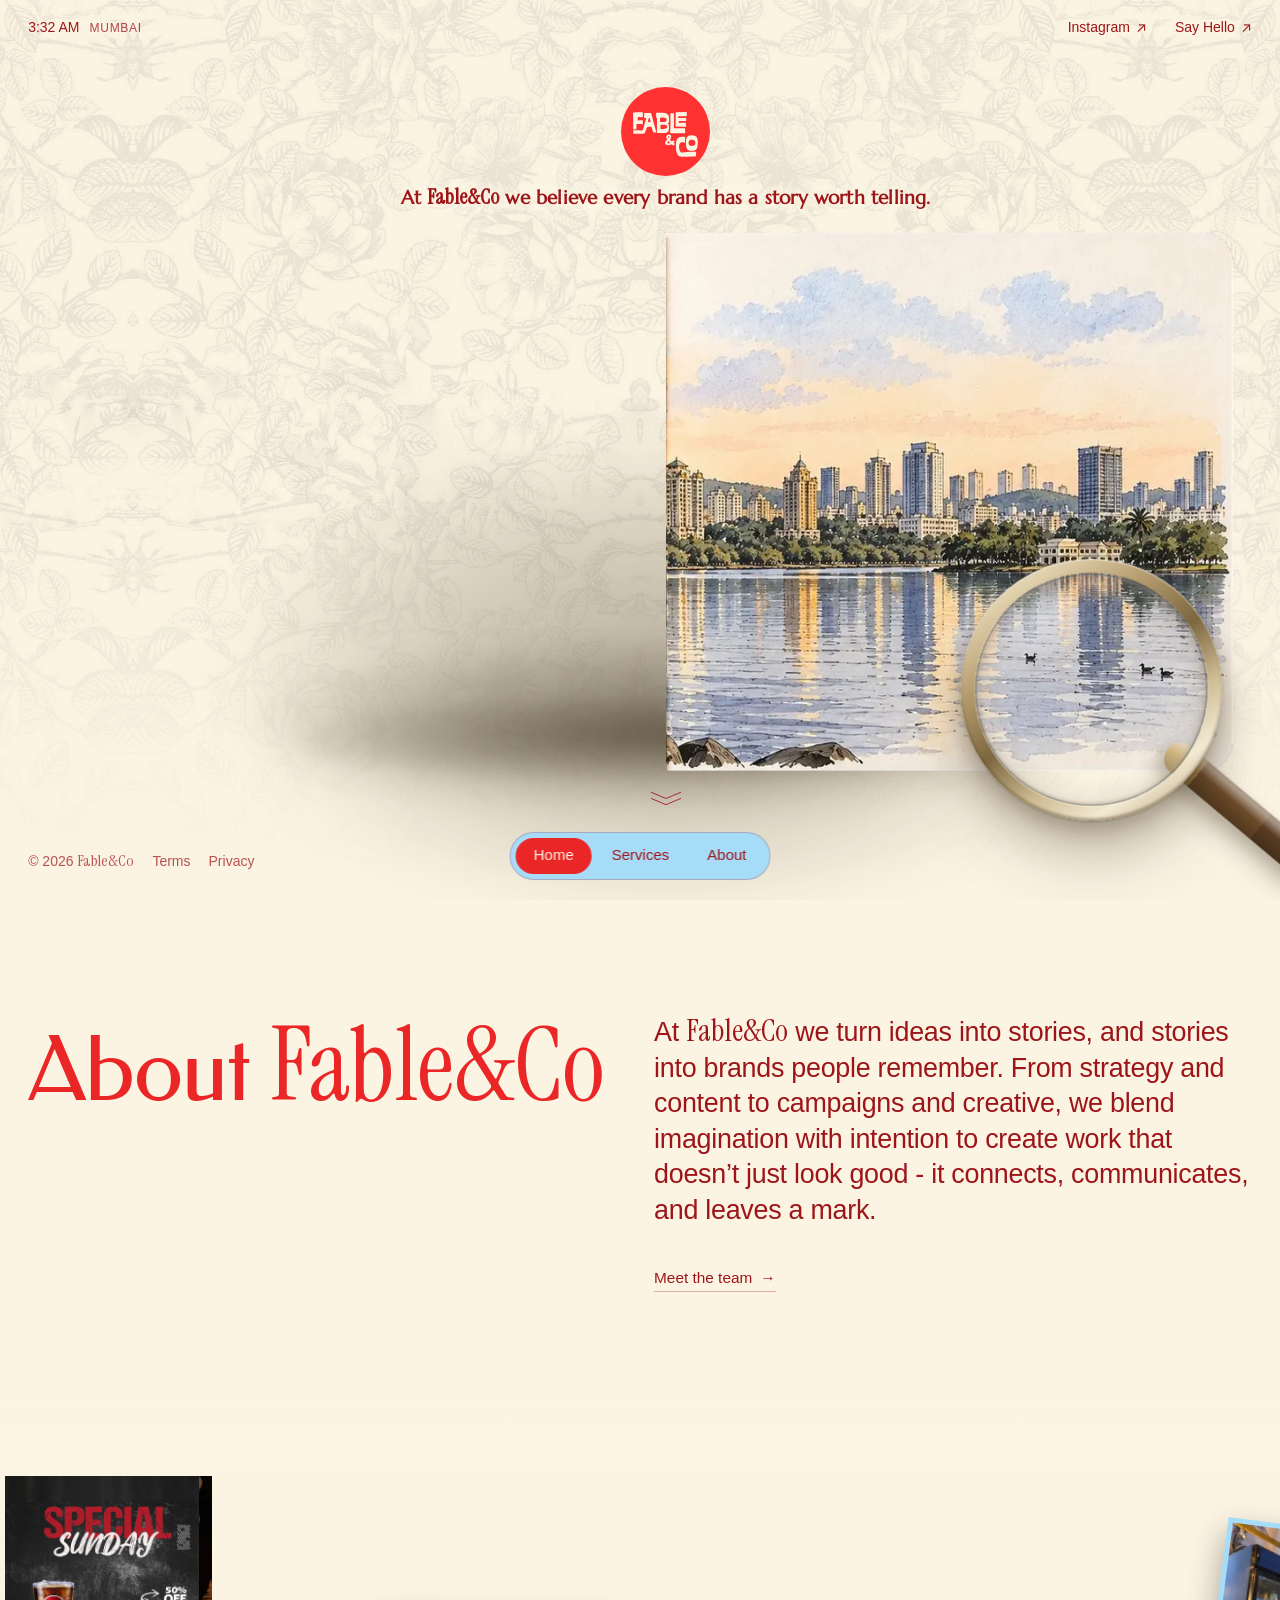
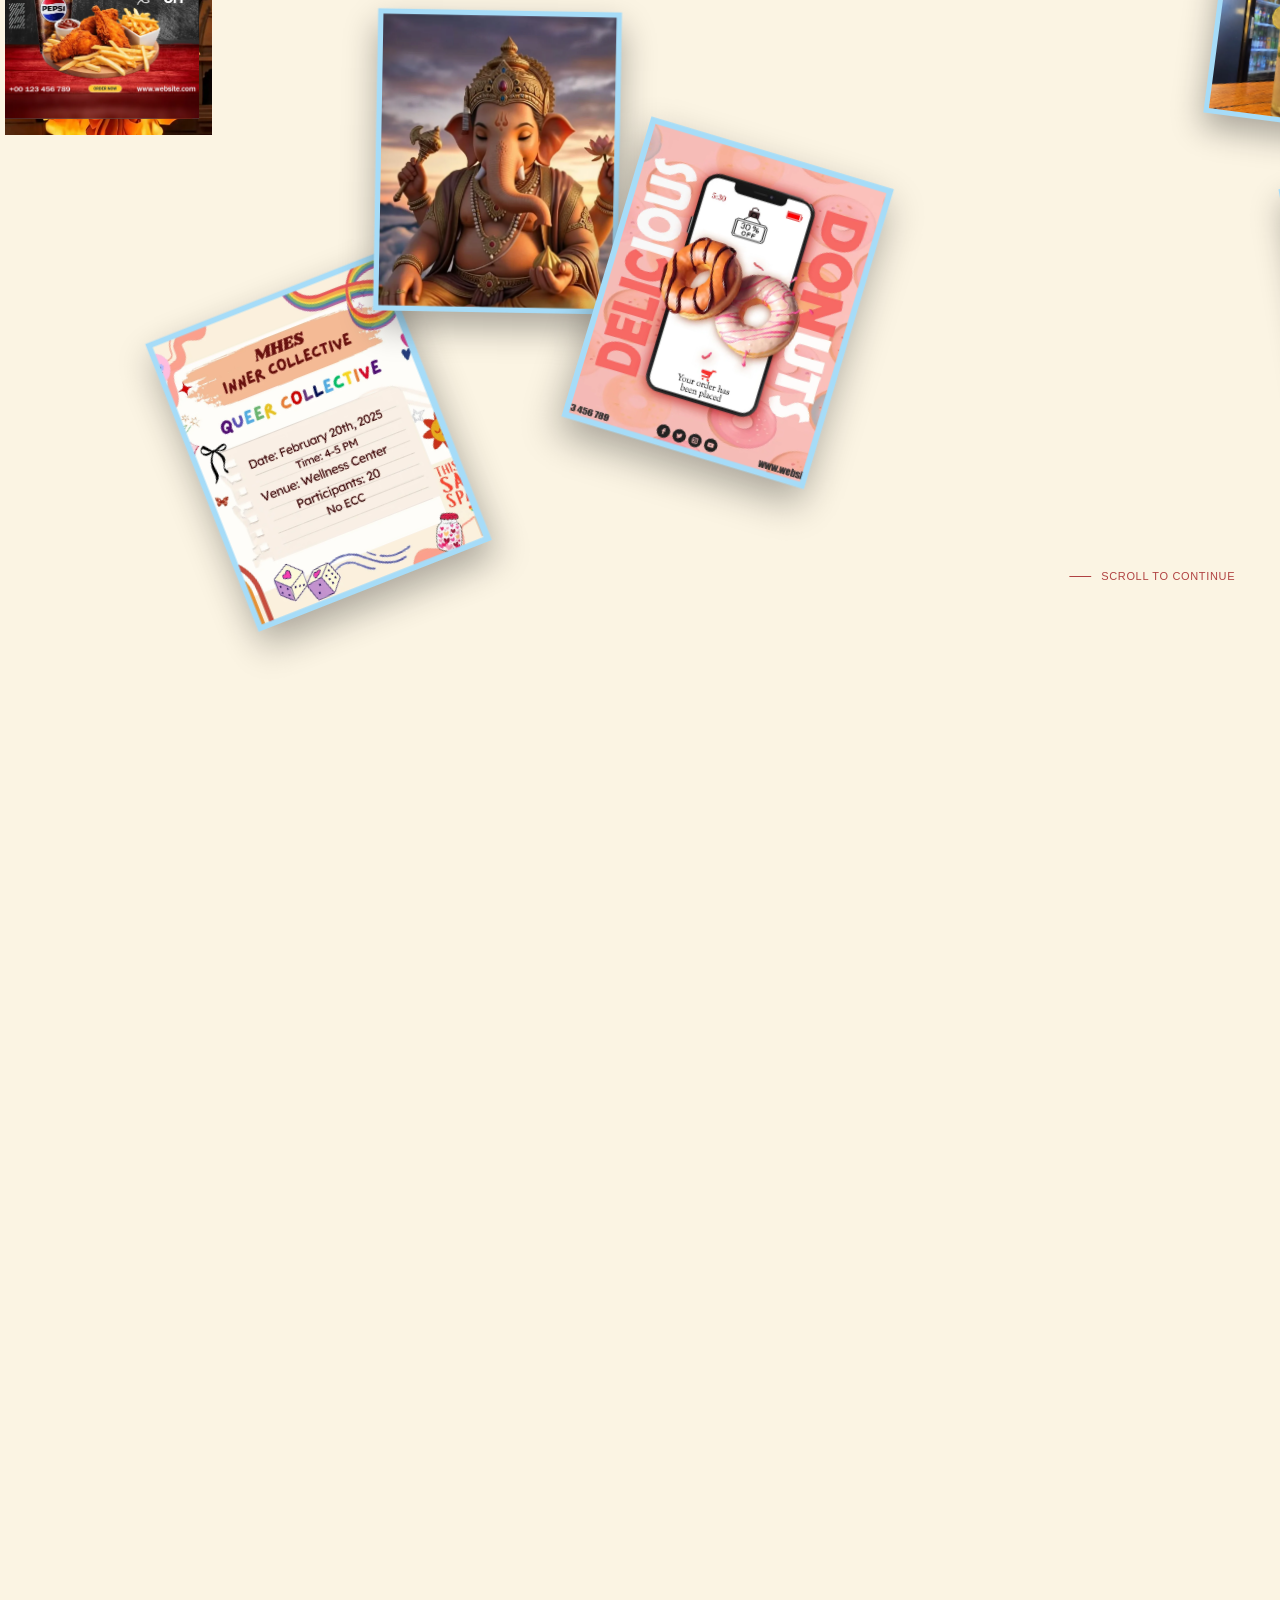
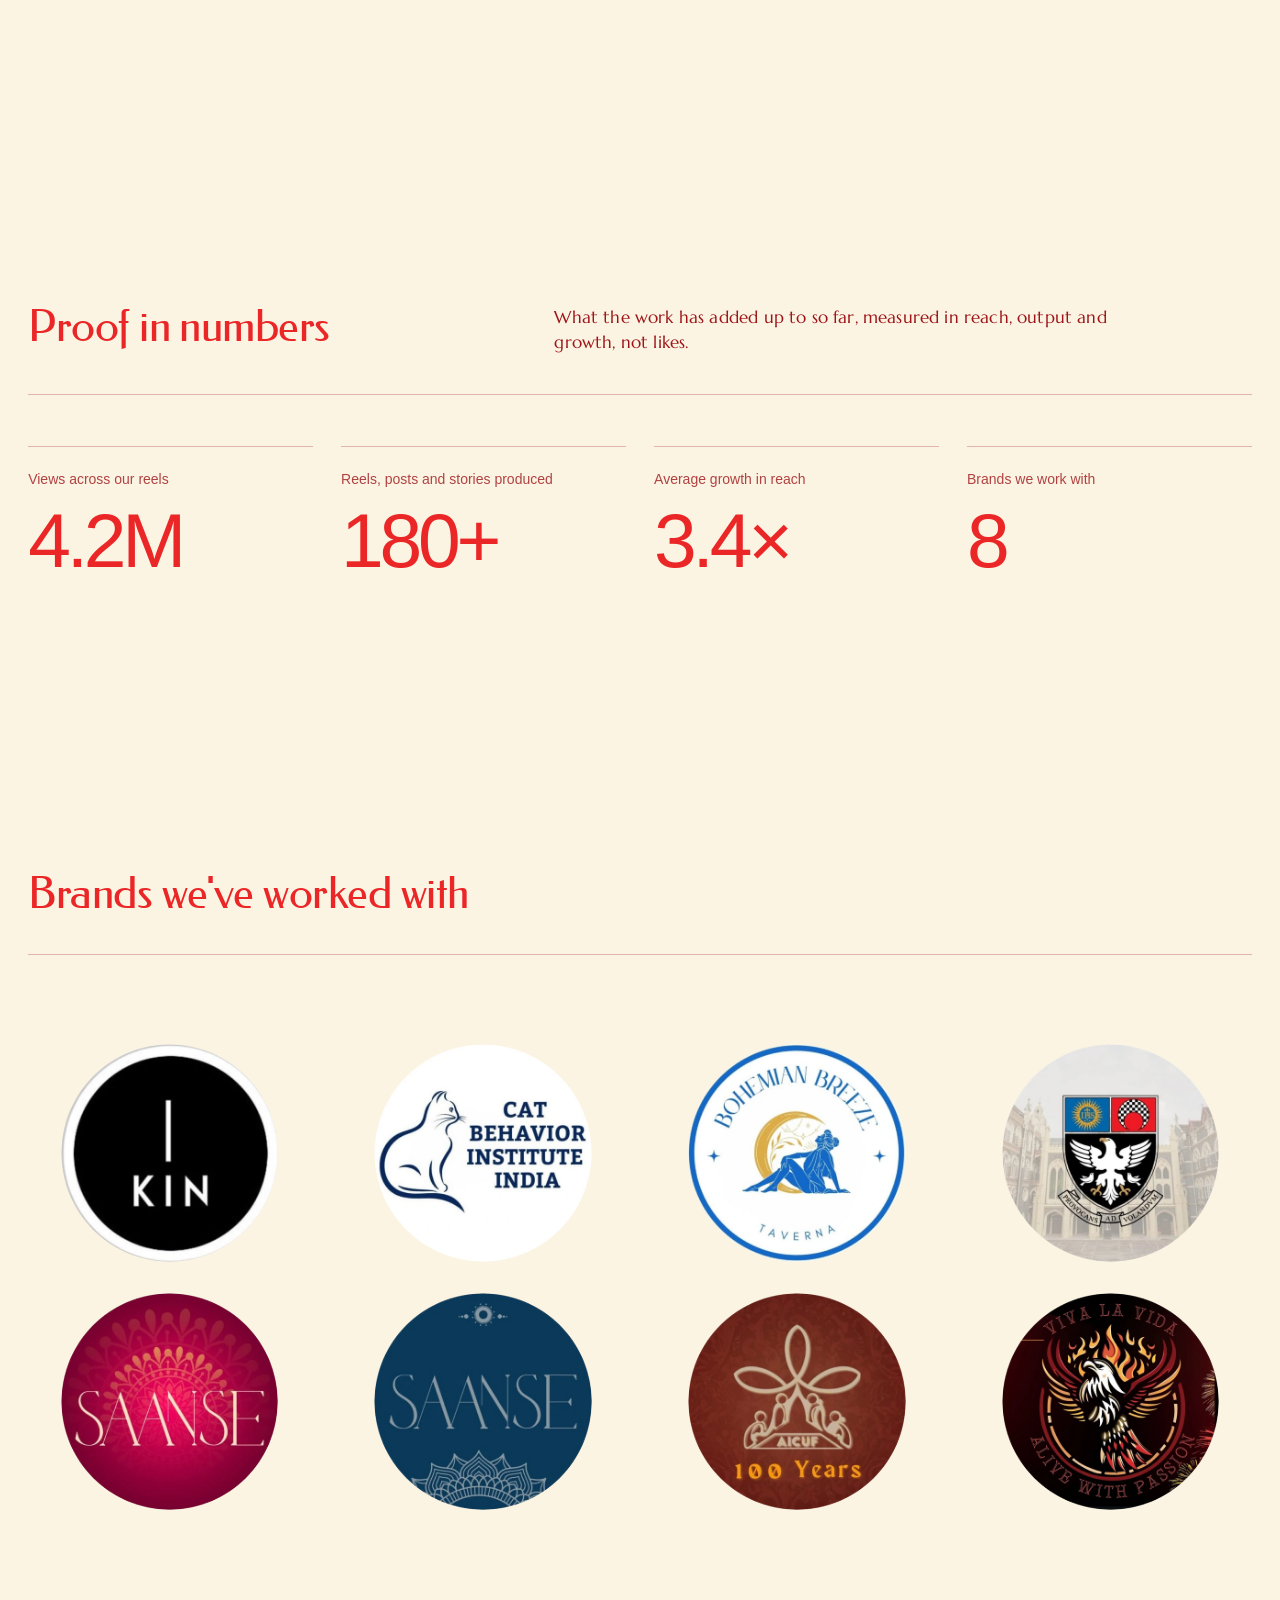
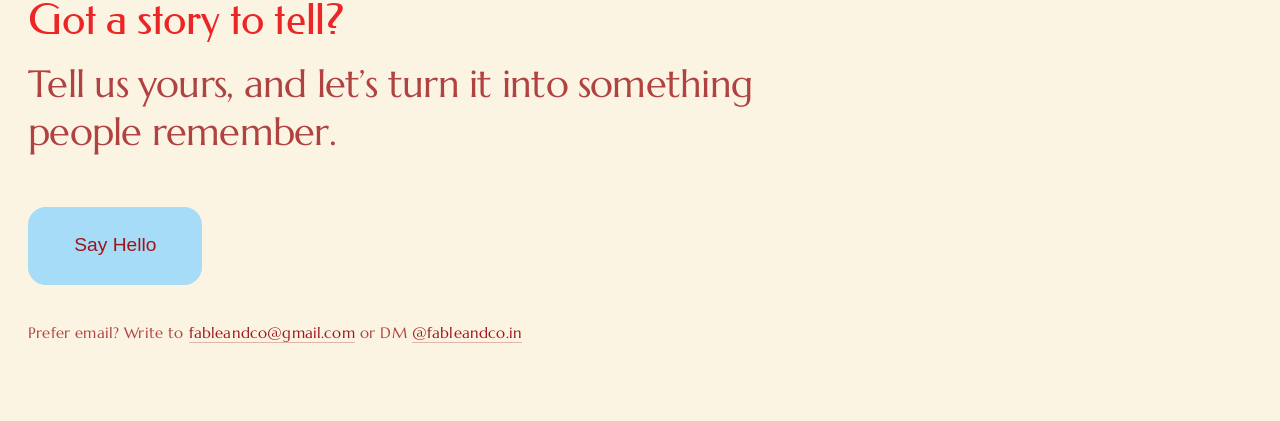
==== index.html @ b68af551 "Palette rebalanced again: 60% cream background, 30% red text, 10% light blue for CTAs, icons and nav" ====
<!DOCTYPE html>
<html lang="en">
<head>
<meta charset="UTF-8">
<meta name="viewport" content="width=device-width, initial-scale=1.0, viewport-fit=cover">
<title>Fable&amp;Co | Social media, run like a sales channel</title>
<link rel="icon" href="/favicon.svg" type="image/svg+xml">
<link rel="icon" href="/favicon-48.png" sizes="48x48" type="image/png">
<link rel="apple-touch-icon" href="apple-touch-icon.png">
<meta name="format-detection" content="telephone=no,date=no,address=no,email=no">
<link rel="canonical" href="https://fableandco.in/">
<script type="application/ld+json">
{
  "@context": "https://schema.org",
  "@type": "MarketingAgency",
  "name": "Fable&Co",
  "url": "https://fableandco.in/",
  "logo": "https://fableandco.in/apple-touch-icon.png",
  "image": "https://fableandco.in/images/og.jpg",
  "description": "Fable&Co plans, films, produces, and manages short-form content: reels, posts, and stories, measured against reach, sales, and footfall, not likes.",
  "founder": {
    "@type": "Person",
    "name": "Joshua"
  },
  "sameAs": ["https://www.instagram.com/fableandco.in/"],
  "email": "fableandco@gmail.com",
  "priceRange": "$$",
  "areaServed": "Worldwide",
  "knowsAbout": ["Social media management", "Short-form video production", "Content strategy", "Reels", "Instagram marketing"]
}
</script>
<meta name="description" content="Fable&amp;Co plans, films, produces, and manages short-form content: reels, posts, and stories, measured against reach, sales, and footfall, not likes.">
<meta name="theme-color" content="#FBF4E3">
<meta property="og:type" content="website">
<meta property="og:site_name" content="Fable&amp;Co">
<meta property="og:title" content="Fable&amp;Co | Social media, run like a sales channel">
<meta property="og:description" content="We plan, film, produce, and manage reels, posts, and stories for brands that expect their marketing to pay for itself.">
<meta property="og:url" content="https://fableandco.in/">
<meta property="og:image" content="https://fableandco.in/images/og.jpg">
<meta property="og:image:width" content="1200">
<meta property="og:image:height" content="630">
<meta name="twitter:card" content="summary_large_image">
<meta name="twitter:title" content="Fable&amp;Co | Social media, run like a sales channel">
<meta name="twitter:description" content="We plan, film, produce, and manage reels, posts, and stories for brands that expect their marketing to pay for itself.">
<meta name="twitter:image" content="https://fableandco.in/images/og.jpg">
<link rel="preconnect" href="https://fonts.googleapis.com">
<link rel="preconnect" href="https://fonts.gstatic.com" crossorigin>
<link rel="preload" as="style" href="https://fonts.googleapis.com/css2?family=Inter:wght@400;500;600&family=Newsreader:ital,opsz,wght@1,6..72,500&family=Marcellus&family=Federo&display=swap" onload="this.onload=null;this.rel='stylesheet'">
<noscript><link rel="stylesheet" href="https://fonts.googleapis.com/css2?family=Inter:wght@400;500;600&family=Newsreader:ital,opsz,wght@1,6..72,500&family=Marcellus&family=Federo&display=swap"></noscript>
<script>document.documentElement.classList.add("sk-loading")</script>
<link rel="preload" as="image" href="images/sketchbook/spread-01.webp?v=9" type="image/webp" fetchpriority="high">
<link rel="preload" as="font" type="font/woff2" href="fonts/instrument-serif.woff2" crossorigin>
<link rel="stylesheet" href="styles.css?v=76">
<link rel="stylesheet" href="sketchbook.css?v=68">
</head>
<body class="home">

<div class="sk-loader" id="skLoader" role="status" aria-live="polite">
  <img class="sk-loader-logo" src="images/logo.svg" alt="" width="128" height="128">
  <p class="sk-loader-text">Building your story</p>
  <span class="sk-loader-bar" aria-hidden="true"><i id="skLoaderFill"></i></span>
</div>

<a class="skip" href="#main">Skip to content</a>

<header class="topbar">
  <div class="wrap topbar-inner">
    <p class="clock"><time data-clock></time><span class="clock-city">Mumbai</span></p>
    <nav class="topbar-links" aria-label="Quick links">
      <a class="hide-sm" href="https://www.instagram.com/fableandco.in?stkn=MTFhMmJxeDd2bzNhcg==" target="_blank" rel="noopener">Instagram <span aria-hidden="true">↗</span></a>
      <a href="mailto:fableandco@gmail.com">Say Hello <span aria-hidden="true">↗</span></a>
    </nav>
  </div>
</header>

<main id="main">

<section class="sk-hero" id="sketchbook" aria-label="Fable&amp;Co">

  <a class="sk-name" href="index.html" aria-label="Fable&amp;Co home"><img src="images/logo.svg" alt="Fable&amp;Co" width="256" height="256"></a>
  <h1 class="visually-hidden">Fable&amp;Co | Social media, run like a sales channel</h1>
  <p class="sk-kicker">At <span class="fc">Fable&amp;Co</span> we believe every brand has a story worth telling.</p>

  <div class="sb-wrap" id="sbWrap">
    <svg width="0" height="0" style="position:absolute" aria-hidden="true">
      <filter id="sb-mblur-1"><feGaussianBlur stdDeviation="5 0"/></filter>
      <filter id="sb-mblur-2"><feGaussianBlur stdDeviation="14 0"/></filter>
    </svg>
    <div class="sb-stage" id="sbStage" role="img" aria-label="An open sketchbook of watercolour illustrations, its pages flipping past">
      <div class="sb-3d" id="sb3d">
        <div class="sb-tilt" id="sbTilt">
          <div class="sb-cast ambient" aria-hidden="true"></div>
          <div class="sb-cast contact" aria-hidden="true"></div>
          <div class="sb-cast hair" aria-hidden="true"></div>
          <div class="sb-book" id="sbBook"><div class="sb-full"><img src="images/sketchbook/spread-01.webp?v=9" alt="" width="1500" height="1057" fetchpriority="high" decoding="async" draggable="false"></div></div>
        </div>
        <div class="zoomwrap" id="zoomWrap" aria-hidden="true"><div class="zoominner" id="zoomInner"></div></div>
        <div class="loupe" id="loupe" aria-hidden="true"><span class="grip"></span><span class="ring"><span class="lens"></span></span></div>
      </div>
    </div>
  </div>

  <a class="sk-down" href="#about-us" aria-label="Scroll to learn about us">
    <svg viewBox="0 0 44 22" width="34" height="17" fill="none" aria-hidden="true">
      <polyline points="3,3 22,11 41,3" stroke="currentColor" stroke-width="1.1" stroke-linecap="round" stroke-linejoin="round"/>
      <polyline points="3,11 22,19 41,11" stroke="currentColor" stroke-width="1.1" stroke-linecap="round" stroke-linejoin="round"/>
    </svg>
  </a>
</section>

<section class="home-about sk-paper" id="about-us" aria-labelledby="about-title">
  <div class="wrap">
  <article class="row">
    <div>
      <h2 id="about-title" class="row-title">About <span class="fc">Fable&amp;Co</span></h2>
    </div>
    <div>
      <p class="row-lead">At <span class="fc">Fable&amp;Co</span> we turn ideas into stories, and stories into brands people remember. From strategy and content to campaigns and creative, we blend imagination with intention to create work that doesn&rsquo;t just look good - it connects, communicates, and leaves a mark.</p>
      <a class="arrow-link home-about-link" href="about.html">Meet the team <span aria-hidden="true">&rarr;</span></a>
    </div>
  </article>
  </div>
</section>

<!-- OUR WORK: one pinned stage. Scrolling slides a few photos away and a ring of our work in from the right, which settles and holds
     (see work.js). The photos have set places there, in the order below (3 for the intro, 6 for the ring, 4 that arrive after).
     Without JavaScript or with reduced motion it is a plain page: heading, caption, photos. -->
<section class="work-scroll" id="work-stack" aria-labelledby="work-title">
  <div class="work-pin">
    <h2 id="work-title" class="w-words"><span class="w-our">Our</span> <span class="w-work">work</span></h2>
    <p class="w-cap">We turn ideas into stories, and stories into brands people remember.</p>
    <ul class="w-photos" aria-label="Our work">
      <li><img src="images/work/work-01.webp" alt="MHES Inner Collective poster: Queer Collective, a wellness centre event" width="800" height="1000" decoding="async"></li>
      <li><img src="images/work/work-02.webp" alt="Illustration of Lord Ganesha seated on a mountain at sunset" width="800" height="1000" decoding="async"></li>
      <li><img src="images/work/work-03.webp" alt="Delicious Donuts social post: two donuts on a phone screen" width="800" height="1000" decoding="async"></li>
      <li><img src="images/work/work-04.webp" alt="A red cocktail in a martini glass on a lit bar counter" width="800" height="1000" decoding="async"></li>
      <li><img src="images/work/work-05.webp" alt="AICUF poster: Open Mic and Trailer Release by The Tortured Poets Society" width="800" height="1000" decoding="async"></li>
      <li><img src="images/work/work-06.webp" alt="A mojito with lime and mint on a wooden bar counter" width="800" height="1000" decoding="async"></li>
      <li><img src="images/work/work-07.webp" alt="AICUF poster: Onam Fiesta" width="800" height="1000" decoding="async"></li>
      <li><img src="images/work/work-08.webp" alt="Illustration of Hanuman in prayer with a glowing spirit figure behind him" width="800" height="1000" decoding="async"></li>
      <li><img src="images/work/work-09.webp" alt="Cat Behaviour India post: 5 Ways to Deepen Your Bond With Your Cat" width="800" height="1000" decoding="async"></li>
      <li><img src="images/work/work-10.webp" alt="Illustration of a woman in an orange saree standing in flames" width="800" height="1000" decoding="async"></li>
      <li><img src="images/work/work-11.webp" alt="Cat Behaviour India post: How to Redirect Destructive Behaviour" width="800" height="1000" decoding="async"></li>
      <li><img src="images/work/work-12.webp" alt="Coffee shop social post: Better beans, better coffee" width="800" height="1000" decoding="async"></li>
      <li><img src="images/work/work-13.webp" alt="Food social post: Special Sunday, 50% off fried chicken and fries" width="800" height="1000" decoding="async"></li>
    </ul>
    <p class="w-more"><i></i>Scroll to continue</p>
  </div>
</section>

<!-- PLACEHOLDER FIGURES: the numbers below are made up to show the layout. Replace each data-count / label with real results before relying on this section. -->
<section class="home-stats wrap" id="numbers" aria-labelledby="stats-title">
  <div class="section-head">
    <h2 id="stats-title">Proof in numbers</h2>
    <p>What the work has added up to so far, measured in reach, output and growth, not likes.</p>
  </div>
  <dl class="stats">
    <div class="stat"><dd class="stat-num" data-count="4.2" data-decimals="1" data-suffix="M">4.2M</dd><dt class="stat-label">Views across our reels</dt></div>
    <div class="stat"><dd class="stat-num" data-count="180" data-suffix="+">180+</dd><dt class="stat-label">Reels, posts and stories produced</dt></div>
    <div class="stat"><dd class="stat-num" data-count="3.4" data-decimals="1" data-suffix="&times;">3.4&times;</dd><dt class="stat-label">Average growth in reach</dt></div>
    <div class="stat"><dd class="stat-num" data-count="8">8</dd><dt class="stat-label">Brands we work with</dt></div>
  </dl>
</section>

<!-- BRANDS: logos only, each linking to the brand's Instagram. To add one, drop a square circular logo into images/logos/ and add another <li class="brand-logo"> with an <a class="brand-link" href="..."><img></a>. -->
<section class="home-brands wrap" id="brands" aria-labelledby="brands-title">
  <div class="section-head">
    <h2 id="brands-title">Brands we've worked with</h2>
  </div>
  <ul class="brand-grid">
    <li class="brand-logo"><a class="brand-link" href="https://www.instagram.com/kincosmetics/" target="_blank" rel="noopener" aria-label="KIN Cosmetics on Instagram"><img src="images/logos/kin.webp" alt="KIN Cosmetics" width="474" height="474" loading="lazy" decoding="async"></a></li>
    <li class="brand-logo"><a class="brand-link" href="https://www.instagram.com/catbehaviorindia/" target="_blank" rel="noopener" aria-label="Cat Behavior Institute India on Instagram"><img src="images/logos/cat-behavior-institute-india.webp" alt="Cat Behavior Institute India" width="474" height="474" loading="lazy" decoding="async"></a></li>
    <li class="brand-logo"><a class="brand-link" href="https://www.instagram.com/bohemianbreezetaverna/" target="_blank" rel="noopener" aria-label="Bohemian Breeze Taverna on Instagram"><img src="images/logos/bohemian-breeze-taverna.webp" alt="Bohemian Breeze Taverna" width="474" height="474" loading="lazy" decoding="async"></a></li>
    <li class="brand-logo"><a class="brand-link" href="https://www.instagram.com/sxcbom/" target="_blank" rel="noopener" aria-label="St. Xavier's College, Mumbai on Instagram"><img src="images/logos/crest.webp" alt="St. Xavier&#39;s College, Mumbai" width="474" height="474" loading="lazy" decoding="async"></a></li>
    <li class="brand-logo"><a class="brand-link" href="https://www.instagram.com/saanse_shraddhakanayadwaar/" target="_blank" rel="noopener" aria-label="Saanse Shraddha Kanya Dwaar on Instagram"><img src="images/logos/saanse-magenta.webp" alt="Saanse" width="474" height="474" loading="lazy" decoding="async"></a></li>
    <li class="brand-logo"><a class="brand-link" href="https://www.instagram.com/ancientindia_bysaanse/" target="_blank" rel="noopener" aria-label="Ancient India by Saanse on Instagram"><img src="images/logos/saanse-blue.webp" alt="Saanse" width="474" height="474" loading="lazy" decoding="async"></a></li>
    <li class="brand-logo"><a class="brand-link" href="https://www.instagram.com/aicuf.maharashtra.sxc?stkn=MXRtYjA2N3ZkM2x1bg==" target="_blank" rel="noopener" aria-label="AICUF Maharashtra, SXC on Instagram"><img src="images/logos/aicuf-maharashtra.webp" alt="AICUF Maharashtra, SXC" width="474" height="474" loading="lazy" decoding="async"></a></li>
    <li class="brand-logo"><a class="brand-link" href="https://www.instagram.com/malharfest?stkn=MW8yNXhjM3NtdGV3bA==" target="_blank" rel="noopener" aria-label="Malhar Fest on Instagram"><img src="images/logos/malhar-fest.webp" alt="Malhar Fest" width="474" height="474" loading="lazy" decoding="async"></a></li>
  </ul>
</section>

<section class="cta cta-big home-cta wrap" aria-labelledby="cta-title">
  <p class="label" id="cta-title">Got a story to tell?</p>
  <p>Tell us yours, and let&rsquo;s turn it into something people remember.</p>
  <a class="btn btn-primary" href="mailto:fableandco@gmail.com">Say Hello</a>
  <p class="fine muted">Prefer email? Write to <a href="mailto:fableandco@gmail.com">fableandco@gmail.com</a> or DM <a href="https://www.instagram.com/fableandco.in?stkn=MTFhMmJxeDd2bzNhcg==" target="_blank" rel="noopener">@fableandco.in</a></p>
</section>
</main>

<div class="home-foot">
  <nav aria-label="Legal">
    <span>&copy; 2026 <span class="fc">Fable&amp;Co</span></span>
    <a href="terms.html">Terms</a>
    <a href="privacy.html">Privacy</a>
  </nav>
</div>

<nav class="dock" aria-label="Main">
  <a href="index.html" aria-current="page">Home</a>
  <a href="services.html">Services</a>
  <a href="about.html">About</a>
</nav>

<script src="site.js?v=66"></script>
<script src="work.js?v=20" defer></script>
<script src="sketchbook.js?v=48"></script>
</body>
</html>
---- styles.css ----
/* ==========================================================
   Fable & Co. design tokens
   Primitive -> semantic -> component
   ========================================================== */
:root{
  --r-btn:14px;            /* rounded call-to-action boxes */
  --r-btn-lg:18px;
  /* the brand palette: 60% cream background, 30% red text, 10% light blue for calls to action and icons */
  --red:#EB2627;           /* 30%: text (headings, key lines) */
  --sky:#A6DCF8;           /* 10%: buttons, icons, the nav bar */
  --cream:#FBF4E3;         /* 60%: background */
  --ink:#9E1519;           /* a deep shade of the brand red, for small text: plain red is a little faint at small sizes */
  --navy:var(--ink);       /* legacy names kept so older rules still resolve */
  --indigo:var(--red);
  --sky-70:rgb(158 21 25 / .8);
  --sky-20:rgb(158 21 25 / .28);

  /* semantic */
  --bg:var(--cream);
  --surface:#F4EAD0;
  --surface-raised:#EFE2C2;
  --head:var(--red);
  --text:var(--ink);
  --text-muted:rgb(158 21 25 / .8);
  --line:rgb(158 21 25 / .28);
  --accent:var(--sky);
  --accent-hover:var(--red);

  --font-sans:"Neue Haas Grotesk Display Pro","Neue Haas Grotesk Text Pro","Neue Haas Grotesk","Neue Haas Unica","Helvetica Neue",Helvetica,"Inter",Arial,system-ui,sans-serif;
  --font-mark:"Newsreader",Georgia,serif;
  /* headings: Federo, a free look-alike for Auriol Regular; sub-headings: Marcellus, a free look-alike for Albertus Nova.
     Both originals are licensed, so these free faces are used instead. */
  --font-head:"Federo","Instrument Serif",Georgia,"Times New Roman",serif;   /* free (OFL) Art Nouveau face, the closest match to Auriol */
  --font-sub:"Marcellus","Optima",Candara,"Gill Sans",sans-serif;   /* free (OFL) flared face, the closest match to Albertus Nova */

  --fs-display:clamp(3.25rem,6vw,5.5rem);
  --fs-title:clamp(2rem,3.4vw,3rem);
  --fs-lead:clamp(1.375rem,2.1vw,1.875rem);
  --fs-body:1.0625rem;
  --fs-small:.875rem;
  --fs-label:.75rem;
  --track-display:-.055em;
  --track-title:-.045em;
  --track-lead:-.02em;

  --gutter:clamp(16px,2.2vw,32px);
  --topbar-h:56px;
  --dock-clearance:112px;

  /* component */
  --topbar-bg:var(--cream);
  --topbar-text:var(--ink);
  --topbar-muted:rgb(158 21 25 / .78);
  --dock-bg:var(--sky);
  --dock-border:rgb(158 21 25 / .25);
  --dock-text:var(--ink);
  --dock-hover-bg:rgb(251 244 227 / .5);
  --dock-active-bg:var(--red);
  --dock-active-text:var(--cream);
  --btn-primary-bg:var(--sky);
  --btn-primary-bg-hover:var(--red);
  --btn-primary-text:var(--ink);
  --mark-bg:var(--sky);
  --mark-text:var(--ink);
  --card-shadow:0 24px 48px rgb(158 21 25 / .25);
}

/* ---------- base ---------- */
*,*::before,*::after{box-sizing:border-box;margin:0;padding:0}
html{-webkit-text-size-adjust:100%;text-size-adjust:100%;background:var(--bg);color-scheme:light}
body{
  background:var(--bg);color:var(--text);
  font-family:var(--font-sans);font-size:var(--fs-body);font-weight:400;line-height:1.5;
  -webkit-font-smoothing:antialiased;-moz-osx-font-smoothing:grayscale;
  padding-bottom:var(--dock-clearance);
}
img{display:block;max-width:100%;height:auto}
a{color:inherit;text-decoration:none}
a,button{touch-action:manipulation}
ul,ol{list-style:none}
:focus-visible{outline:2px solid var(--text);outline-offset:3px;border-radius:2px}
::selection{background:var(--sky);color:var(--ink)}

.wrap{max-width:1600px;margin-inline:auto;padding-left:max(var(--gutter),env(safe-area-inset-left));padding-right:max(var(--gutter),env(safe-area-inset-right))}
.skip{position:absolute;left:16px;top:-60px;z-index:100;background:var(--text);color:var(--bg);padding:10px 16px;border-radius:2px;font-size:var(--fs-small);font-weight:500;transition:top .2s ease}
.skip:focus{top:12px}
.visually-hidden{position:absolute;width:1px;height:1px;padding:0;margin:-1px;overflow:hidden;clip:rect(0 0 0 0);white-space:nowrap;border:0}

.label{font-size:var(--fs-label);color:var(--text-muted);letter-spacing:.02em}
.muted{color:var(--text-muted)}
.arrow-link{display:inline-flex;align-items:center;gap:8px;padding-bottom:2px;border-bottom:1px solid var(--line);transition:border-color .2s ease}
.arrow-link:hover{border-color:var(--text)}

/* ---------- logo mark ---------- */
.mark{
  width:32px;height:32px;flex-shrink:0;border-radius:50%;
  background:var(--mark-bg);color:var(--mark-text);
  display:grid;place-items:center;
  font-family:var(--font-mark);font-style:italic;font-weight:500;font-size:1.05rem;line-height:1;
  transition:transform .35s ease;
}
@media (hover:hover){a:hover > .mark{transform:rotate(14deg)}}
.mark--lg{width:64px;height:64px;font-size:2rem}

/* ---------- top bar ---------- */
.topbar{position:sticky;top:0;z-index:40;background:var(--topbar-bg);color:var(--topbar-text);height:var(--topbar-h);border-bottom:1px solid var(--topbar-line,transparent);transition:color .25s ease,background-color .25s ease}
/* over the home hero the bar is clear, so the sketch shows through it and moves with the page */
.topbar.is-clear{background:transparent;border-bottom-color:transparent}
.topbar :focus-visible{outline-color:var(--topbar-text)}
.dock :focus-visible{outline-color:var(--ink)}
.topbar-inner{height:100%;display:grid;grid-template-columns:1fr auto;align-items:center;gap:16px}
.clock{display:flex;align-items:baseline;gap:10px;font-size:var(--fs-small);font-variant-numeric:tabular-nums}
.clock-city{font-size:var(--fs-label);text-transform:uppercase;letter-spacing:.06em;color:var(--topbar-muted);transition:color .25s ease}
.topbar-links{display:flex;justify-content:flex-end;gap:28px;font-size:var(--fs-small)}
.topbar-links a{display:inline-flex;align-items:center;gap:6px;transition:opacity .2s ease}
.topbar-links a:hover{opacity:.7}

/* ---------- floating dock ---------- */
.dock{
  position:fixed;left:50%;bottom:max(20px,env(safe-area-inset-bottom));z-index:50;
  transform:translateX(-50%);
  display:flex;gap:2px;padding:5px;border-radius:999px;
  background:var(--dock-bg);color:var(--dock-text);border:1px solid var(--dock-border);
  -webkit-backdrop-filter:blur(14px);backdrop-filter:blur(14px);
  max-width:calc(100vw - 16px);
}
.dock a{position:relative;padding:8px 18px 10px;border-radius:999px;font-size:.9375rem;line-height:1.2;white-space:nowrap;transition:background .2s ease,color .2s ease}
@media (hover:hover){.dock a:hover{background:var(--dock-hover-bg)}}
.dock a[aria-current="page"]{background:var(--dock-active-bg);color:var(--dock-active-text)}
.dock a[aria-current="page"]::after{content:"";position:absolute;left:50%;bottom:4px;width:8px;height:2px;margin-left:-4px;background:currentColor;border-radius:1px}
/* glide: a single pill slides under the three links (site.js). Tap a link and it glides there, or press and drag it across like an iPhone tab bar */
.dock{touch-action:pan-y}
.dock-pill{position:absolute;left:0;top:0;z-index:0;width:0;height:0;border-radius:999px;background:var(--dock-active-bg);pointer-events:none;
  transition:transform .5s cubic-bezier(.3,1.3,.4,1),width .5s cubic-bezier(.3,1.3,.4,1),height .3s ease,opacity .2s ease;will-change:transform}
.dock-pill.no-anim{transition:none}
.dock-pill.dragging{transition:none;box-shadow:0 6px 18px rgb(158 21 25 / .3)}
.dock.glide a{z-index:1;-webkit-user-drag:none;-webkit-user-select:none;user-select:none;-webkit-touch-callout:none;-webkit-tap-highlight-color:transparent}
.dock.glide a[aria-current="page"]{background:none;color:var(--dock-text)}
.dock.glide a[aria-current="page"]::after{display:none}
.dock.glide a.is-under{background:none;color:var(--dock-active-text)}
.dock.glide a.is-under::after{content:"";position:absolute;left:50%;bottom:4px;width:8px;height:2px;margin-left:-4px;background:currentColor;border-radius:1px}
@media (hover:hover){.dock.glide a.is-under:hover{background:none}}
@media (prefers-reduced-motion:reduce){.dock-pill{transition:none}}

/* ---------- buttons (square, per brand rule) ---------- */
.btn{display:inline-flex;align-items:center;gap:10px;padding:14px 26px;border-radius:var(--r-btn);font-size:.9375rem;font-weight:500;transition:background .2s ease}
.btn-primary{background:var(--btn-primary-bg);color:var(--btn-primary-text)}
.btn-primary:hover{background:var(--btn-primary-bg-hover);color:var(--cream)}
.btn-line{border:1px solid var(--line);color:var(--text)}
.btn-line:hover{border-color:var(--text)}

/* ==========================================================
   Home
   ========================================================== */
.home{padding-bottom:0}

/* about us, between the hero and the work stage */
.home-about .row:first-child{padding-top:clamp(72px,9vw,150px);padding-bottom:clamp(24px,3vw,48px);grid-template-columns:6fr 6fr;align-items:start}
.home-about .row-title{font-size:clamp(3rem,7vw,7.5rem);line-height:.92;letter-spacing:-.045em}
.home-about .row-lead{font-size:clamp(1.25rem,2.1vw,2rem);line-height:1.32;letter-spacing:-.01em;max-width:26em;margin-bottom:28px}
.home-about-link{margin-top:10px;font-size:clamp(.9375rem,1.2vw,1.125rem)}
@media (max-width:900px){.home-about .row:first-child{grid-template-columns:1fr;gap:22px}.home-about .row-title{font-size:clamp(3rem,13vw,5.5rem)}.home-about .row-lead{font-size:clamp(1.25rem,4.6vw,1.75rem)}}
.home-about .about-statement{font-size:var(--fs-lead);letter-spacing:var(--track-lead);line-height:1.2;max-width:24em;text-wrap:balance;margin-bottom:26px}
/* ==========================================================
   Our work: a pinned stage with three sections on one track (see work.js)
   Without JavaScript or with reduced motion this is the plain version
   (heading, photos, contact panel); is-live turns on the scroll-driven stage.
   ========================================================== */
.work-scroll{position:relative}
.work-pin{position:relative;padding:clamp(48px,8vw,110px) var(--gutter) calc(var(--dock-clearance) + 24px)}
.w-words{font-family:var(--font-head);font-weight:400;font-size:clamp(4.5rem,15vw,13rem);line-height:.95;letter-spacing:-.02em;text-align:center;color:var(--text);transition:color .3s ease}
.w-case{display:inline-block;margin-top:10px;color:var(--text);border-bottom:1px solid currentColor;text-transform:none;font-weight:500;letter-spacing:0}
.w-case:hover{opacity:.8}
.w-cap{margin:clamp(20px,3vw,40px) auto;max-width:30em;text-align:center;font-weight:600;text-transform:uppercase;letter-spacing:.01em;line-height:1.3;font-size:clamp(.8125rem,1.2vw,1rem);color:var(--text);transition:color .3s ease}
.w-photos{list-style:none;display:flex;flex-wrap:wrap;justify-content:center;gap:clamp(10px,2vw,22px);margin:clamp(24px,4vw,48px) auto;max-width:1200px}
.w-photos li{width:clamp(96px,12vw,170px);padding:5px;background:var(--sky);box-shadow:0 10px 22px rgb(158 21 25 / .3);transform:rotate(-3deg)}
.w-photos li:nth-child(even){transform:rotate(2.5deg)}
.w-photos li:nth-child(3n){transform:rotate(5deg)}
.w-photos img{display:block;width:100%;aspect-ratio:4/5;object-fit:cover}
.w-intro,.w-para,.w-more{display:none}
/* live: pinned, and driven by the scroll position. Every piece is placed from work.js. */
.work-scroll{--wmin:560px}
@media (max-height:520px) and (orientation:landscape){
  .work-scroll{--wmin:300px}
}
.work-scroll.is-live{height:calc(max(var(--wmin),100svh - var(--topbar-h)) + 300svh)}
.work-scroll.is-live .work-pin{position:sticky;top:var(--topbar-h);height:max(var(--wmin),calc(100svh - var(--topbar-h)));padding:0;overflow:hidden}
.work-scroll.is-live .w-words{position:static;font-size:inherit;line-height:inherit;letter-spacing:inherit;text-align:inherit}
.work-scroll.is-live :where(.w-intro,.w-our,.w-work,.w-para,.w-cap,.w-photos li,.w-more){position:absolute;left:0;top:0;margin:0;will-change:transform,opacity;white-space:nowrap}
.work-scroll.is-live .w-photos{position:absolute;inset:0;margin:0;max-width:none;display:block;pointer-events:none;z-index:3}
.work-scroll.is-live .w-photos li{padding:clamp(3px,.42vw,6px);box-sizing:border-box;box-shadow:0 14px 30px rgb(0 0 0 / .32);transform:none}
.work-scroll.is-live .w-our,.work-scroll.is-live .w-work{visibility:hidden;z-index:1;font-family:var(--font-head);font-size:var(--wf,200px);line-height:1;letter-spacing:-.02em;color:var(--text);pointer-events:none;transition:color .3s ease}
.work-scroll.is-live .w-intro{z-index:4;display:grid;gap:3px;font-size:var(--fs-small);color:var(--text-muted);transition:color .3s ease}
.work-scroll.is-live .w-tag{font-weight:400;font-size:clamp(1rem,1.6vw,1.5rem);letter-spacing:-.01em;color:var(--text);transition:color .3s ease}
.work-scroll.is-live .w-rule{display:block;width:4.2rem;height:1px;margin-top:10px;background:var(--text-muted)}
.work-scroll.is-live .w-para{z-index:4;display:block;white-space:normal;width:min(26em,38vw);font-size:clamp(.6875rem,.95vw,.875rem);line-height:1.5;color:var(--text-muted);transition:color .3s ease}
.work-scroll.is-live .w-case{display:table;margin-top:12px;font-size:.85em}
.work-scroll.is-live .w-cap{z-index:4;white-space:normal;width:min(19em,44vw);margin:0;text-align:left;font-size:clamp(.8125rem,1.45vw,1.3rem)}
.work-scroll.is-live .w-more{z-index:4;display:flex;align-items:center;gap:10px;font-size:.6875rem;letter-spacing:.06em;text-transform:uppercase;color:var(--text-muted);transition:color .3s ease}
.work-scroll.is-live .w-more i{display:block;width:22px;height:1px;background:currentColor}
@media (max-width:900px) and (orientation:portrait),(max-aspect-ratio:1/1){
  .work-scroll.is-live{height:calc(max(var(--wmin),100svh - var(--topbar-h)) + 440svh)}
  .work-scroll.is-live .w-para{width:min(26em,86vw);font-size:clamp(.8125rem,3.6vw,1rem);line-height:1.45;color:var(--text)}
  .work-scroll.is-live .w-tag{font-size:clamp(1.125rem,5vw,1.5rem)}
  .work-scroll.is-live .w-intro{font-size:clamp(.8125rem,3.4vw,1rem)}
  .work-scroll.is-live .w-cap{width:min(19em,84vw)}
  .work-scroll.is-live .w-more{display:none}
}

/* proof in numbers: sits after the work stage */
.home-stats{position:relative;padding-bottom:clamp(40px,6vw,96px)}
.stats{display:grid;grid-template-columns:repeat(4,minmax(0,1fr));gap:var(--gutter);padding-top:clamp(32px,4vw,64px)}
.stat{display:flex;flex-direction:column-reverse;justify-content:flex-end;gap:14px;padding-top:22px;border-top:1px solid var(--line)}
.stat-num{font-size:clamp(3rem,6vw,5.75rem);font-weight:400;letter-spacing:var(--track-display);line-height:.95;font-variant-numeric:tabular-nums}
.stat-label{font-size:var(--fs-small);color:var(--text-muted);max-width:16em}
@media (max-width:900px){.stats{grid-template-columns:repeat(2,minmax(0,1fr));row-gap:40px}}

/* brands we've worked with: lots of room, ready for logos */
.home-brands{padding-top:clamp(72px,10vw,160px);padding-bottom:clamp(8px,1.5vw,24px)}
.brand-grid{display:grid;grid-template-columns:repeat(8,minmax(0,1fr));gap:clamp(18px,2.4vw,40px);padding-top:clamp(48px,7vw,112px);align-items:center;justify-items:center}
.brand-logo{grid-column:span 2;width:100%;max-width:clamp(150px,17vw,250px)}
/* four logos to a line */
.brand-link{position:relative;display:block;border-radius:50%}
/* a soft icy light that blooms behind the logo on hover or keyboard focus */
.brand-link::before{content:"";position:absolute;inset:-22%;z-index:0;border-radius:50%;pointer-events:none;
  background:radial-gradient(closest-side,rgb(166 220 248 / .85),rgb(166 220 248 / .4) 55%,rgb(166 220 248 / 0) 100%);
  opacity:0;transform:scale(.78);transition:opacity .4s ease,transform .5s cubic-bezier(.2,.7,.2,1)}
.brand-logo img{position:relative;z-index:1;width:100%;height:auto;aspect-ratio:1;border-radius:50%;box-shadow:0 0 0 rgb(166 220 248 / 0);transition:transform .45s cubic-bezier(.2,.7,.2,1),box-shadow .45s ease}
a.brand-link:focus-visible{outline:none}
a.brand-link:focus-visible img{outline:2px solid var(--text);outline-offset:6px}
@media (hover:hover){
  a.brand-link:hover::before{opacity:1;transform:scale(1)}
  a.brand-link:hover img{transform:translateY(-10px) scale(1.06);box-shadow:0 22px 44px rgb(0 0 0 / .38),0 0 0 6px rgb(235 38 39 / .18)}
}
a.brand-link:focus-visible::before{opacity:1;transform:scale(1)}
a.brand-link:focus-visible img{transform:translateY(-10px) scale(1.06)}
@media (prefers-reduced-motion:reduce){.brand-link::before,.brand-logo img{transition:none}a.brand-link:hover img,a.brand-link:focus-visible img{transform:none}}
@media (max-width:1100px){.brand-grid{grid-template-columns:repeat(3,minmax(0,1fr));row-gap:40px}.brand-logo,.brand-logo:nth-child(n){grid-column:auto;max-width:200px}}
@media (max-width:640px){.brand-grid{grid-template-columns:repeat(2,minmax(0,1fr));row-gap:32px}.brand-logo,.brand-logo:nth-child(n){max-width:170px}}
/* ---------- case studies ---------- */
.case{display:grid;grid-template-columns:5fr 7fr;column-gap:var(--gutter);row-gap:clamp(24px,3vw,40px);padding-block:clamp(48px,6vw,104px);border-bottom:1px solid var(--line);scroll-margin-top:calc(var(--topbar-h) + 12px)}
.case-head{display:flex;align-items:center;gap:clamp(16px,2vw,28px);align-self:start}
.case-logo{width:clamp(72px,9vw,128px);height:auto;aspect-ratio:1;border-radius:50%;flex:none}
.case-head .label{margin-bottom:8px}
.case-ig{margin-top:14px;font-size:var(--fs-small)}
.case-body .row-lead{margin-bottom:24px}
.case-shots{grid-column:1 / -1;list-style:none;display:flex;gap:clamp(10px,2vw,24px);flex-wrap:wrap}
.case-shots li{width:clamp(130px,17vw,240px);padding:clamp(3px,.4vw,6px);background:var(--sky);box-shadow:0 12px 26px rgb(158 21 25 / .3);transform:rotate(-2deg);transition:transform .35s ease}
.case-shots li:nth-child(even){transform:rotate(2deg)}
.case-shots li:nth-child(3n){transform:rotate(-1deg)}
@media (hover:hover){.case-shots li:hover{transform:rotate(0) translateY(-6px)}}
.case-shots img{display:block;width:100%;aspect-ratio:4/5;object-fit:cover}
@media (max-width:900px){.case{grid-template-columns:1fr}.case-shots li{width:calc(50% - 6px);max-width:240px}}
/* the case studies button under the brand logos */
.brand-more{display:flex;justify-content:center;padding-top:clamp(32px,4.5vw,64px)}
.brand-more .btn{padding:clamp(16px,1.6vw,22px) clamp(28px,3vw,44px);font-size:clamp(1rem,1.3vw,1.25rem)}
/* closing call to action */
.home-cta{padding-bottom:calc(var(--dock-clearance) + clamp(40px,5vw,72px))}

/* text that changes colour with the page background as you scroll into the dark part */
.stat-num,.stat-label,.home-stats .section-head h2,.home-stats .section-head p,.home-brands .section-head h2,.home-brands .section-head p,.home-cta h2,.home-cta p,.home-cta .label,.home-cta .fine a,.home-foot,.home-foot nav{transition:color .3s ease}
.home-foot{position:fixed;left:0;right:0;bottom:max(28px,env(safe-area-inset-bottom));z-index:30;display:flex;justify-content:space-between;align-items:center;padding-inline:var(--gutter);font-size:var(--fs-small);pointer-events:none}
.home-foot > *{pointer-events:auto}
.home-foot nav{display:flex;gap:18px;color:var(--text-muted)}
.home-foot nav a:hover,.home-foot .mail:hover{color:var(--text)}
/* the pinned footer sits over the cream sketchbook hero before the page scrolls */
.home-foot,.home-foot nav{transition:color .2s ease}
body.on-paper .home-foot{color:#9E1519}
body.on-paper .home-foot nav{color:rgb(158 21 25 / .72)}
body.on-paper .home-foot nav a:hover,body.on-paper .home-foot .mail:hover{color:#9E1519}

/* ==========================================================
   Inner pages
   ========================================================== */
.page-head{display:grid;grid-template-columns:1fr 1fr;gap:var(--gutter);align-items:end;padding-block:clamp(40px,6vw,88px) clamp(32px,4vw,56px);border-bottom:1px solid var(--line)}
.crumb{font-size:var(--fs-small);color:var(--text-muted);margin-bottom:14px}
.display{font-size:var(--fs-display);font-weight:400;letter-spacing:var(--track-display);line-height:.95}
.page-intro{font-size:1.125rem;max-width:30em;justify-self:end}
.page-intro .muted{display:block;margin-top:10px;font-size:var(--fs-small)}

.section-head{display:grid;grid-template-columns:5fr 7fr;gap:var(--gutter);padding-block:clamp(56px,7vw,112px) clamp(24px,3vw,40px);border-bottom:1px solid var(--line)}
.section-head h2{font-size:var(--fs-title);font-weight:400;letter-spacing:var(--track-title);line-height:1}
.section-head p{max-width:34em}

/* service / engagement rows */
.row{display:grid;grid-template-columns:5fr 7fr;gap:var(--gutter);padding-block:clamp(40px,5vw,72px);border-bottom:1px solid var(--line)}
.row .label{margin-bottom:12px}
.row-title{font-size:var(--fs-title);font-weight:400;letter-spacing:var(--track-title);line-height:1}
.row-lead{font-size:1.1875rem;line-height:1.45;max-width:32em;margin-bottom:28px}
.sublabel{font-size:var(--fs-small);color:var(--text-muted);margin-bottom:10px}
.outputs li{position:relative;padding-left:16px;margin-bottom:6px}
.outputs li::before{content:"";position:absolute;left:0;top:.68em;width:5px;height:5px;background:var(--text-muted)}
.row .fee{margin-top:18px;font-size:var(--fs-small);color:var(--text-muted)}
.fine-print{margin-top:22px;font-size:var(--fs-small);color:var(--text-muted);max-width:34em}
.note{padding-block:32px;color:var(--text-muted);max-width:44em;font-size:var(--fs-small)}

/* process stages */
.stage{display:grid;grid-template-columns:5fr 7fr;gap:var(--gutter);padding-block:28px;border-bottom:1px solid var(--line);align-items:baseline}
.stage-name{display:grid;grid-template-columns:4.5em 1fr;align-items:baseline}
.stage-no{font-size:var(--fs-small);color:var(--text-muted);font-variant-numeric:tabular-nums}
.stage h3{font-size:1.5rem;font-weight:400;letter-spacing:-.03em;line-height:1.15}
.stage p{max-width:34em;color:var(--text-muted)}

/* about */
.about-head{display:grid;grid-template-columns:7fr 5fr;gap:clamp(24px,4vw,64px);padding-block:clamp(40px,6vw,88px);border-bottom:1px solid var(--line)}
.about-head .display{margin-bottom:28px}
.about-head--solo{display:block;padding-block:clamp(40px,6vw,88px) 0;border-bottom:0}
.about-head--solo .display{margin-bottom:0}
.about-team{padding-top:0}
.about-team .team{margin-top:clamp(24px,3vw,40px)}
.about-links{display:flex;flex-wrap:wrap;gap:12px 28px;font-size:var(--fs-small)}
.quote{align-self:end}
.quote blockquote{font-size:var(--fs-lead);letter-spacing:var(--track-lead);line-height:1.25;margin-bottom:20px}
.quote cite{font-style:normal;font-size:var(--fs-small);color:var(--text-muted)}
.about-body{padding-block:clamp(40px,5vw,72px);border-bottom:1px solid var(--line)}
.about-body p{max-width:38em;font-size:1.125rem;margin-bottom:20px}
.about-body p:last-child{margin-bottom:0}
.team{display:flex;gap:clamp(12px,1.6vw,24px);align-items:flex-start;margin-top:32px}
.member{flex:1 1 0;min-width:0}
.member img{width:100%;height:auto;aspect-ratio:640/1138;object-fit:cover;border-radius:4px;display:block}
.member figcaption{margin-top:12px;font-size:1.125rem;display:flex;flex-direction:column;gap:2px}
.m-role{font-size:var(--fs-small);color:var(--text-muted)}
.m-des{font-size:var(--fs-small);color:var(--text-muted);opacity:.85}
.team-follow{margin-top:28px;font-size:var(--fs-small)}

/* call to action */
.cta{padding-block:clamp(64px,8vw,128px) clamp(40px,5vw,72px)}
.cta .label{margin-bottom:18px}
.cta h2{font-size:var(--fs-title);font-weight:400;letter-spacing:var(--track-title);line-height:1.02;max-width:15em;margin-bottom:22px}
.cta p{max-width:36em;color:var(--text-muted);margin-bottom:32px}
.cta h2 + .btn{margin-top:14px}
.cta .fine{margin:24px 0 0;font-size:var(--fs-small)}
.cta .fine a{color:var(--text);border-bottom:1px solid var(--line)}
.cta .fine a:hover{border-color:var(--text)}
/* the "Let's be friends!" closing section is a big, confident finale (home and About) */
.cta-big{padding-block:clamp(88px,12vw,200px) clamp(48px,6vw,96px)}
.home-cta.cta-big{padding-top:clamp(40px,5vw,84px)}
.cta-big .label{font-size:clamp(.9375rem,1.3vw,1.25rem);margin-bottom:clamp(18px,2.4vw,32px)}
/* home: "Got a story to tell?" and the line under it are the same size */
.home-cta.cta-big .label,.home-cta.cta-big p:not(.label):not(.fine){font-size:clamp(1.5rem,3vw,2.75rem);line-height:1.25;letter-spacing:-.02em;max-width:22em;margin-bottom:0}
.home-cta.cta-big .label{color:var(--text);margin-bottom:.3em}
.home-cta.cta-big p:not(.label):not(.fine){margin-bottom:clamp(32px,4vw,56px)}
.cta-big h2{font-size:clamp(3.5rem,11vw,11rem);line-height:.92;letter-spacing:-.05em;max-width:none;margin-bottom:clamp(28px,3.4vw,52px)}
.cta-big p{font-size:clamp(1.1875rem,2.1vw,2rem);line-height:1.35;max-width:26em;margin-bottom:clamp(32px,4vw,60px)}
.cta-big .btn{padding:clamp(18px,1.9vw,26px) clamp(34px,3.6vw,56px);font-size:clamp(1.0625rem,1.5vw,1.5rem);border-radius:var(--r-btn-lg)}
.cta-big .fine{margin-top:clamp(28px,3vw,44px);font-size:clamp(.9375rem,1.2vw,1.25rem);max-width:none}

/* footer */
.site-footer{border-top:1px solid var(--line);padding-block:28px}
.site-footer .wrap{display:flex;flex-wrap:wrap;justify-content:space-between;gap:12px 24px;font-size:var(--fs-small);color:var(--text-muted)}
.site-footer nav{display:flex;flex-wrap:wrap;gap:8px 22px}
.site-footer a:hover{color:var(--text)}

/* legal */
.legal{max-width:760px;padding-block:clamp(40px,5vw,72px)}
.legal h2{font-size:1.5rem;font-weight:400;letter-spacing:-.03em;margin:44px 0 12px}
.legal h2:first-child{margin-top:0}
.legal p,.legal li{color:var(--text-muted);margin-bottom:14px}
.legal strong{color:var(--text);font-weight:500}
.legal ul{margin:0 0 14px 18px;list-style:disc}
.legal a{color:var(--text);border-bottom:1px solid var(--line)}
.legal .disclaimer{margin-top:48px;padding:20px 22px;border:1px solid var(--line);border-radius:2px;font-size:var(--fs-small);color:var(--text-muted)}

/* 404 */
.lost{min-height:calc(100svh - var(--topbar-h) - var(--dock-clearance));display:grid;place-content:center;text-align:center;gap:20px;padding-block:48px}
.lost p{color:var(--text-muted);max-width:30em;margin-inline:auto}

/* ==========================================================
   Responsive
   ========================================================== */
@media (max-width:900px){
  .page-head,.section-head,.row,.about-head{grid-template-columns:1fr}
  .page-intro{justify-self:start}
  .stage{grid-template-columns:1fr;gap:8px}
  .stage p{padding-left:4.5em}
  .home{padding-bottom:var(--dock-clearance)}
  .home-foot{position:static;flex-direction:column;align-items:flex-start;gap:0;padding-block:8px 24px;border-top:1px solid var(--line);pointer-events:auto}
}
@media (max-width:640px){
  .topbar-links .hide-sm{display:none}
  .team{gap:8px}
  .member figcaption{font-size:var(--fs-small)}
  .dock a{padding:8px 14px 10px}
  .label,.clock-city{font-size:.8125rem}
}
@media (max-width:350px){
  .dock a{padding-inline:11px}
}
@media (pointer:coarse),(max-width:640px){
  .dock a{display:inline-flex;align-items:center;min-height:44px;padding-block:0}
  .dock a[aria-current="page"]::after,.dock.glide a.is-under::after{bottom:7px}
  .topbar-links a{min-height:44px}
  .arrow-link{position:relative}
  .arrow-link::after{content:"";position:absolute;inset:-10px -6px}
  .about-links{gap:18px 28px}
  .site-footer .wrap{row-gap:0}
  .site-footer nav{gap:0 22px}
  .site-footer nav a,.home-foot nav a,.home-foot .mail{display:inline-flex;align-items:center;min-height:44px;min-width:44px}
  .home-foot nav{align-items:center}
}

/* short landscape screens (phones on their side) */
@media (max-height:520px) and (orientation:landscape){
  .dock{bottom:max(8px,env(safe-area-inset-bottom))}
}

@media (prefers-reduced-motion:reduce){
  *,*::before,*::after{transition:none !important}
}

/* ---------- type roles ----------
   Heading text (page titles, section titles, the big closing line): Federo (free, similar to Auriol).
   Sub-heading text (labels, service names, the lines under a heading, legal clause titles): Marcellus (free, similar to Albertus Nova).
   Body copy keeps the sans. */
@font-face{font-family:'Instrument Serif';font-style:normal;font-weight:400;font-display:swap;src:url(fonts/instrument-serif.woff2) format('woff2')}
body .display,body .home-about .row-title,body .section-head h2,body .cta h2,body .home-cta.cta-big .label,body .w-words{
  font-family:var(--font-head);font-weight:400;letter-spacing:-.012em}
body .display{line-height:1}
body .cta-big h2,body .home-about .row-title{line-height:.98}
body .row-title,body .label,body .sublabel,body .crumb,body .legal h2,body .stage h3,
body .cta p,body .home-cta p,body .section-head p{
  font-family:var(--font-sub);font-weight:400;letter-spacing:.01em}
body .home-about .row-title{letter-spacing:-.012em}
body .home-cta.cta-big .label{letter-spacing:-.005em}
body .row-title{letter-spacing:0}
body .home-about .row-title{letter-spacing:-.012em}
body .home-cta.cta-big .label{font-size:calc(clamp(1.5rem,3vw,2.75rem) * 1.12)}   /* the heading serif reads smaller than the sub-heading face at the same size */

/* the Fable&Co wordmark face (the same serif as the logo on the home hero) wherever the name is written in the copy */
.fc{font-family:'Instrument Serif',Georgia,'Times New Roman',serif;font-weight:inherit;font-size:1.14em;line-height:1;letter-spacing:0;white-space:nowrap}

/* headings take the 30% light blue on red (red on the light-blue start of the home page) */
h1,h2,h3,.display,.row-title,.w-words,.w-our,.w-work,.stat-num,.home-cta.cta-big .label{color:var(--head)}
.sk-paper .row-title{color:var(--red)}
---- sketchbook.css ----
/* ==========================================================
   Sketchbook hero: the opening of the book.
   Adapted from the "Sketchbook" landing page (ThreeUI). The turning leaf is
   a chain of nested 3D strips, so the page bends the way paper bends. Rules
   are scoped to .sk-hero so nothing leaks into the rest of the site.
   ========================================================== */
@font-face{font-family:'Instrument Serif';font-style:normal;font-weight:400;font-display:block;
  src:url(fonts/instrument-serif.woff2) format('woff2')}
@font-face{font-family:'Newsreader Upright';font-style:normal;font-weight:200 600;font-display:swap;
  src:url(fonts/newsreader.woff2) format('woff2')}

.sk-hero{
  --paper:#FBF4E3;
  --ink:#9E1519;
  --ink-soft:rgba(158,21,25,.58);
  --display:'Instrument Serif',"New York",Georgia,'Times New Roman',serif;
  --font:var(--font-sans);
  --track-caps:.24em;
  /* room the book may use: the hero's height minus its padding and kicker */
  --sk-h:max(520px,calc(100svh - var(--topbar-h)));
  --sk-logo:clamp(64px,7vw,96px);    /* the Fable&Co logo */
  --sk-pt:24px;
  --sk-pb:76px;                       /* kept clear at the bottom for the pinned nav */
  --sk-arrow:50px;                    /* the scroll arrow, sitting just under the book */
  --sk-extra:calc(var(--sk-logo) + 10px + 56px + var(--sk-arrow)); /* wordmark + tagline above, arrow below */
  /* The book is drawn in a 1760x1240 frame with empty paper-coloured margin: the
     pages fill 85% of its width and 39.7% of its width in height. So the frame
     is sized from the space the pages themselves may use, and its empty top and
     bottom margin (15.4% of its width each) is pulled back with negative margin. */
  --sk-w:min(1450px,104vw,calc((var(--sk-h) - var(--sk-pt) - var(--sk-pb) - var(--sk-extra)) / .397));
  position:relative;display:grid;justify-items:center;align-content:center;
  /* the hero starts at the very top of the page, behind the (clear) top bar, so the sketch runs right up to the edge */
  margin-top:calc(-1 * var(--topbar-h));
  height:100svh;min-height:calc(520px + var(--topbar-h));overflow:hidden;
  padding:calc(var(--sk-pt) + var(--topbar-h)) 0 var(--sk-pb);
  color:var(--ink);
  font-family:var(--font);font-weight:400;-webkit-font-smoothing:antialiased;
  overflow-anchor:none;
}
.sk-hero,.sk-hero *{-webkit-user-select:none;-moz-user-select:none;user-select:none}
.sk-hero img{-webkit-user-drag:none;user-drag:none}
.sk-hero a{color:inherit;text-decoration:none}

/* the logo */
.sk-name{position:relative;z-index:3;display:block;margin-bottom:10px;line-height:0}
.sk-name img{display:block;width:var(--sk-logo);height:var(--sk-logo);margin-inline:auto}

.sk-kicker{
  font-family:var(--font-sub);font-size:clamp(16px,1.45vw,20px);font-weight:700;letter-spacing:.01em;line-height:1.3;text-align:center;
  color:var(--ink);margin:0 0 clamp(18px,3vh,30px);padding-inline:20px;max-width:min(34em,92vw);text-wrap:balance;
  position:relative;z-index:2;
  text-shadow:0 0 5px var(--paper),0 0 10px var(--paper),0 0 14px var(--paper);   /* a halo so the grid lines never run through the words */
}

.sk-down{
  position:relative;margin-top:14px;
  display:inline-flex;padding:10px 14px;color:var(--ink);cursor:pointer;
  -webkit-tap-highlight-color:transparent;
  animation:sk-breathe 2.6s ease-in-out infinite;z-index:3;
}
.sk-down:hover{animation:none;opacity:1}
@keyframes sk-breathe{0%,100%{opacity:.15}50%{opacity:.7}}
@media (prefers-reduced-motion:reduce){.sk-down{animation:none;opacity:.5}}

/* ---------------- the book ---------------- */
/* the floral sketch behind the hero. Landscape screens use a widened copy made by mirroring the picture side to side
   (so there is no visible join and no stretching); phones use the original tall picture. */
.sk-hero{
  background-color:#FBF4E3;   /* exactly the cream of the page and top bar */
}
/* the sketch is white with grey lines, so it is multiplied over the blue: the white turns into the blue and the lines stay */
.sk-hero::before{
  content:"";position:absolute;inset:0;z-index:0;pointer-events:none;
  background:url(images/sketchbook/hero-bg-wide.jpg) center / cover no-repeat;
  mix-blend-mode:multiply;
}
@media (max-aspect-ratio:1/1){.sk-hero::before{background-image:url(images/sketchbook/hero-bg.jpg)}}
/* the wallpaper fades out toward the bottom, into exactly the colour of the About section below, so there is no edge */
.sk-hero::after{
  content:"";position:absolute;left:0;right:0;bottom:0;height:44%;z-index:0;pointer-events:none;
  background:linear-gradient(to bottom,rgb(251 244 227 / 0) 0%,rgb(251 244 227 / .38) 35%,rgb(251 244 227 / .78) 70%,#FBF4E3 100%);
}
.sk-hero .sb-wrap{display:grid;justify-items:center;gap:20px;width:100%;position:relative;z-index:2}
.sk-hero .sb-stage{
  display:flex;align-items:center;justify-content:center;width:100%;
  position:relative;
  touch-action:pan-y;
}

/* The box is the book's own untransformed frame; only .sb-tilt leans. */
.sk-hero .sb-3d{
  position:relative;flex:none;width:var(--sk-w);
  margin-block:calc(var(--sk-w) * -0.1536);
  perspective:1750px;perspective-origin:50% 46%;
}
.sk-hero .sb-tilt{
  position:relative;
  transform-style:preserve-3d;
  transform:rotateX(var(--rx,0deg)) rotateY(var(--ry,0deg));
  will-change:transform;
}
.sk-hero .sb-book{position:relative;width:100%;aspect-ratio:1760/1240;transform-style:preserve-3d;z-index:1}

/* The book sits on a surface, so its shadow is a soft pool underneath;
   both blobs ease off while a leaf is in the air. */
.sk-hero .sb-cast{position:absolute;pointer-events:none;z-index:0}
.sk-hero .sb-cast.ambient{
  left:5%;right:5%;top:27%;bottom:2%;
  background:radial-gradient(50% 50% at 50% 58%,
    rgba(58,44,26,.34) 0%,rgba(58,44,26,.19) 40%,rgba(58,44,26,0) 74%);
  filter:blur(26px);
  opacity:calc(1 - var(--shade,0) * .42);
}
.sk-hero .sb-cast.contact{
  left:9%;right:9%;top:62%;bottom:10%;
  background:radial-gradient(50% 44% at 50% 42%,
    rgba(44,32,14,.40) 0%,rgba(44,32,14,.17) 48%,rgba(44,32,14,0) 78%);
  filter:blur(11px);
  opacity:calc(1 - var(--shade,0) * .5);
}
.sk-hero .sb-cast.hair{
  left:12%;right:12%;top:70%;bottom:17%;
  background:radial-gradient(50% 52% at 50% 40%,
    rgba(40,28,10,.34) 0%,rgba(40,28,10,0) 76%);
  filter:blur(4px);
  opacity:calc(1 - var(--shade,0) * .62);
}
.sk-hero .sb-full{position:absolute;inset:0}
.sk-hero .sb-full img{width:100%;height:auto;display:block}
.sk-hero .sb-half{position:absolute;top:0;bottom:0;width:50%;overflow-x:clip;overflow-y:visible}
.sk-hero .sb-half.left{left:0}
.sk-hero .sb-half.right{left:50%}
.sk-hero .sb-half-img{width:200%;max-width:none;height:auto;display:block}
.sk-hero .sb-half-img.right{margin-left:-100%}
/* the shadow the lifting leaf throws onto the page beneath it */
.sk-hero .gutter-shade{
  position:absolute;top:var(--pg,21.8%);bottom:var(--pg,21.8%);width:46%;
  pointer-events:none;opacity:calc(var(--shade,0) * .62);
  -webkit-mask-image:linear-gradient(180deg,transparent 0,#000 5.2%,#000 94.8%,transparent 100%);
  mask-image:linear-gradient(180deg,transparent 0,#000 5.2%,#000 94.8%,transparent 100%);
}
.sk-hero .gutter-shade.left{right:0;background:linear-gradient(270deg,rgba(52,38,20,.30),rgba(52,38,20,0) 82%)}
.sk-hero .gutter-shade.right{left:0;background:linear-gradient(90deg,rgba(52,38,20,.24),rgba(52,38,20,0) 82%)}

/* ---- the turning leaf: nested strips forming a curved surface ---- */
.sk-hero .curl{
  position:absolute;top:0;height:100%;
  width:calc(var(--bw,0px) * var(--span));
  transform-style:preserve-3d;z-index:6;
}
.sk-hero .curl.next{left:50%;transform-origin:left center;transform:rotateY(calc(-1 * var(--tt,0deg)))}
.sk-hero .curl.prev{right:50%;transform-origin:right center;transform:rotateY(var(--tt,0deg))}
.sk-hero .strip{
  position:absolute;top:0;height:100%;
  width:calc(var(--bw,0px) * var(--span) / var(--n));
  transform-style:preserve-3d;
}
.sk-hero .curl.next .strip{transform-origin:left center}
.sk-hero .curl.prev .strip{transform-origin:right center}
.sk-hero .curl.next>.strip{left:0}
.sk-hero .curl.prev>.strip{right:0;left:auto}
.sk-hero .curl.next .strip .strip{left:100%;transform:rotateY(var(--td,0deg))}
.sk-hero .curl.prev .strip .strip{right:100%;transform:rotateY(calc(-1 * var(--td,0deg)))}
.sk-hero .face{
  position:absolute;top:0;bottom:0;left:0;right:-1.1px;
  backface-visibility:hidden;-webkit-backface-visibility:hidden;
  background-repeat:no-repeat;background-size:var(--bw,0px) auto;
}
.sk-hero .face.back{transform:rotateY(180deg)}
.sk-hero .face .sh,.sk-hero .face .gl{
  -webkit-mask-image:linear-gradient(180deg,transparent 0,#000 5.2%,#000 94.8%,transparent 100%);
  mask-image:linear-gradient(180deg,transparent 0,#000 5.2%,#000 94.8%,transparent 100%);
}
.sk-hero .strip.edge .face .sh,.sk-hero .strip.edge .face .gl{
  -webkit-mask-image:linear-gradient(180deg,transparent 0,#000 9%,#000 91%,transparent 100%),var(--hf);
  mask-image:linear-gradient(180deg,transparent 0,#000 9%,#000 91%,transparent 100%),var(--hf);
  -webkit-mask-composite:source-in;mask-composite:intersect;
}
.sk-hero .curl.next .strip.edge .face.front,.sk-hero .curl.prev .strip.edge .face.back{
  --hf:linear-gradient(90deg,#000 0 22%,transparent 96%);
}
.sk-hero .curl.next .strip.edge .face.back,.sk-hero .curl.prev .strip.edge .face.front{
  --hf:linear-gradient(270deg,#000 0 22%,transparent 96%);
}
.sk-hero .face .sh{position:absolute;left:0;right:0;top:var(--pg,21.8%);bottom:var(--pg,21.8%);pointer-events:none}
.sk-hero .curl.next .face.front .sh,.sk-hero .curl.prev .face.back .sh{
  background:linear-gradient(90deg,rgba(58,43,20,var(--a1,0)),rgba(58,43,20,var(--a2,0)));
}
.sk-hero .curl.next .face.back .sh,.sk-hero .curl.prev .face.front .sh{
  background:linear-gradient(90deg,rgba(58,43,20,var(--a2,0)),rgba(58,43,20,var(--a1,0)));
}
.sk-hero .face .gl{
  position:absolute;left:0;right:0;top:var(--pg,21.8%);bottom:var(--pg,21.8%);
  pointer-events:none;background:#fffaf0;
  opacity:calc(var(--shade,0) * var(--lit,1) * var(--lit,1) * .20);
}

/* ---- the riffle: pages blur sideways as they fly past ---- */
.sk-hero .sb-wrap.intro .sb-full img,.sk-hero .sb-wrap.intro .sb-half-img{filter:url(#sb-mblur-1)}
.sk-hero .sb-wrap.intro.b2 .sb-full img,.sk-hero .sb-wrap.intro.b2 .sb-half-img{filter:url(#sb-mblur-2)}

@media (max-width:640px){
  .sk-hero{--sk-logo:60px;--sk-h:max(460px,calc(100svh - var(--topbar-h)));min-height:calc(460px + var(--topbar-h))}
  /* one line on a phone: the size follows the screen width so the whole sentence always fits */
  .sk-kicker{font-size:clamp(9.5px,3vw,15px);white-space:nowrap;max-width:none;padding-inline:0;letter-spacing:0}
  .sk-hero .sb-wrap{width:100vw;margin-inline:calc(50% - 50vw)}
}
@media (pointer:coarse),(max-width:640px){
  .sk-down{min-width:44px;min-height:44px;align-items:center;justify-content:center}
}
/* short landscape screens (phones on their side) */
@media (max-height:520px) and (orientation:landscape){
  .sk-hero{--sk-h:calc(100svh - var(--topbar-h));--sk-logo:30px;--sk-pt:8px;--sk-pb:72px;--sk-arrow:0px;--sk-extra:calc(var(--sk-logo) + 10px);min-height:0}
  .sk-kicker{display:none}
  .sk-down{display:none}
}

/* ---- About us: the same paper, wash and botanicals as the hero's bottom edge ---- */
.sk-paper{
  --ink:#9E1519;--paper:#FBF4E3;
  position:relative;overflow:hidden;background:var(--paper);color:var(--ink);
}
.sk-paper>.wrap{position:relative;z-index:2}
.sk-paper .label{color:rgba(158,21,25,.58)}
.sk-paper .row{border-bottom-color:rgba(158,21,25,.14)}
.sk-paper .arrow-link{border-bottom-color:rgba(158,21,25,.3)}
.sk-paper .arrow-link:hover{border-bottom-color:var(--ink)}
.sk-paper :focus-visible{outline-color:var(--ink)}

/* ---- loading screen: covers the page while the book's pages get ready ---- */
.sk-loader{
  position:fixed;inset:0;z-index:1000;display:none;flex-direction:column;align-items:center;justify-content:center;gap:22px;
  background:#FBF4E3;color:#9E1519;
  opacity:1;transition:opacity .45s ease;
}
.sk-loading .sk-loader{display:flex}
.sk-loader.is-done{opacity:0;pointer-events:none}
.sk-loading{overflow:hidden}
.sk-loader-text{
  position:relative;font-family:'Instrument Serif',Georgia,'Times New Roman',serif;font-size:clamp(28px,4.4vw,44px);
  letter-spacing:.005em;line-height:1;text-align:center;padding-inline:20px;
  animation:sk-loader-in .7s ease both;
}
.sk-loader-bar{position:relative;display:block;width:clamp(120px,18vw,180px);height:1px;background:rgba(158,21,25,.16);overflow:hidden}
.sk-loader-bar i{display:block;height:100%;width:100%;background:#EB2627;transform:scaleX(.04);transform-origin:left;transition:transform .35s ease}

.sk-loader-logo{display:block;width:clamp(88px,12vw,128px);height:auto;animation:sk-loader-in .7s ease both}
@keyframes sk-loader-in{from{opacity:0;transform:translateY(6px)}}
@media (prefers-reduced-motion:reduce){.sk-loader,.sk-loader-bar i{transition:none}.sk-loader-text,.sk-loader-logo{animation:none}}

/* ---- About us: its textured wash melts into the page colour below, which starts icy blue and darkens with the scroll ---- */
.home-about{--sk-fade:clamp(90px,11vw,170px);padding-bottom:var(--sk-fade)}
.home-about::after{
  content:"";position:absolute;left:0;right:0;bottom:0;height:var(--sk-fade);z-index:1;pointer-events:none;
  background:linear-gradient(to bottom,rgb(251 244 227 / 0) 0%,var(--bg) 100%);   /* var(--bg) follows the scroll effect, so the join never shows */
}
.home-about .row{border-bottom:0}

/* ---- the loupe: a real magnifier lying on the page, fixed in place at the lower right ---- */
.sk-hero .loupe{
  position:absolute;left:0;top:0;
  width:var(--lr,270px);height:var(--lr,270px);
  pointer-events:none;z-index:80;opacity:0;
  transition:opacity .25s ease;
  will-change:transform;
}
.sk-hero .loupe.on{opacity:1}
.sk-hero .loupe .ring{
  position:absolute;inset:0;border-radius:50%;
  pointer-events:none;
  padding:calc(var(--lr,270px) * .058);
  box-shadow:
    0 1px 2px rgba(58,44,26,.30),
    0 10px 18px rgba(58,44,26,.24),
    0 26px 40px rgba(58,44,26,.20),
    0 48px 66px rgba(58,44,26,.13);
}
/* the bezel is an annulus, so the glass really is see-through */
.sk-hero .loupe .ring:before{
  content:"";position:absolute;inset:0;border-radius:50%;pointer-events:none;
  background:linear-gradient(146deg,
    #fdf7e9 0%,#e6d7b4 14%,#b69d70 32%,#7d6740 50%,
    #cdbb92 66%,#f4ead3 80%,#9b8459 100%);
  box-shadow:
    inset 0 1px 1px rgba(255,255,255,.8),
    inset 0 -2px 3px rgba(70,52,26,.5);
  -webkit-mask-image:radial-gradient(circle closest-side at 50% 50%,transparent 0 88.2%,#000 89.8% 100%);
  mask-image:radial-gradient(circle closest-side at 50% 50%,transparent 0 88.2%,#000 89.8% 100%);
}
/* the handle, drawn before the bezel so the ring covers its inner end */
.sk-hero .loupe .grip{
  position:absolute;left:50%;top:50%;
  width:calc(var(--lr,270px) * .74);height:calc(var(--lr,270px) * .125);
  transform-origin:0 50%;
  transform:rotate(40deg) translate(calc(var(--lr,270px) * .33),-50%);
  border-radius:calc(var(--lr,270px) * .06);
  pointer-events:none;
  background:
    linear-gradient(180deg,rgba(255,255,255,.46) 0 13%,rgba(255,255,255,0) 44%,
                    rgba(0,0,0,.26) 100%),
    linear-gradient(90deg,#d9bd82 0 14%,#a9884e 14% 20%,#6d4c2b 20% 62%,
                    #5a3d22 62% 92%,#7a563180 92% 100%);
  box-shadow:0 8px 15px rgba(58,44,26,.26),0 18px 26px rgba(58,44,26,.14);
}
.sk-hero .lens{
  position:relative;display:block;width:100%;height:100%;border-radius:50%;
  background-repeat:no-repeat;overflow:hidden;
  box-shadow:
    inset 0 0 0 1px rgba(52,40,22,.55),
    inset 0 4px 12px rgba(40,30,14,.28),
    inset 0 -7px 16px rgba(255,250,240,.14);
}
/* A second copy of the book, sitting beside the glass outside the tilt, and
   scaled about whichever page point the glass is currently over. */
.sk-hero .zoomwrap{
  position:absolute;inset:0;overflow:hidden;pointer-events:none;z-index:2;
  opacity:0;
}
.sk-hero .zoominner{position:absolute;inset:0;transform-origin:0 0}
.sk-hero .lens:before,.sk-hero .lens:after{content:"";position:absolute;inset:0;border-radius:50%;pointer-events:none}
.sk-hero .lens:before{z-index:1}
.sk-hero .lens:after{z-index:2}
/* the glass bends and darkens toward its rim, with a faint colour fringe */
.sk-hero .lens:before{
  background:radial-gradient(circle at 50% 50%,
    rgba(0,0,0,0) 54%,rgba(58,44,26,.10) 76%,rgba(46,34,16,.34) 100%);
  box-shadow:
    inset 0 0 0 2px rgba(130,162,196,.26),
    inset 0 0 0 4px rgba(206,158,112,.15);
}
/* the dome: one broad specular and a tight crescent opposite it */
.sk-hero .lens:after{
  background:
    radial-gradient(36% 26% at 29% 19%,rgba(255,255,255,.30),rgba(255,255,255,0) 76%),
    radial-gradient(24% 16% at 74% 86%,rgba(255,255,255,.12),rgba(255,255,255,0) 80%),
    linear-gradient(150deg,rgba(255,255,255,.06) 0 18%,rgba(255,255,255,0) 42%);
}

/* slow screens: no sideways blur on the flying pages */
.sk-hero .sb-wrap.lite.intro .sb-full img,.sk-hero .sb-wrap.lite.intro .sb-half-img{filter:none !important}
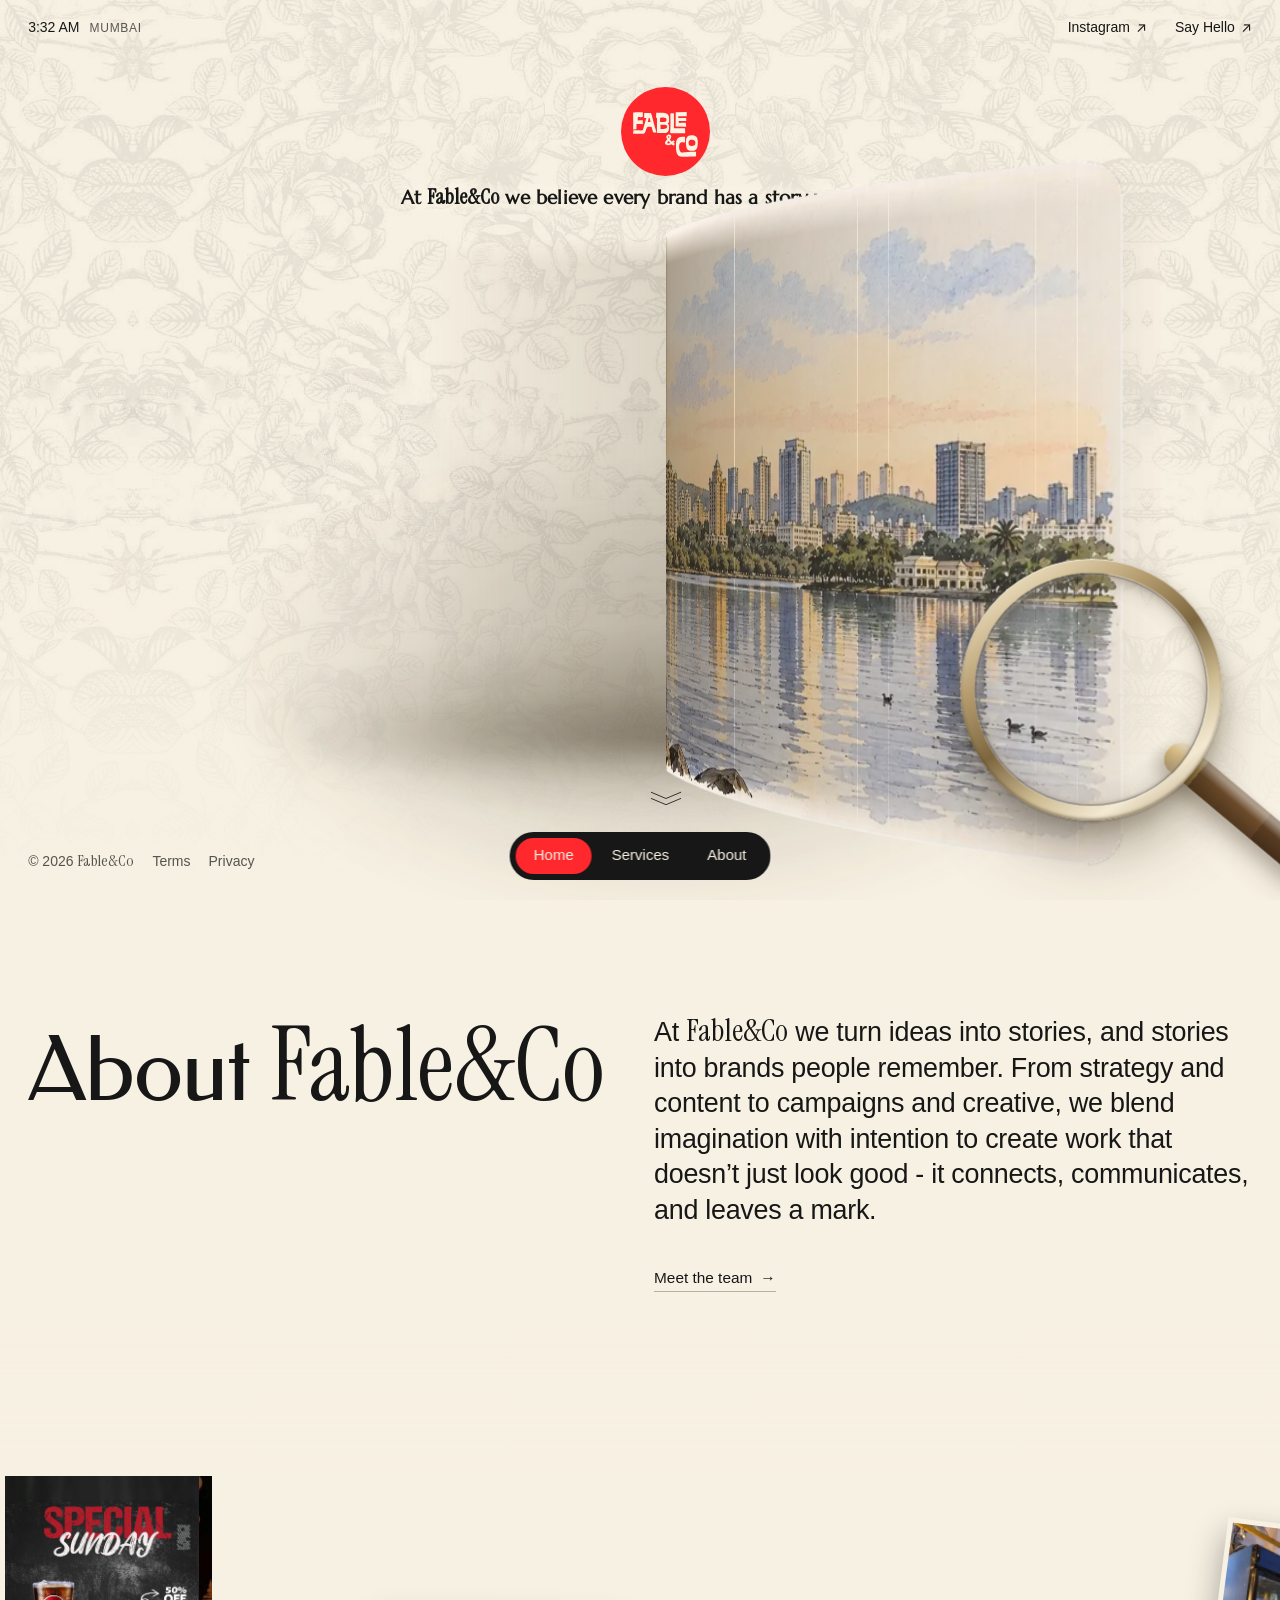
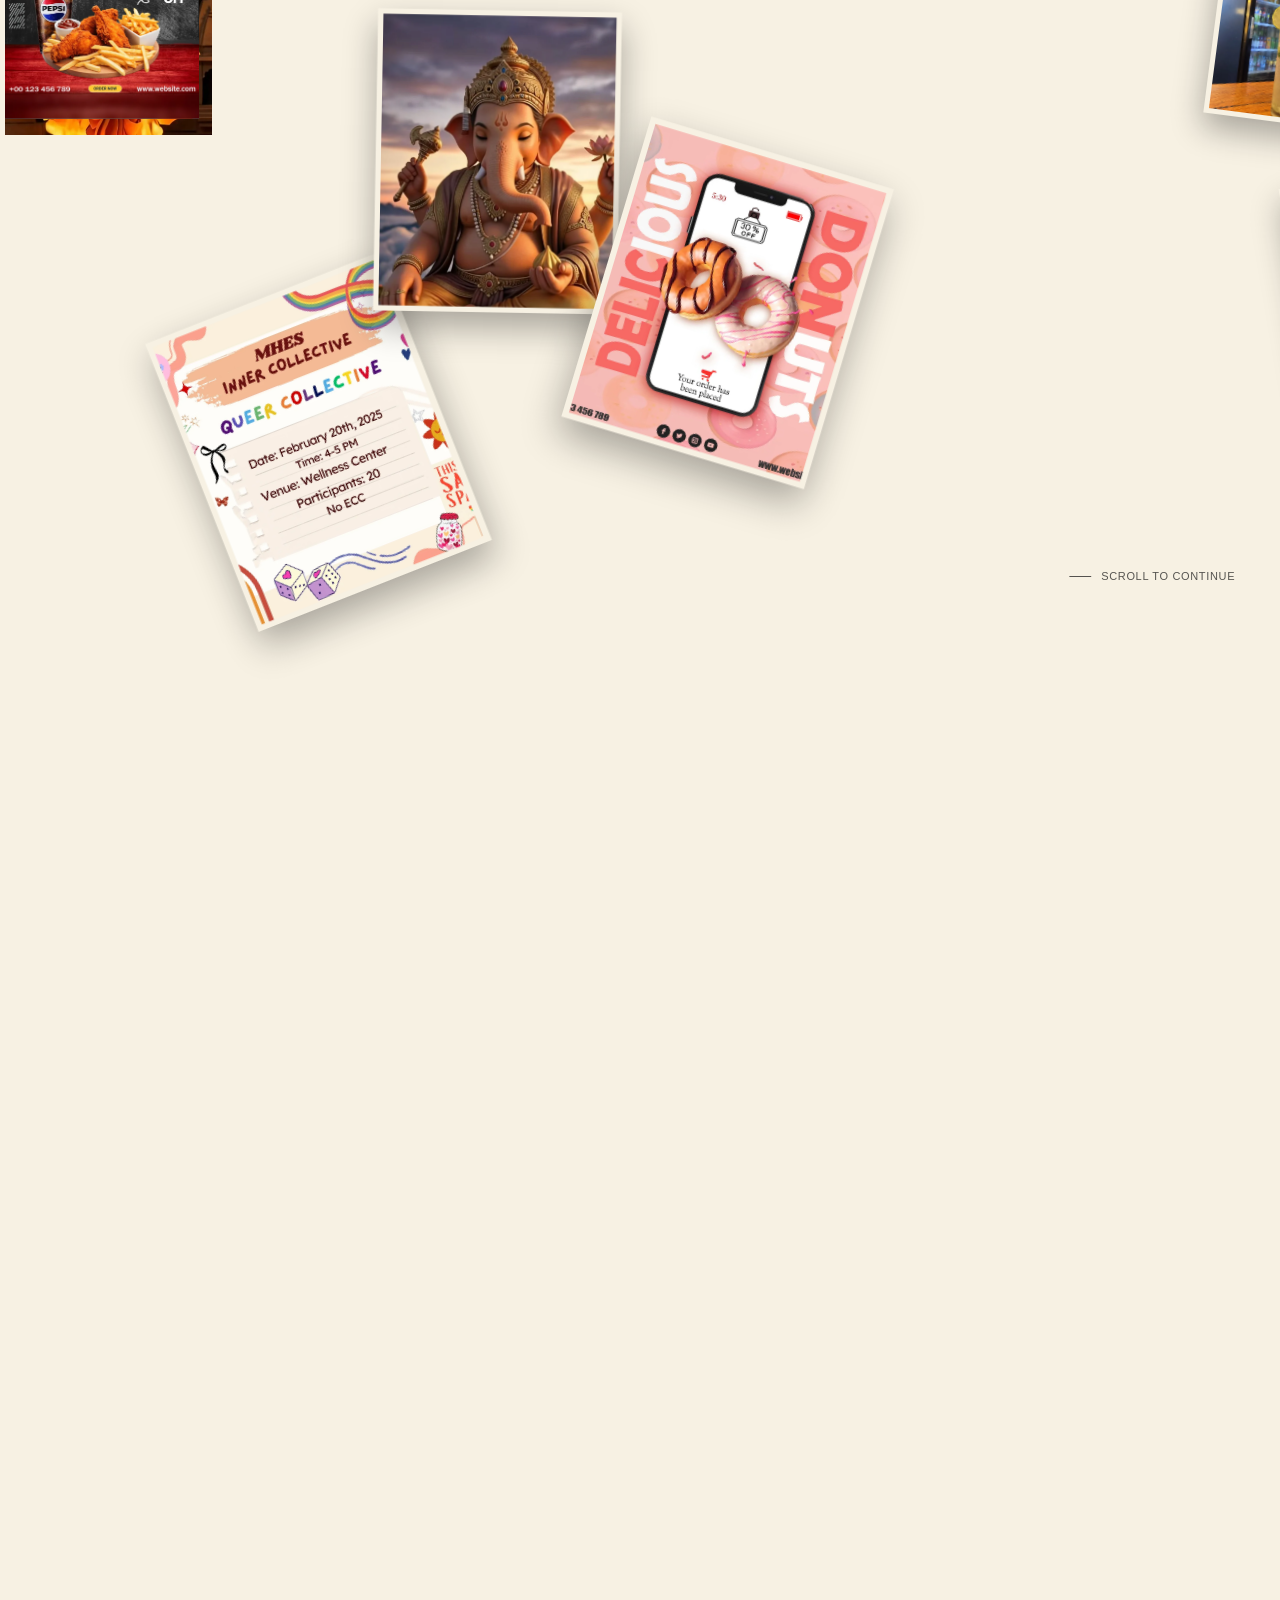
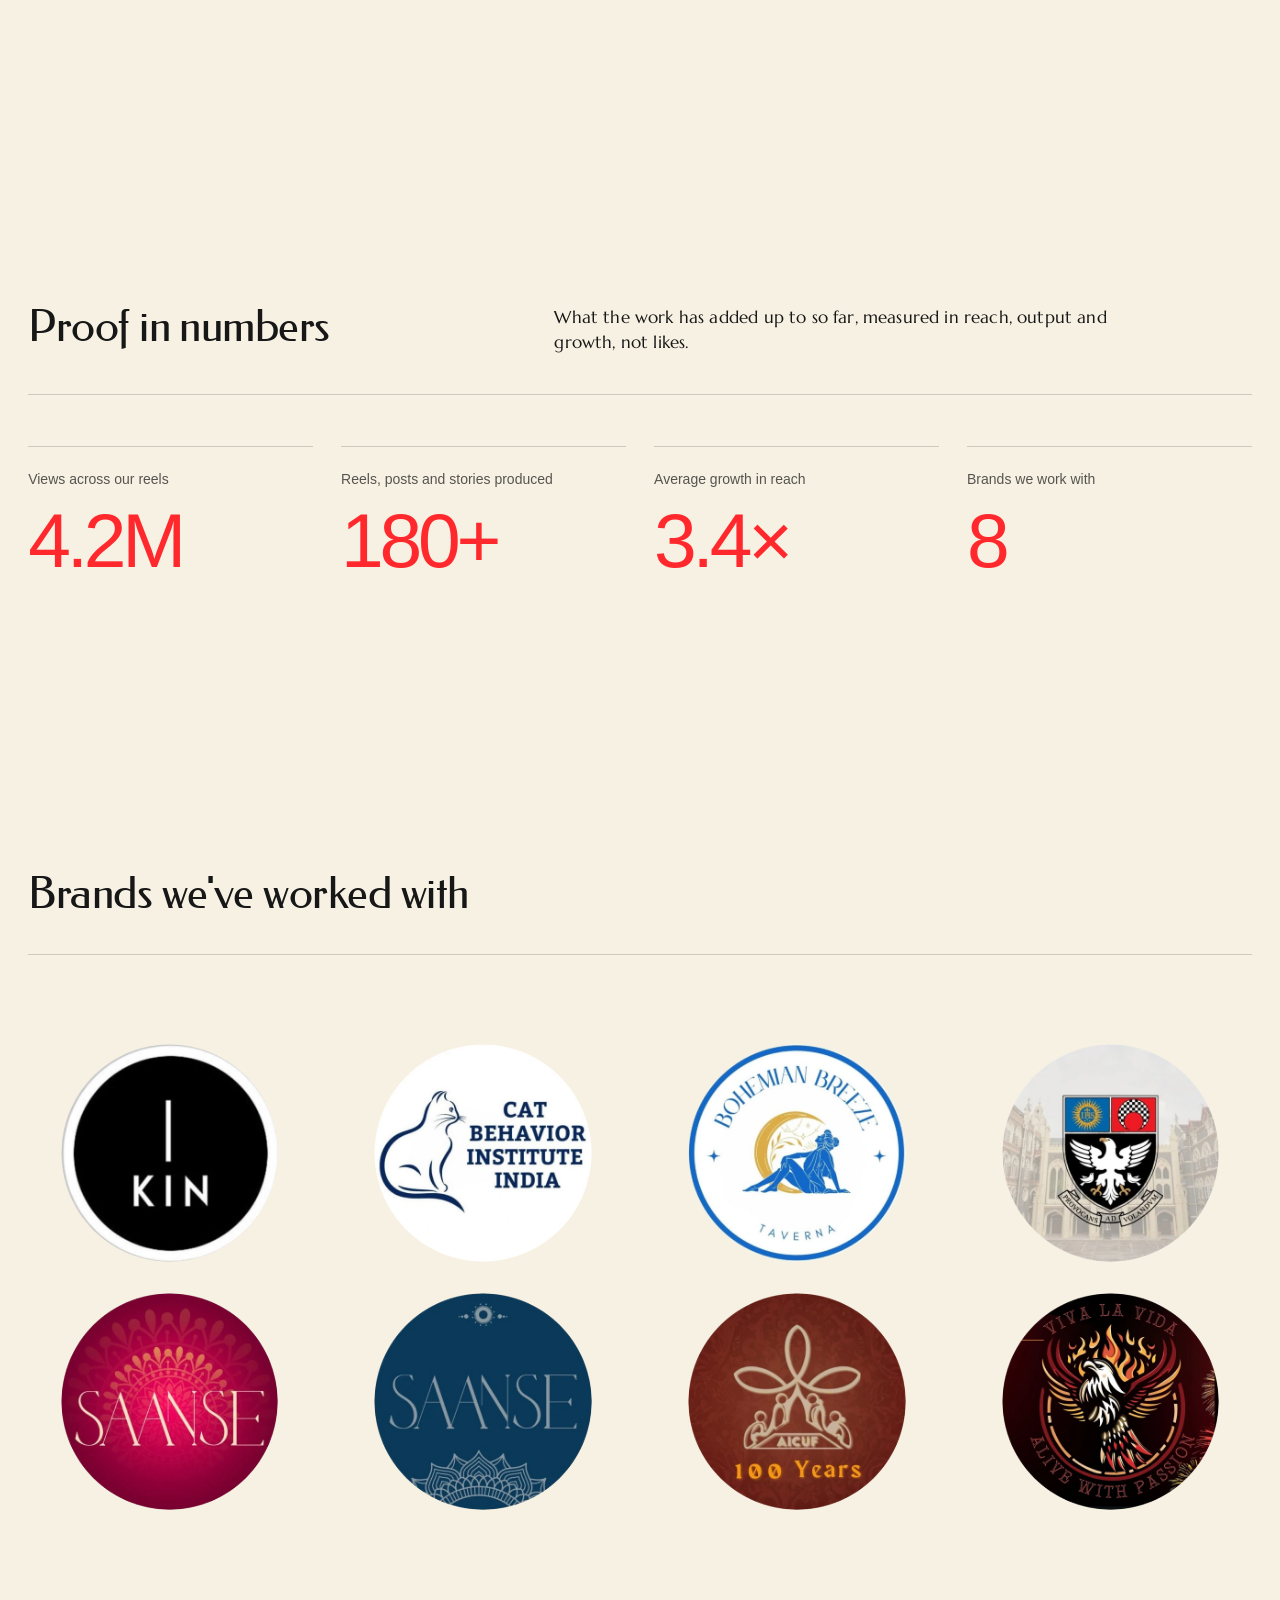
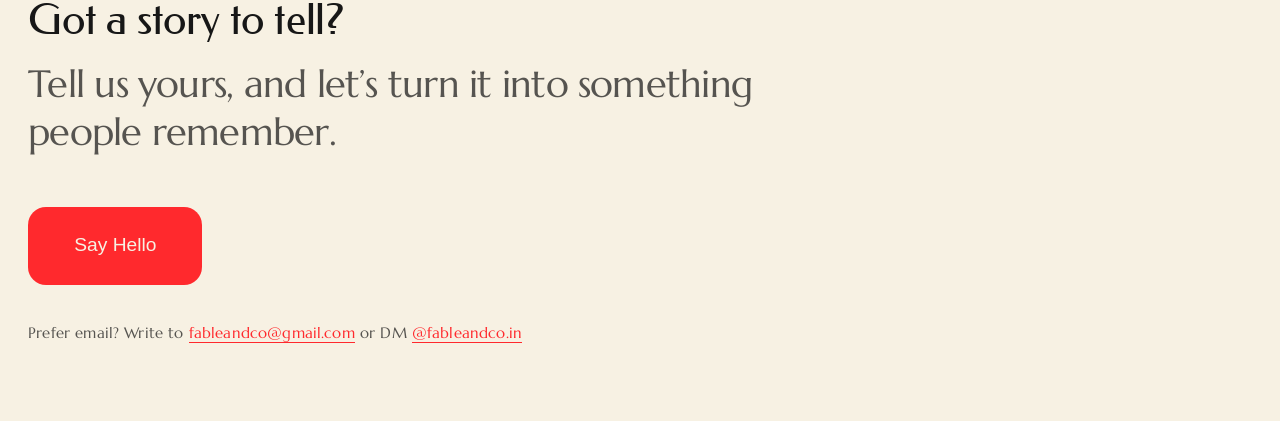
==== commit 0ce6c19f: "New palette: 60% warm cream #F7F1E3, 30% charcoal #171717, 10% Fable red #FF292D; logo, icons and sh" ====
--- a/index.html
+++ b/index.html
@@ -30,7 +30,7 @@
 }
 </script>
 <meta name="description" content="Fable&amp;Co plans, films, produces, and manages short-form content: reels, posts, and stories, measured against reach, sales, and footfall, not likes.">
-<meta name="theme-color" content="#FBF4E3">
+<meta name="theme-color" content="#F7F1E3">
 <meta property="og:type" content="website">
 <meta property="og:site_name" content="Fable&amp;Co">
 <meta property="og:title" content="Fable&amp;Co | Social media, run like a sales channel">
@@ -50,8 +50,8 @@
 <script>document.documentElement.classList.add("sk-loading")</script>
 <link rel="preload" as="image" href="images/sketchbook/spread-01.webp?v=9" type="image/webp" fetchpriority="high">
 <link rel="preload" as="font" type="font/woff2" href="fonts/instrument-serif.woff2" crossorigin>
-<link rel="stylesheet" href="styles.css?v=76">
-<link rel="stylesheet" href="sketchbook.css?v=68">
+<link rel="stylesheet" href="styles.css?v=77">
+<link rel="stylesheet" href="sketchbook.css?v=69">
 </head>
 <body class="home">
 
--- a/styles.css
+++ b/styles.css
@@ -5,26 +5,26 @@
 :root{
   --r-btn:14px;            /* rounded call-to-action boxes */
   --r-btn-lg:18px;
-  /* the brand palette: 60% cream background, 30% red text, 10% light blue for calls to action and icons */
-  --red:#EB2627;           /* 30%: text (headings, key lines) */
-  --sky:#A6DCF8;           /* 10%: buttons, icons, the nav bar */
-  --cream:#FBF4E3;         /* 60%: background */
-  --ink:#9E1519;           /* a deep shade of the brand red, for small text: plain red is a little faint at small sizes */
+  /* the brand palette: 60% warm cream (paper), 30% deep charcoal for structure and type, 10% Fable red for the accent */
+  --cream:#F7F1E3;         /* 60%: backgrounds */
+  --ink:#171717;           /* 30%: headings, body text, navigation, footer */
+  --red:#FF292D;           /* 10%: logo, buttons, links, hover states, small accents */
   --navy:var(--ink);       /* legacy names kept so older rules still resolve */
+  --sky:var(--cream);
   --indigo:var(--red);
-  --sky-70:rgb(158 21 25 / .8);
-  --sky-20:rgb(158 21 25 / .28);
+  --sky-70:rgb(23 23 23 / .72);
+  --sky-20:rgb(23 23 23 / .18);
 
   /* semantic */
   --bg:var(--cream);
-  --surface:#F4EAD0;
-  --surface-raised:#EFE2C2;
-  --head:var(--red);
+  --surface:#EFE8D6;
+  --surface-raised:#E8E0CB;
+  --head:var(--ink);
   --text:var(--ink);
-  --text-muted:rgb(158 21 25 / .8);
-  --line:rgb(158 21 25 / .28);
-  --accent:var(--sky);
-  --accent-hover:var(--red);
+  --text-muted:rgb(23 23 23 / .72);
+  --line:rgb(23 23 23 / .18);
+  --accent:var(--red);
+  --accent-hover:var(--ink);
 
   --font-sans:"Neue Haas Grotesk Display Pro","Neue Haas Grotesk Text Pro","Neue Haas Grotesk","Neue Haas Unica","Helvetica Neue",Helvetica,"Inter",Arial,system-ui,sans-serif;
   --font-mark:"Newsreader",Georgia,serif;
@@ -50,19 +50,19 @@
   /* component */
   --topbar-bg:var(--cream);
   --topbar-text:var(--ink);
-  --topbar-muted:rgb(158 21 25 / .78);
-  --dock-bg:var(--sky);
-  --dock-border:rgb(158 21 25 / .25);
-  --dock-text:var(--ink);
-  --dock-hover-bg:rgb(251 244 227 / .5);
+  --topbar-muted:rgb(23 23 23 / .7);
+  --dock-bg:var(--ink);
+  --dock-border:rgb(23 23 23 / .9);
+  --dock-text:var(--cream);
+  --dock-hover-bg:rgb(247 241 227 / .14);
   --dock-active-bg:var(--red);
   --dock-active-text:var(--cream);
-  --btn-primary-bg:var(--sky);
-  --btn-primary-bg-hover:var(--red);
-  --btn-primary-text:var(--ink);
-  --mark-bg:var(--sky);
-  --mark-text:var(--ink);
-  --card-shadow:0 24px 48px rgb(158 21 25 / .25);
+  --btn-primary-bg:var(--red);
+  --btn-primary-bg-hover:var(--ink);
+  --btn-primary-text:var(--cream);
+  --mark-bg:var(--red);
+  --mark-text:var(--cream);
+  --card-shadow:0 24px 48px rgb(23 23 23 / .22);
 }
 
 /* ---------- base ---------- */
@@ -79,7 +79,7 @@
 a,button{touch-action:manipulation}
 ul,ol{list-style:none}
 :focus-visible{outline:2px solid var(--text);outline-offset:3px;border-radius:2px}
-::selection{background:var(--sky);color:var(--ink)}
+::selection{background:var(--red);color:var(--cream)}
 
 .wrap{max-width:1600px;margin-inline:auto;padding-left:max(var(--gutter),env(safe-area-inset-left));padding-right:max(var(--gutter),env(safe-area-inset-right))}
 .skip{position:absolute;left:16px;top:-60px;z-index:100;background:var(--text);color:var(--bg);padding:10px 16px;border-radius:2px;font-size:var(--fs-small);font-weight:500;transition:top .2s ease}
@@ -89,7 +89,7 @@
 .label{font-size:var(--fs-label);color:var(--text-muted);letter-spacing:.02em}
 .muted{color:var(--text-muted)}
 .arrow-link{display:inline-flex;align-items:center;gap:8px;padding-bottom:2px;border-bottom:1px solid var(--line);transition:border-color .2s ease}
-.arrow-link:hover{border-color:var(--text)}
+.arrow-link:hover{border-color:var(--red);color:var(--red)}
 
 /* ---------- logo mark ---------- */
 .mark{
@@ -107,13 +107,13 @@
 /* over the home hero the bar is clear, so the sketch shows through it and moves with the page */
 .topbar.is-clear{background:transparent;border-bottom-color:transparent}
 .topbar :focus-visible{outline-color:var(--topbar-text)}
-.dock :focus-visible{outline-color:var(--ink)}
+.dock :focus-visible{outline-color:var(--cream)}
 .topbar-inner{height:100%;display:grid;grid-template-columns:1fr auto;align-items:center;gap:16px}
 .clock{display:flex;align-items:baseline;gap:10px;font-size:var(--fs-small);font-variant-numeric:tabular-nums}
 .clock-city{font-size:var(--fs-label);text-transform:uppercase;letter-spacing:.06em;color:var(--topbar-muted);transition:color .25s ease}
 .topbar-links{display:flex;justify-content:flex-end;gap:28px;font-size:var(--fs-small)}
 .topbar-links a{display:inline-flex;align-items:center;gap:6px;transition:opacity .2s ease}
-.topbar-links a:hover{opacity:.7}
+.topbar-links a:hover{color:var(--red)}
 
 /* ---------- floating dock ---------- */
 .dock{
@@ -133,7 +133,7 @@
 .dock-pill{position:absolute;left:0;top:0;z-index:0;width:0;height:0;border-radius:999px;background:var(--dock-active-bg);pointer-events:none;
   transition:transform .5s cubic-bezier(.3,1.3,.4,1),width .5s cubic-bezier(.3,1.3,.4,1),height .3s ease,opacity .2s ease;will-change:transform}
 .dock-pill.no-anim{transition:none}
-.dock-pill.dragging{transition:none;box-shadow:0 6px 18px rgb(158 21 25 / .3)}
+.dock-pill.dragging{transition:none;box-shadow:0 6px 18px rgb(23 23 23 / .3)}
 .dock.glide a{z-index:1;-webkit-user-drag:none;-webkit-user-select:none;user-select:none;-webkit-touch-callout:none;-webkit-tap-highlight-color:transparent}
 .dock.glide a[aria-current="page"]{background:none;color:var(--dock-text)}
 .dock.glide a[aria-current="page"]::after{display:none}
@@ -145,7 +145,7 @@
 /* ---------- buttons (square, per brand rule) ---------- */
 .btn{display:inline-flex;align-items:center;gap:10px;padding:14px 26px;border-radius:var(--r-btn);font-size:.9375rem;font-weight:500;transition:background .2s ease}
 .btn-primary{background:var(--btn-primary-bg);color:var(--btn-primary-text)}
-.btn-primary:hover{background:var(--btn-primary-bg-hover);color:var(--cream)}
+.btn-primary:hover{background:var(--btn-primary-bg-hover)}
 .btn-line{border:1px solid var(--line);color:var(--text)}
 .btn-line:hover{border-color:var(--text)}
 
@@ -173,7 +173,7 @@
 .w-case:hover{opacity:.8}
 .w-cap{margin:clamp(20px,3vw,40px) auto;max-width:30em;text-align:center;font-weight:600;text-transform:uppercase;letter-spacing:.01em;line-height:1.3;font-size:clamp(.8125rem,1.2vw,1rem);color:var(--text);transition:color .3s ease}
 .w-photos{list-style:none;display:flex;flex-wrap:wrap;justify-content:center;gap:clamp(10px,2vw,22px);margin:clamp(24px,4vw,48px) auto;max-width:1200px}
-.w-photos li{width:clamp(96px,12vw,170px);padding:5px;background:var(--sky);box-shadow:0 10px 22px rgb(158 21 25 / .3);transform:rotate(-3deg)}
+.w-photos li{width:clamp(96px,12vw,170px);padding:5px;background:var(--cream);box-shadow:0 0 0 1px rgb(23 23 23 / .12),0 10px 22px rgb(23 23 23 / .3);transform:rotate(-3deg)}
 .w-photos li:nth-child(even){transform:rotate(2.5deg)}
 .w-photos li:nth-child(3n){transform:rotate(5deg)}
 .w-photos img{display:block;width:100%;aspect-ratio:4/5;object-fit:cover}
@@ -223,14 +223,14 @@
 .brand-link{position:relative;display:block;border-radius:50%}
 /* a soft icy light that blooms behind the logo on hover or keyboard focus */
 .brand-link::before{content:"";position:absolute;inset:-22%;z-index:0;border-radius:50%;pointer-events:none;
-  background:radial-gradient(closest-side,rgb(166 220 248 / .85),rgb(166 220 248 / .4) 55%,rgb(166 220 248 / 0) 100%);
+  background:radial-gradient(closest-side,rgb(255 41 45 / .22),rgb(255 41 45 / .1) 55%,rgb(255 41 45 / 0) 100%);
   opacity:0;transform:scale(.78);transition:opacity .4s ease,transform .5s cubic-bezier(.2,.7,.2,1)}
-.brand-logo img{position:relative;z-index:1;width:100%;height:auto;aspect-ratio:1;border-radius:50%;box-shadow:0 0 0 rgb(166 220 248 / 0);transition:transform .45s cubic-bezier(.2,.7,.2,1),box-shadow .45s ease}
+.brand-logo img{position:relative;z-index:1;width:100%;height:auto;aspect-ratio:1;border-radius:50%;box-shadow:0 0 0 rgb(255 41 45 / 0);transition:transform .45s cubic-bezier(.2,.7,.2,1),box-shadow .45s ease}
 a.brand-link:focus-visible{outline:none}
 a.brand-link:focus-visible img{outline:2px solid var(--text);outline-offset:6px}
 @media (hover:hover){
   a.brand-link:hover::before{opacity:1;transform:scale(1)}
-  a.brand-link:hover img{transform:translateY(-10px) scale(1.06);box-shadow:0 22px 44px rgb(0 0 0 / .38),0 0 0 6px rgb(235 38 39 / .18)}
+  a.brand-link:hover img{transform:translateY(-10px) scale(1.06);box-shadow:0 22px 44px rgb(0 0 0 / .38),0 0 0 6px rgb(255 41 45 / .18)}
 }
 a.brand-link:focus-visible::before{opacity:1;transform:scale(1)}
 a.brand-link:focus-visible img{transform:translateY(-10px) scale(1.06)}
@@ -245,7 +245,7 @@
 .case-ig{margin-top:14px;font-size:var(--fs-small)}
 .case-body .row-lead{margin-bottom:24px}
 .case-shots{grid-column:1 / -1;list-style:none;display:flex;gap:clamp(10px,2vw,24px);flex-wrap:wrap}
-.case-shots li{width:clamp(130px,17vw,240px);padding:clamp(3px,.4vw,6px);background:var(--sky);box-shadow:0 12px 26px rgb(158 21 25 / .3);transform:rotate(-2deg);transition:transform .35s ease}
+.case-shots li{width:clamp(130px,17vw,240px);padding:clamp(3px,.4vw,6px);background:var(--cream);box-shadow:0 0 0 1px rgb(23 23 23 / .12),0 12px 26px rgb(23 23 23 / .3);transform:rotate(-2deg);transition:transform .35s ease}
 .case-shots li:nth-child(even){transform:rotate(2deg)}
 .case-shots li:nth-child(3n){transform:rotate(-1deg)}
 @media (hover:hover){.case-shots li:hover{transform:rotate(0) translateY(-6px)}}
@@ -262,12 +262,12 @@
 .home-foot{position:fixed;left:0;right:0;bottom:max(28px,env(safe-area-inset-bottom));z-index:30;display:flex;justify-content:space-between;align-items:center;padding-inline:var(--gutter);font-size:var(--fs-small);pointer-events:none}
 .home-foot > *{pointer-events:auto}
 .home-foot nav{display:flex;gap:18px;color:var(--text-muted)}
-.home-foot nav a:hover,.home-foot .mail:hover{color:var(--text)}
+.home-foot nav a:hover,.home-foot .mail:hover{color:var(--red)}
 /* the pinned footer sits over the cream sketchbook hero before the page scrolls */
 .home-foot,.home-foot nav{transition:color .2s ease}
-body.on-paper .home-foot{color:#9E1519}
-body.on-paper .home-foot nav{color:rgb(158 21 25 / .72)}
-body.on-paper .home-foot nav a:hover,body.on-paper .home-foot .mail:hover{color:#9E1519}
+body.on-paper .home-foot{color:#171717}
+body.on-paper .home-foot nav{color:rgb(23 23 23 / .72)}
+body.on-paper .home-foot nav a:hover,body.on-paper .home-foot .mail:hover{color:var(--red)}
 
 /* ==========================================================
    Inner pages
@@ -330,8 +330,8 @@
 .cta p{max-width:36em;color:var(--text-muted);margin-bottom:32px}
 .cta h2 + .btn{margin-top:14px}
 .cta .fine{margin:24px 0 0;font-size:var(--fs-small)}
-.cta .fine a{color:var(--text);border-bottom:1px solid var(--line)}
-.cta .fine a:hover{border-color:var(--text)}
+.cta .fine a{color:var(--red);border-bottom:1px solid currentColor}
+.cta .fine a:hover{color:var(--ink)}
 /* the "Let's be friends!" closing section is a big, confident finale (home and About) */
 .cta-big{padding-block:clamp(88px,12vw,200px) clamp(48px,6vw,96px)}
 .home-cta.cta-big{padding-top:clamp(40px,5vw,84px)}
@@ -349,7 +349,7 @@
 .site-footer{border-top:1px solid var(--line);padding-block:28px}
 .site-footer .wrap{display:flex;flex-wrap:wrap;justify-content:space-between;gap:12px 24px;font-size:var(--fs-small);color:var(--text-muted)}
 .site-footer nav{display:flex;flex-wrap:wrap;gap:8px 22px}
-.site-footer a:hover{color:var(--text)}
+.site-footer a:hover{color:var(--red)}
 
 /* legal */
 .legal{max-width:760px;padding-block:clamp(40px,5vw,72px)}
@@ -358,7 +358,7 @@
 .legal p,.legal li{color:var(--text-muted);margin-bottom:14px}
 .legal strong{color:var(--text);font-weight:500}
 .legal ul{margin:0 0 14px 18px;list-style:disc}
-.legal a{color:var(--text);border-bottom:1px solid var(--line)}
+.legal a{color:var(--red);border-bottom:1px solid currentColor}
 .legal .disclaimer{margin-top:48px;padding:20px 22px;border:1px solid var(--line);border-radius:2px;font-size:var(--fs-small);color:var(--text-muted)}
 
 /* 404 */
@@ -431,4 +431,4 @@
 
 /* headings take the 30% light blue on red (red on the light-blue start of the home page) */
 h1,h2,h3,.display,.row-title,.w-words,.w-our,.w-work,.stat-num,.home-cta.cta-big .label{color:var(--head)}
-.sk-paper .row-title{color:var(--red)}
+.stat-num{color:var(--red)}
--- a/sketchbook.css
+++ b/sketchbook.css
@@ -10,9 +10,9 @@
   src:url(fonts/newsreader.woff2) format('woff2')}
 
 .sk-hero{
-  --paper:#FBF4E3;
-  --ink:#9E1519;
-  --ink-soft:rgba(158,21,25,.58);
+  --paper:#F7F1E3;
+  --ink:#171717;
+  --ink-soft:rgba(23,23,23,.58);
   --display:'Instrument Serif',"New York",Georgia,'Times New Roman',serif;
   --font:var(--font-sans);
   --track-caps:.24em;
@@ -66,7 +66,7 @@
 /* the floral sketch behind the hero. Landscape screens use a widened copy made by mirroring the picture side to side
    (so there is no visible join and no stretching); phones use the original tall picture. */
 .sk-hero{
-  background-color:#FBF4E3;   /* exactly the cream of the page and top bar */
+  background-color:#F7F1E3;   /* exactly the cream of the page and top bar */
 }
 /* the sketch is white with grey lines, so it is multiplied over the blue: the white turns into the blue and the lines stay */
 .sk-hero::before{
@@ -78,7 +78,7 @@
 /* the wallpaper fades out toward the bottom, into exactly the colour of the About section below, so there is no edge */
 .sk-hero::after{
   content:"";position:absolute;left:0;right:0;bottom:0;height:44%;z-index:0;pointer-events:none;
-  background:linear-gradient(to bottom,rgb(251 244 227 / 0) 0%,rgb(251 244 227 / .38) 35%,rgb(251 244 227 / .78) 70%,#FBF4E3 100%);
+  background:linear-gradient(to bottom,rgb(247 241 227 / 0) 0%,rgb(247 241 227 / .38) 35%,rgb(247 241 227 / .78) 70%,#F7F1E3 100%);
 }
 .sk-hero .sb-wrap{display:grid;justify-items:center;gap:20px;width:100%;position:relative;z-index:2}
 .sk-hero .sb-stage{
@@ -217,20 +217,20 @@
 
 /* ---- About us: the same paper, wash and botanicals as the hero's bottom edge ---- */
 .sk-paper{
-  --ink:#9E1519;--paper:#FBF4E3;
+  --ink:#171717;--paper:#F7F1E3;
   position:relative;overflow:hidden;background:var(--paper);color:var(--ink);
 }
 .sk-paper>.wrap{position:relative;z-index:2}
-.sk-paper .label{color:rgba(158,21,25,.58)}
-.sk-paper .row{border-bottom-color:rgba(158,21,25,.14)}
-.sk-paper .arrow-link{border-bottom-color:rgba(158,21,25,.3)}
+.sk-paper .label{color:rgba(23,23,23,.58)}
+.sk-paper .row{border-bottom-color:rgba(23,23,23,.14)}
+.sk-paper .arrow-link{border-bottom-color:rgba(23,23,23,.3)}
 .sk-paper .arrow-link:hover{border-bottom-color:var(--ink)}
 .sk-paper :focus-visible{outline-color:var(--ink)}
 
 /* ---- loading screen: covers the page while the book's pages get ready ---- */
 .sk-loader{
   position:fixed;inset:0;z-index:1000;display:none;flex-direction:column;align-items:center;justify-content:center;gap:22px;
-  background:#FBF4E3;color:#9E1519;
+  background:#F7F1E3;color:#171717;
   opacity:1;transition:opacity .45s ease;
 }
 .sk-loading .sk-loader{display:flex}
@@ -241,8 +241,8 @@
   letter-spacing:.005em;line-height:1;text-align:center;padding-inline:20px;
   animation:sk-loader-in .7s ease both;
 }
-.sk-loader-bar{position:relative;display:block;width:clamp(120px,18vw,180px);height:1px;background:rgba(158,21,25,.16);overflow:hidden}
-.sk-loader-bar i{display:block;height:100%;width:100%;background:#EB2627;transform:scaleX(.04);transform-origin:left;transition:transform .35s ease}
+.sk-loader-bar{position:relative;display:block;width:clamp(120px,18vw,180px);height:1px;background:rgba(23,23,23,.16);overflow:hidden}
+.sk-loader-bar i{display:block;height:100%;width:100%;background:#FF292D;transform:scaleX(.04);transform-origin:left;transition:transform .35s ease}
 
 .sk-loader-logo{display:block;width:clamp(88px,12vw,128px);height:auto;animation:sk-loader-in .7s ease both}
 @keyframes sk-loader-in{from{opacity:0;transform:translateY(6px)}}
@@ -252,7 +252,7 @@
 .home-about{--sk-fade:clamp(90px,11vw,170px);padding-bottom:var(--sk-fade)}
 .home-about::after{
   content:"";position:absolute;left:0;right:0;bottom:0;height:var(--sk-fade);z-index:1;pointer-events:none;
-  background:linear-gradient(to bottom,rgb(251 244 227 / 0) 0%,var(--bg) 100%);   /* var(--bg) follows the scroll effect, so the join never shows */
+  background:linear-gradient(to bottom,rgb(247 241 227 / 0) 0%,var(--bg) 100%);   /* var(--bg) follows the scroll effect, so the join never shows */
 }
 .home-about .row{border-bottom:0}
 
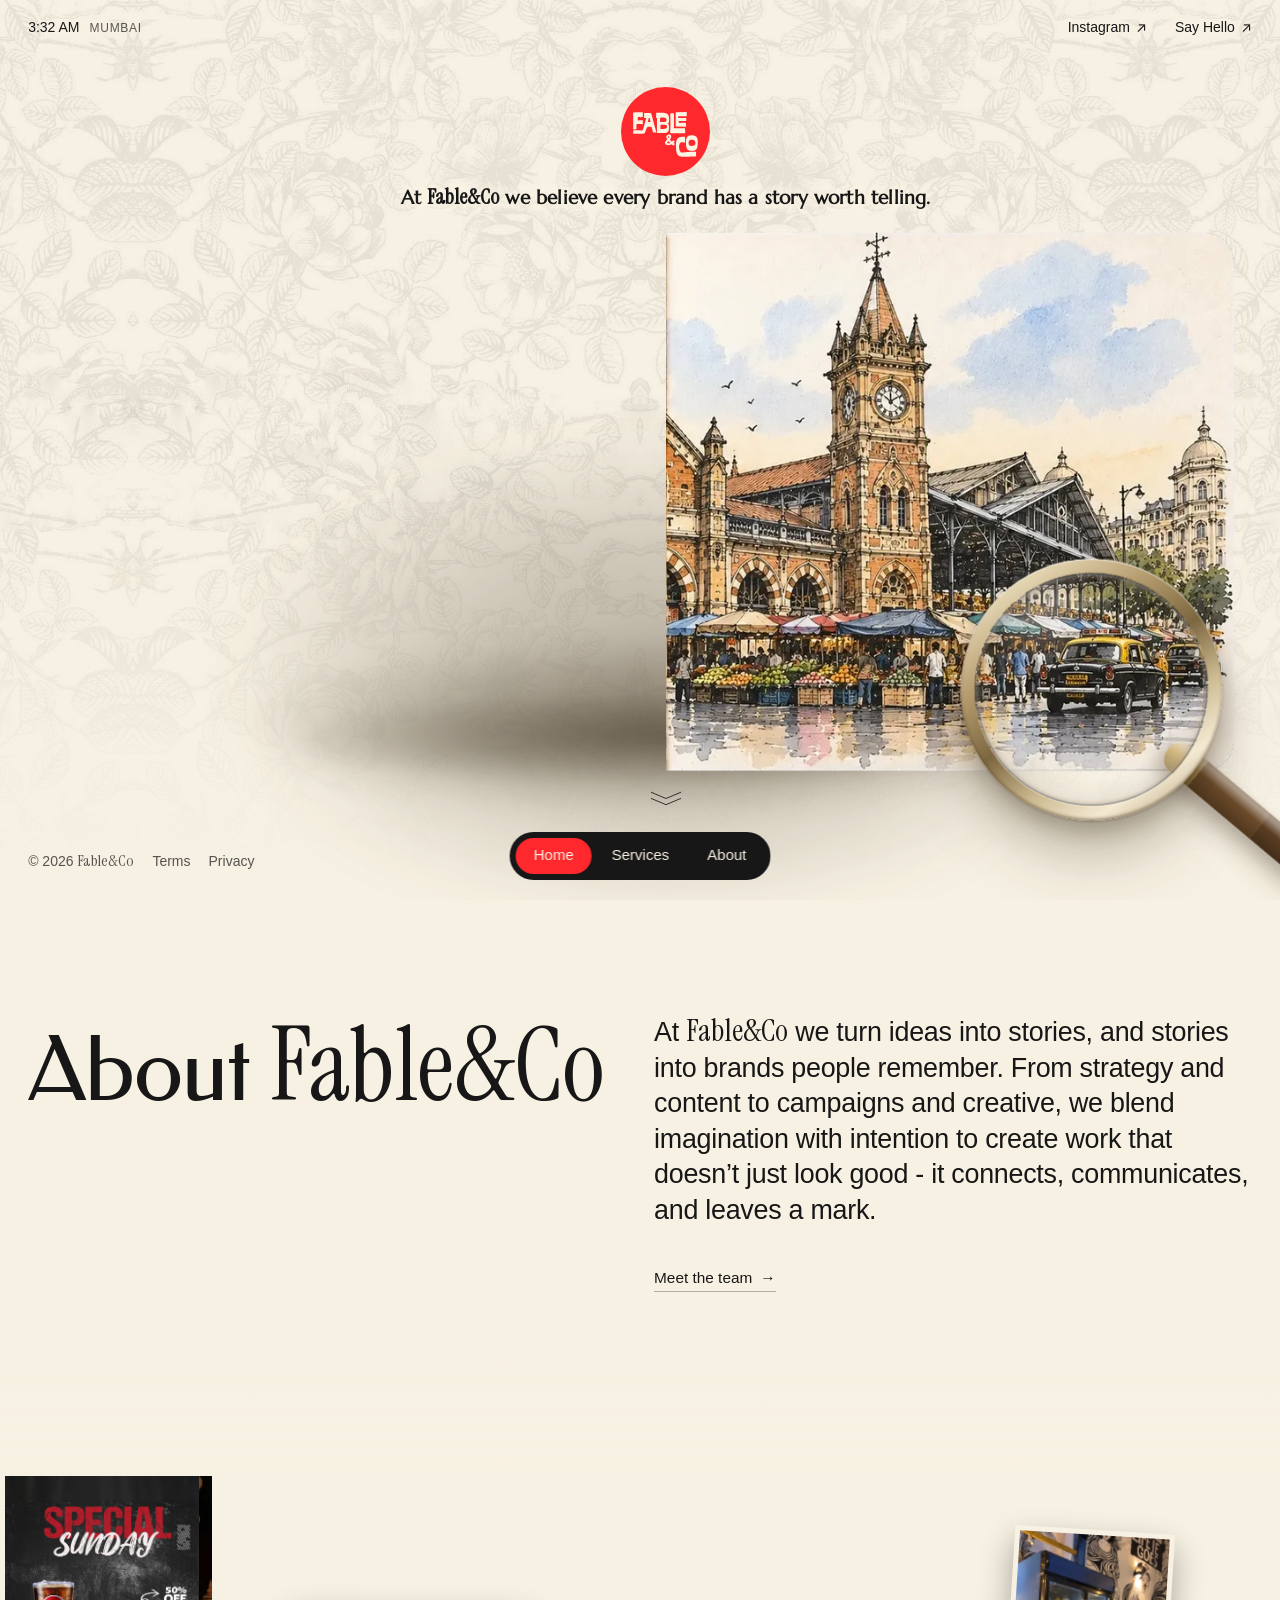
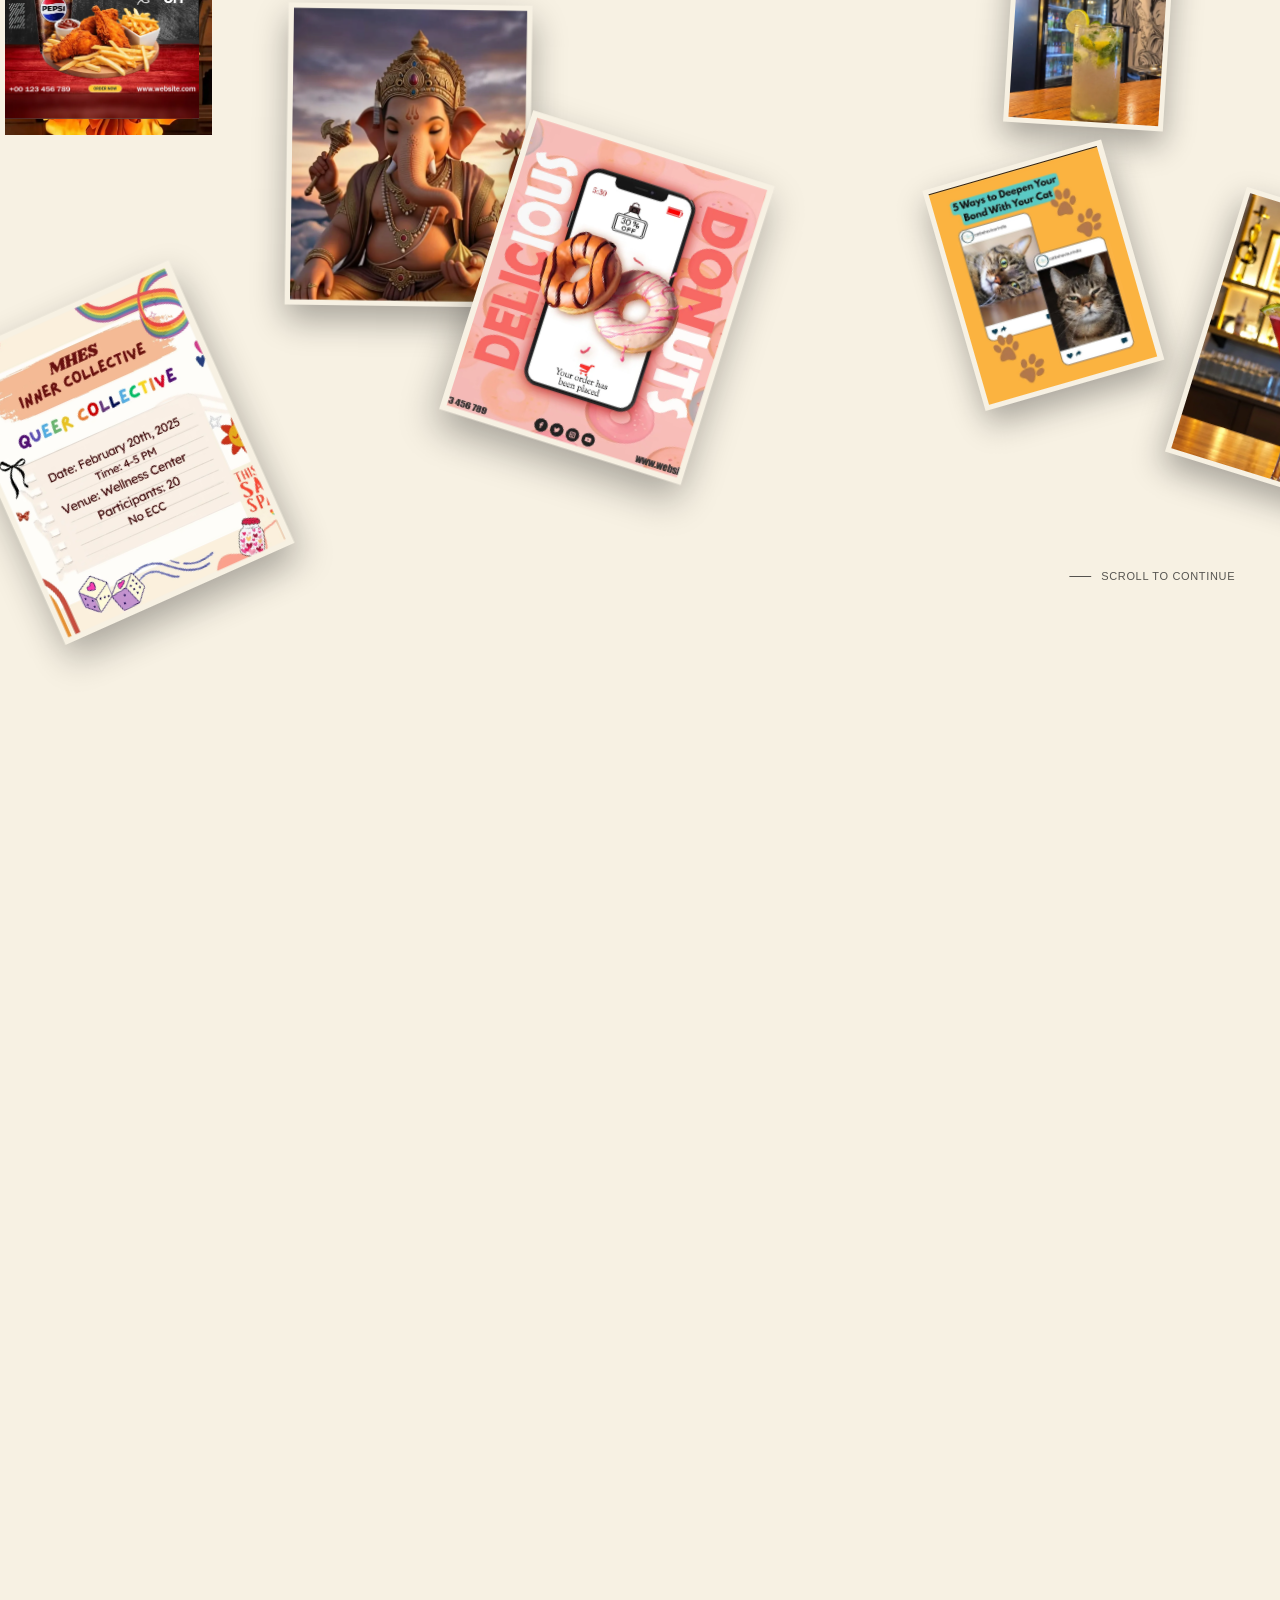
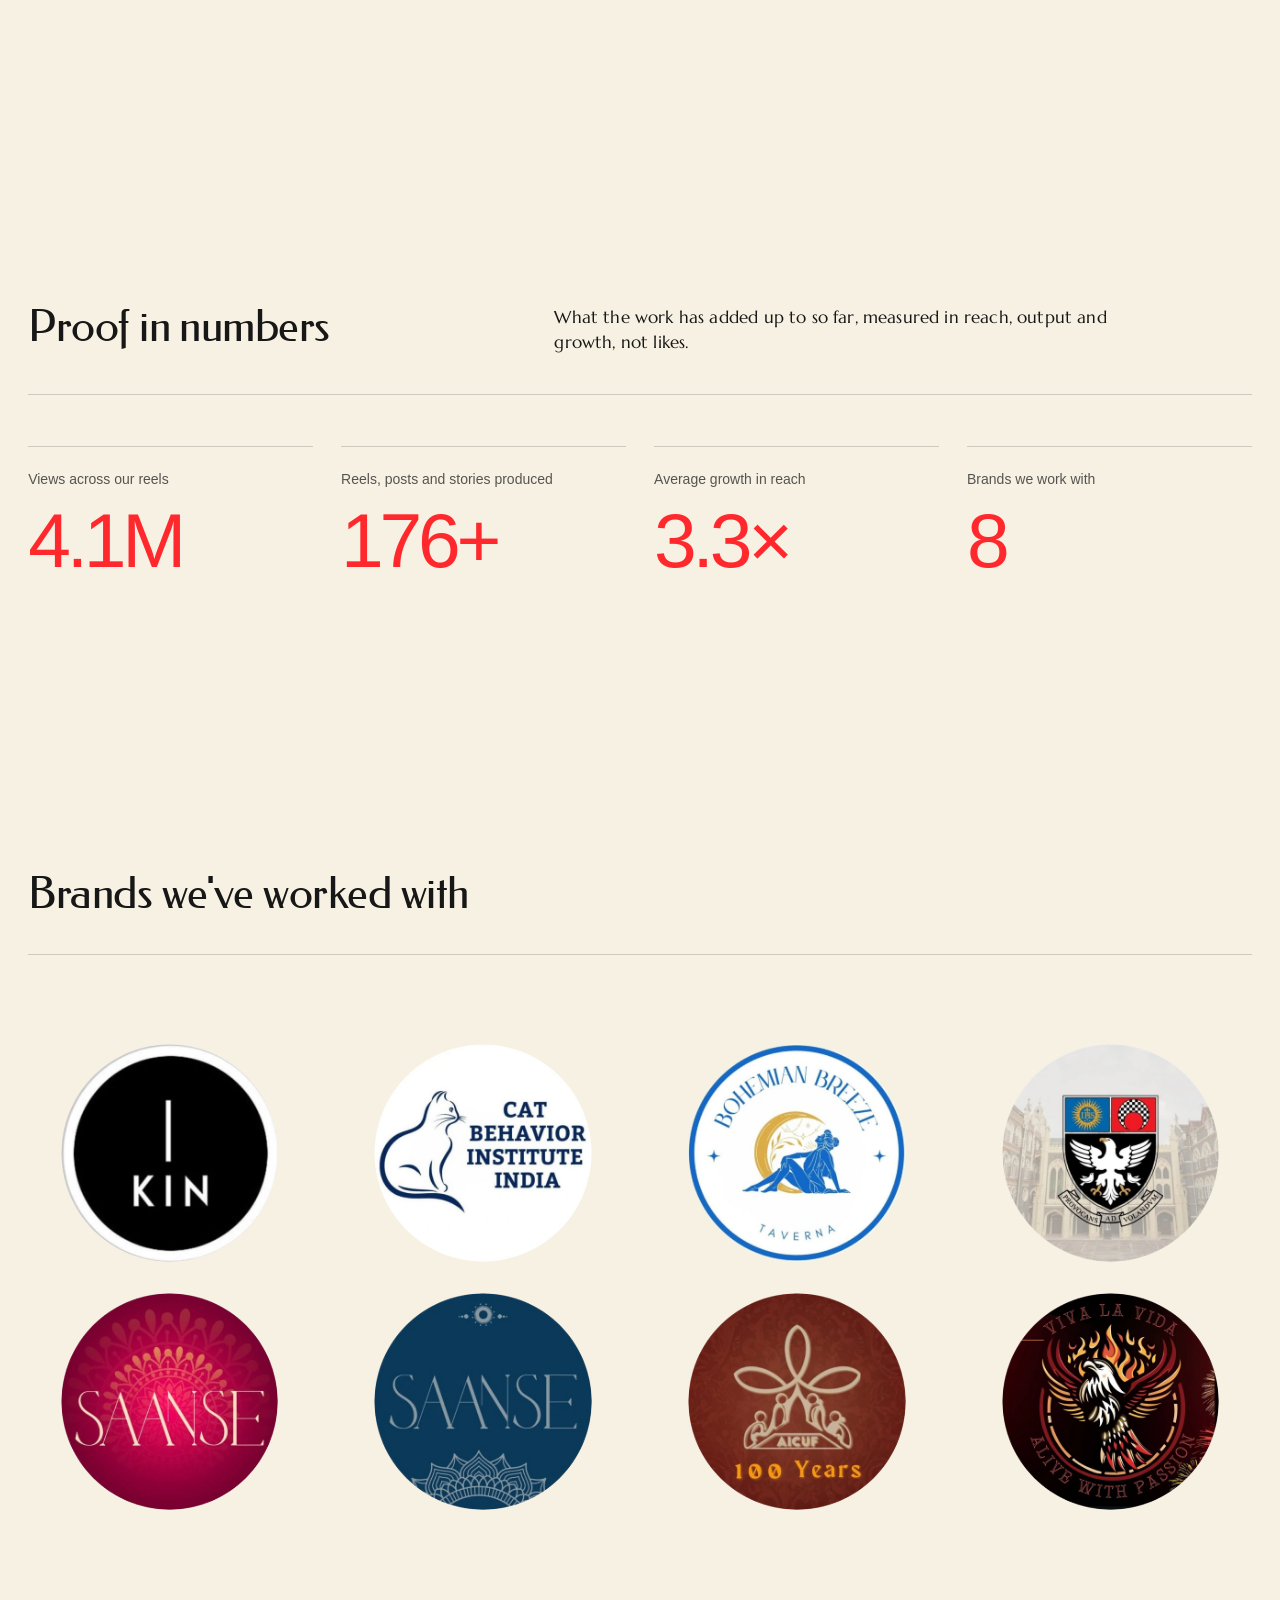
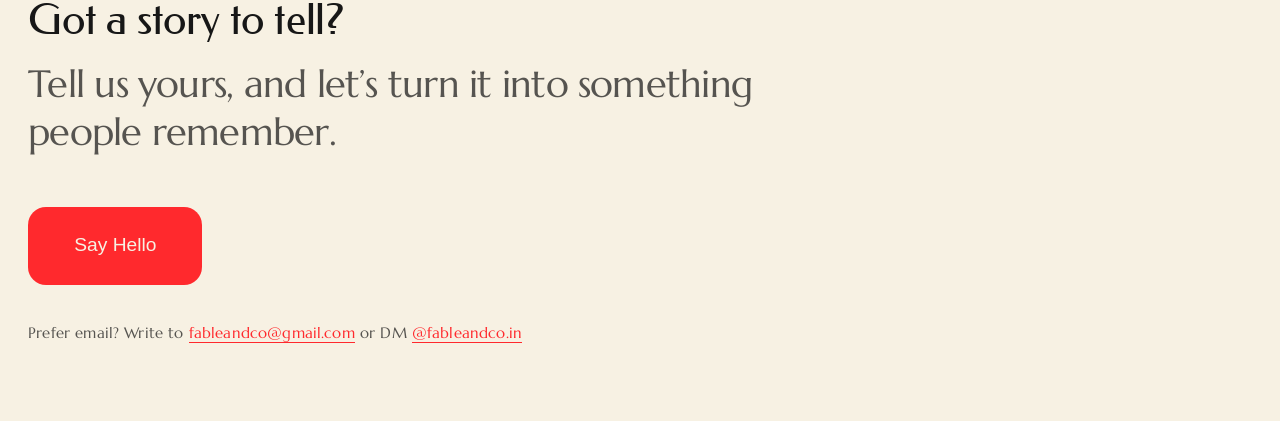
==== commit 6750a423: "Restore scroll colour effect: cream turning to charcoal #171717 as you scroll; nav and top bar flip " ====
--- a/index.html
+++ b/index.html
@@ -50,7 +50,7 @@
 <script>document.documentElement.classList.add("sk-loading")</script>
 <link rel="preload" as="image" href="images/sketchbook/spread-01.webp?v=9" type="image/webp" fetchpriority="high">
 <link rel="preload" as="font" type="font/woff2" href="fonts/instrument-serif.woff2" crossorigin>
-<link rel="stylesheet" href="styles.css?v=77">
+<link rel="stylesheet" href="styles.css?v=78">
 <link rel="stylesheet" href="sketchbook.css?v=69">
 </head>
 <body class="home">
@@ -201,7 +201,7 @@
   <a href="about.html">About</a>
 </nav>
 
-<script src="site.js?v=66"></script>
+<script src="site.js?v=67"></script>
 <script src="work.js?v=20" defer></script>
 <script src="sketchbook.js?v=48"></script>
 </body>
--- a/styles.css
+++ b/styles.css
@@ -58,7 +58,7 @@
   --dock-active-bg:var(--red);
   --dock-active-text:var(--cream);
   --btn-primary-bg:var(--red);
-  --btn-primary-bg-hover:var(--ink);
+  --btn-primary-bg-hover:#D91E22;
   --btn-primary-text:var(--cream);
   --mark-bg:var(--red);
   --mark-text:var(--cream);
@@ -107,7 +107,7 @@
 /* over the home hero the bar is clear, so the sketch shows through it and moves with the page */
 .topbar.is-clear{background:transparent;border-bottom-color:transparent}
 .topbar :focus-visible{outline-color:var(--topbar-text)}
-.dock :focus-visible{outline-color:var(--cream)}
+.dock :focus-visible{outline-color:var(--red)}
 .topbar-inner{height:100%;display:grid;grid-template-columns:1fr auto;align-items:center;gap:16px}
 .clock{display:flex;align-items:baseline;gap:10px;font-size:var(--fs-small);font-variant-numeric:tabular-nums}
 .clock-city{font-size:var(--fs-label);text-transform:uppercase;letter-spacing:.06em;color:var(--topbar-muted);transition:color .25s ease}
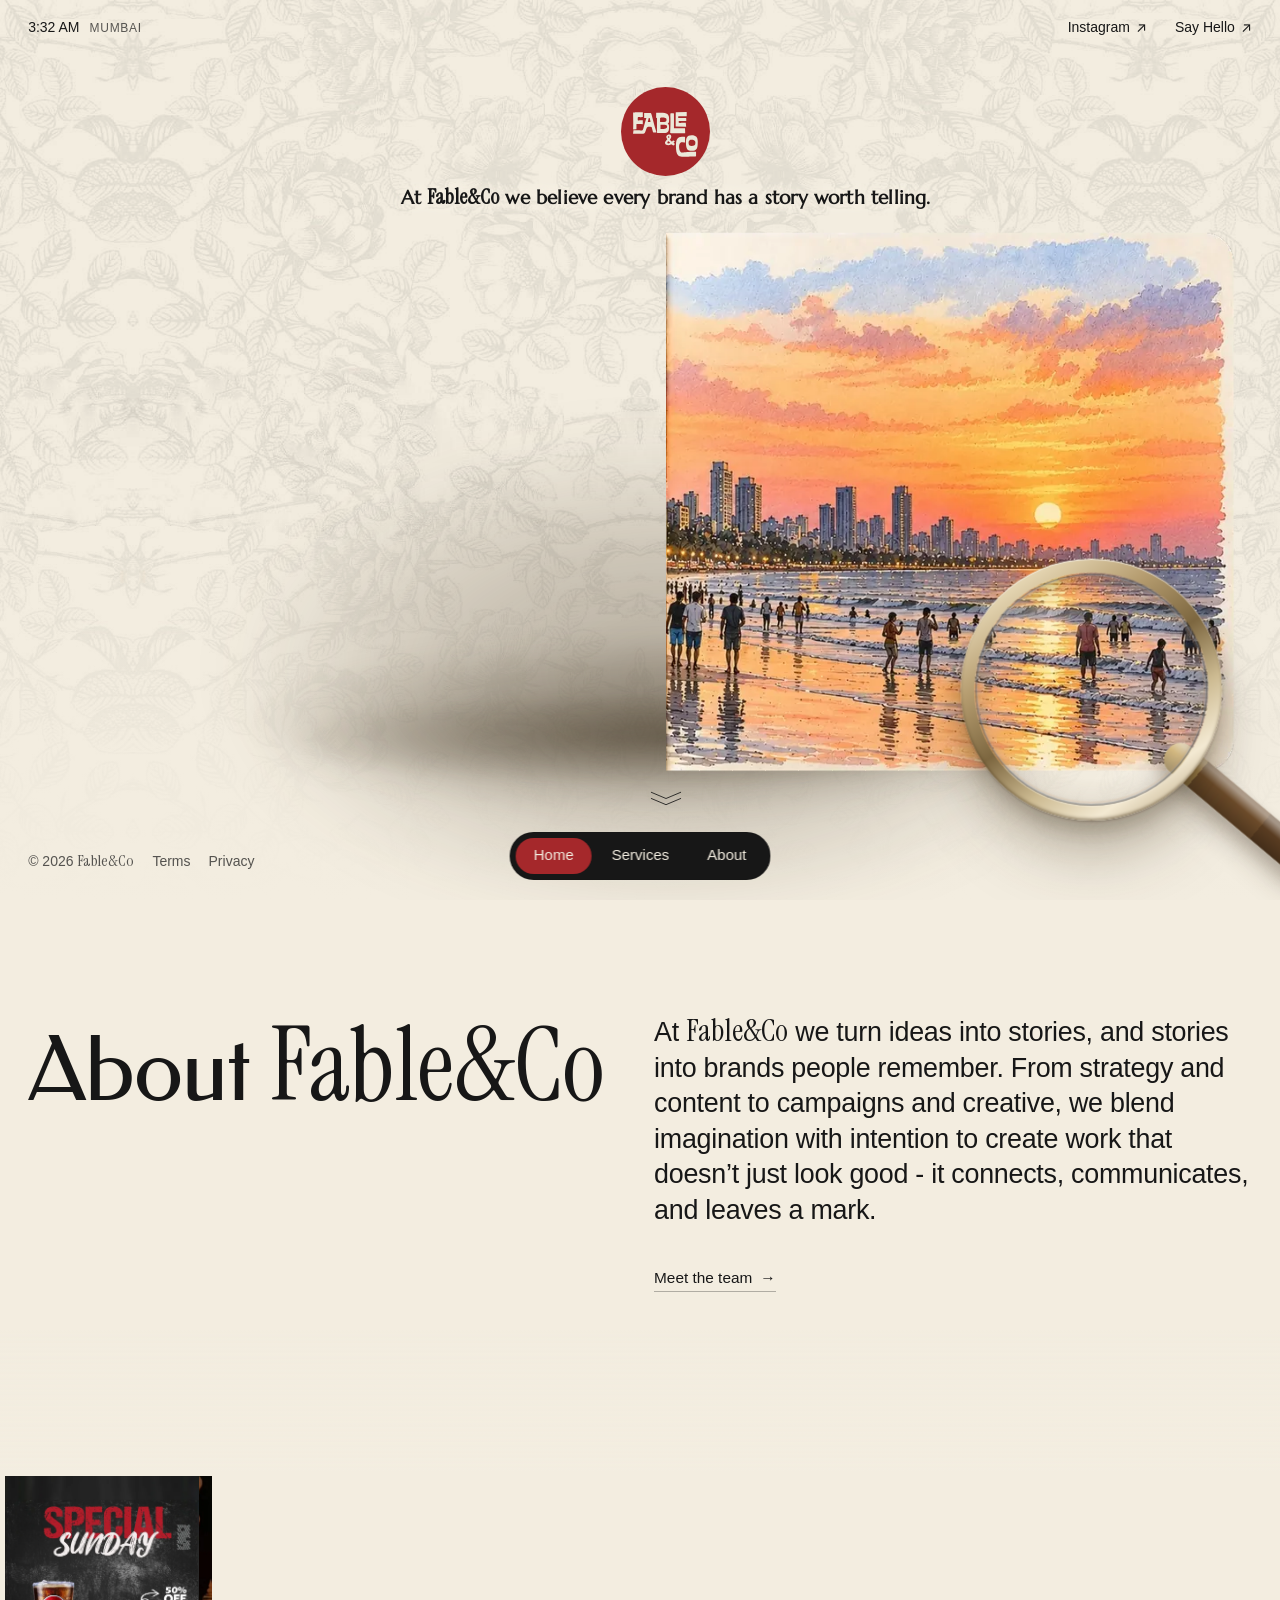
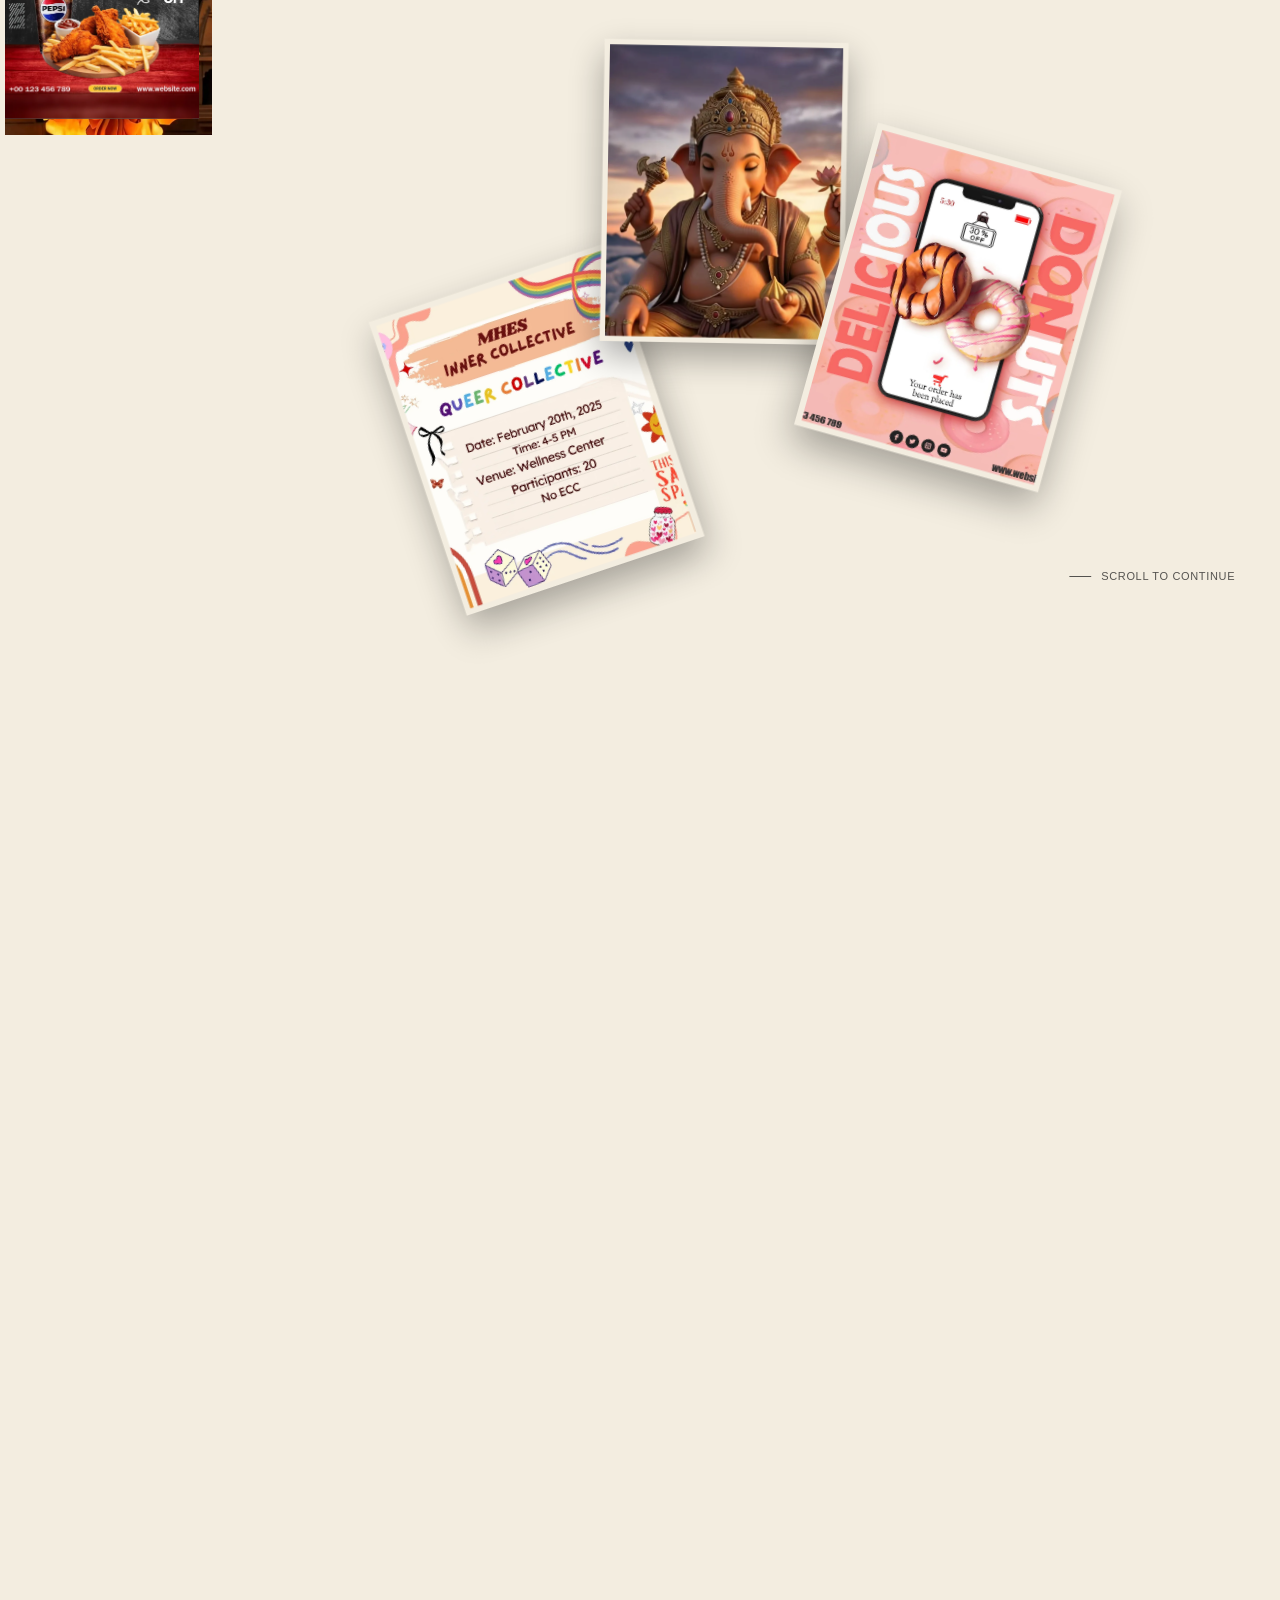
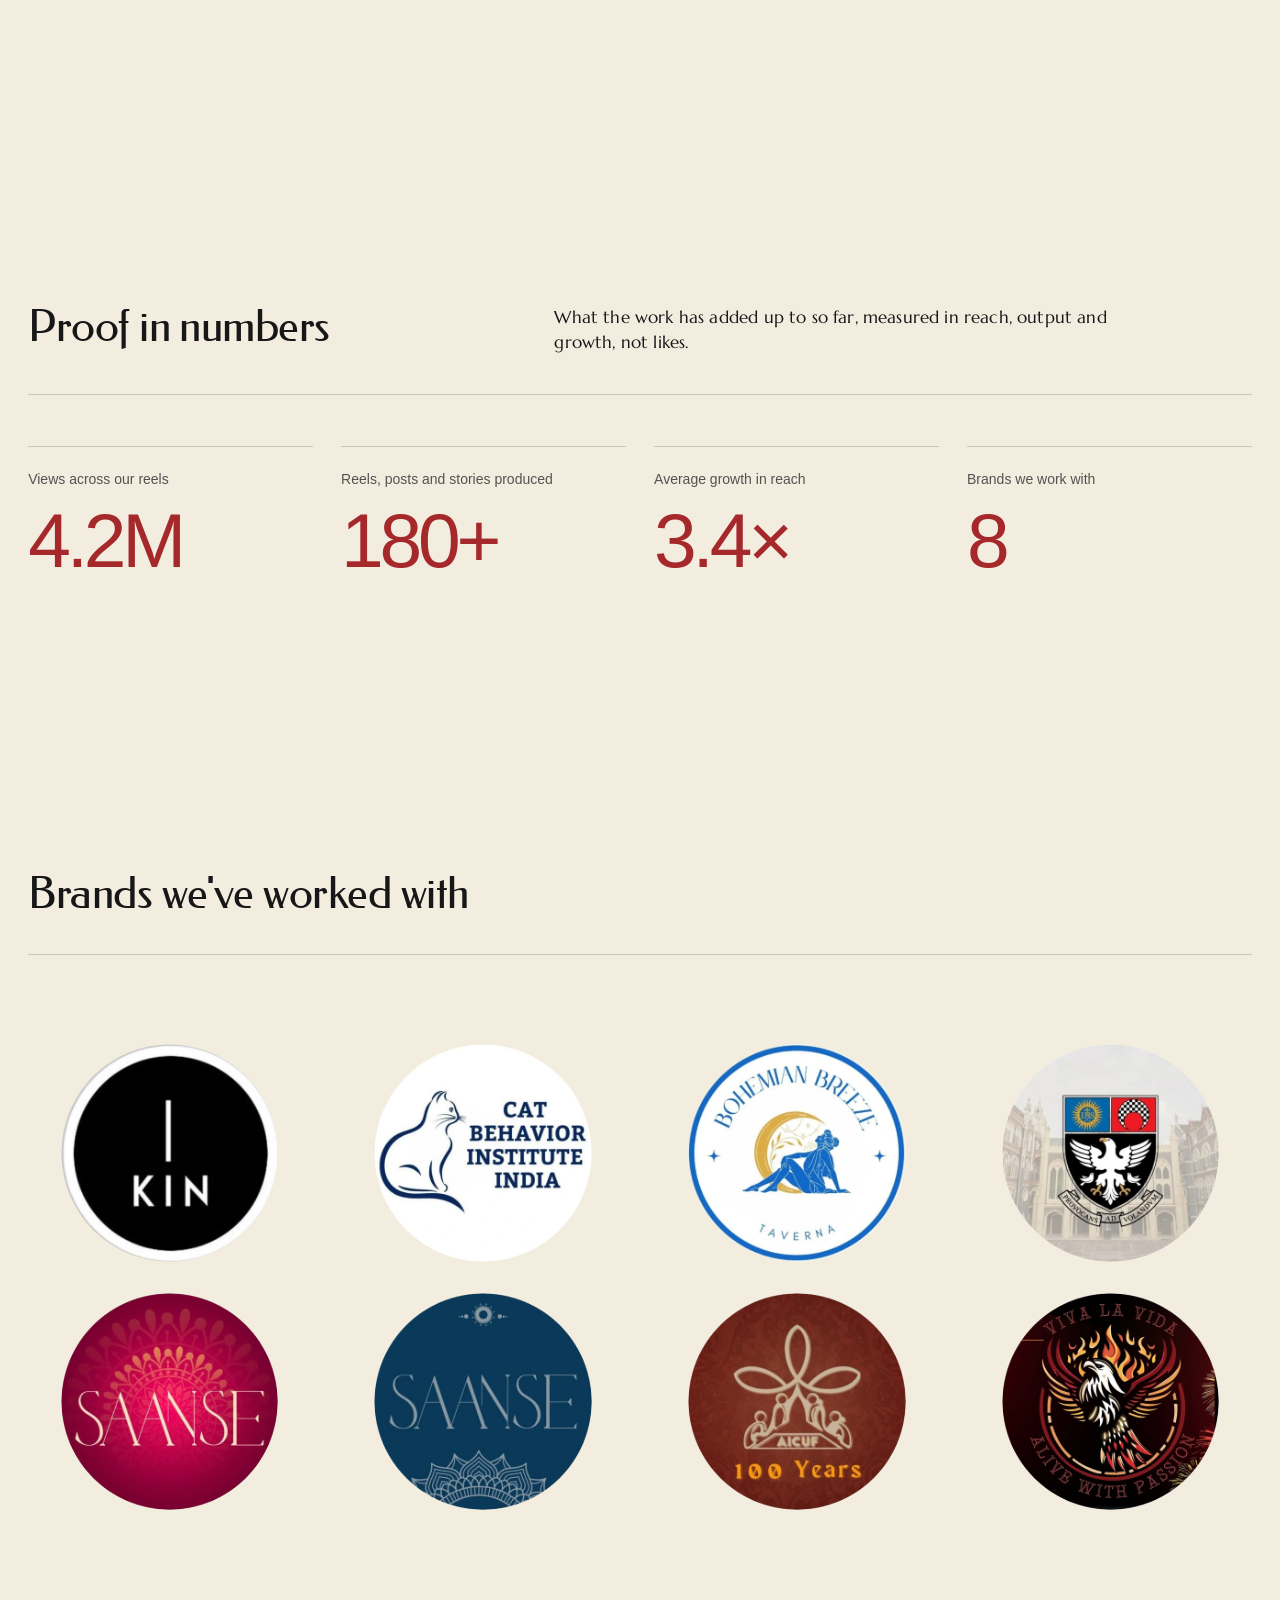
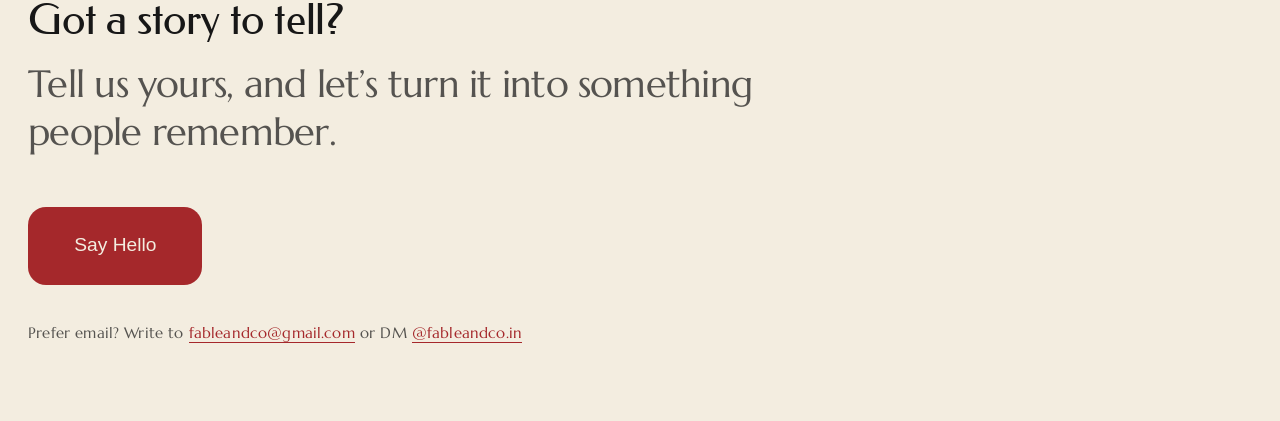
==== commit d72a3689: "New logo (brick red disc on cream) and matching site colours: cream #F3EDE0, red #A5282B, charcoal #" ====
--- a/index.html
+++ b/index.html
@@ -30,7 +30,7 @@
 }
 </script>
 <meta name="description" content="Fable&amp;Co plans, films, produces, and manages short-form content: reels, posts, and stories, measured against reach, sales, and footfall, not likes.">
-<meta name="theme-color" content="#F7F1E3">
+<meta name="theme-color" content="#F3EDE0">
 <meta property="og:type" content="website">
 <meta property="og:site_name" content="Fable&amp;Co">
 <meta property="og:title" content="Fable&amp;Co | Social media, run like a sales channel">
@@ -50,8 +50,8 @@
 <script>document.documentElement.classList.add("sk-loading")</script>
 <link rel="preload" as="image" href="images/sketchbook/spread-01.webp?v=9" type="image/webp" fetchpriority="high">
 <link rel="preload" as="font" type="font/woff2" href="fonts/instrument-serif.woff2" crossorigin>
-<link rel="stylesheet" href="styles.css?v=78">
-<link rel="stylesheet" href="sketchbook.css?v=69">
+<link rel="stylesheet" href="styles.css?v=79">
+<link rel="stylesheet" href="sketchbook.css?v=70">
 </head>
 <body class="home">
 
@@ -201,7 +201,7 @@
   <a href="about.html">About</a>
 </nav>
 
-<script src="site.js?v=67"></script>
+<script src="site.js?v=68"></script>
 <script src="work.js?v=20" defer></script>
 <script src="sketchbook.js?v=48"></script>
 </body>
--- a/styles.css
+++ b/styles.css
@@ -6,9 +6,9 @@
   --r-btn:14px;            /* rounded call-to-action boxes */
   --r-btn-lg:18px;
   /* the brand palette: 60% warm cream (paper), 30% deep charcoal for structure and type, 10% Fable red for the accent */
-  --cream:#F7F1E3;         /* 60%: backgrounds */
+  --cream:#F3EDE0;         /* 60%: backgrounds */
   --ink:#171717;           /* 30%: headings, body text, navigation, footer */
-  --red:#FF292D;           /* 10%: logo, buttons, links, hover states, small accents */
+  --red:#A5282B;           /* 10%: logo, buttons, links, hover states, small accents */
   --navy:var(--ink);       /* legacy names kept so older rules still resolve */
   --sky:var(--cream);
   --indigo:var(--red);
@@ -23,6 +23,7 @@
   --text:var(--ink);
   --text-muted:rgb(23 23 23 / .72);
   --line:rgb(23 23 23 / .18);
+  --link:var(--red);          /* red links, hover states and big numbers (the home page lightens it on the dark scroll state) */
   --accent:var(--red);
   --accent-hover:var(--ink);
 
@@ -54,11 +55,11 @@
   --dock-bg:var(--ink);
   --dock-border:rgb(23 23 23 / .9);
   --dock-text:var(--cream);
-  --dock-hover-bg:rgb(247 241 227 / .14);
+  --dock-hover-bg:rgb(243 237 224 / .14);
   --dock-active-bg:var(--red);
   --dock-active-text:var(--cream);
   --btn-primary-bg:var(--red);
-  --btn-primary-bg-hover:#D91E22;
+  --btn-primary-bg-hover:#8A2023;
   --btn-primary-text:var(--cream);
   --mark-bg:var(--red);
   --mark-text:var(--cream);
@@ -89,7 +90,7 @@
 .label{font-size:var(--fs-label);color:var(--text-muted);letter-spacing:.02em}
 .muted{color:var(--text-muted)}
 .arrow-link{display:inline-flex;align-items:center;gap:8px;padding-bottom:2px;border-bottom:1px solid var(--line);transition:border-color .2s ease}
-.arrow-link:hover{border-color:var(--red);color:var(--red)}
+.arrow-link:hover{border-color:var(--link);color:var(--link)}
 
 /* ---------- logo mark ---------- */
 .mark{
@@ -113,7 +114,7 @@
 .clock-city{font-size:var(--fs-label);text-transform:uppercase;letter-spacing:.06em;color:var(--topbar-muted);transition:color .25s ease}
 .topbar-links{display:flex;justify-content:flex-end;gap:28px;font-size:var(--fs-small)}
 .topbar-links a{display:inline-flex;align-items:center;gap:6px;transition:opacity .2s ease}
-.topbar-links a:hover{color:var(--red)}
+.topbar-links a:hover{color:var(--link)}
 
 /* ---------- floating dock ---------- */
 .dock{
@@ -223,14 +224,14 @@
 .brand-link{position:relative;display:block;border-radius:50%}
 /* a soft icy light that blooms behind the logo on hover or keyboard focus */
 .brand-link::before{content:"";position:absolute;inset:-22%;z-index:0;border-radius:50%;pointer-events:none;
-  background:radial-gradient(closest-side,rgb(255 41 45 / .22),rgb(255 41 45 / .1) 55%,rgb(255 41 45 / 0) 100%);
+  background:radial-gradient(closest-side,rgb(165 40 43 / .22),rgb(165 40 43 / .1) 55%,rgb(165 40 43 / 0) 100%);
   opacity:0;transform:scale(.78);transition:opacity .4s ease,transform .5s cubic-bezier(.2,.7,.2,1)}
-.brand-logo img{position:relative;z-index:1;width:100%;height:auto;aspect-ratio:1;border-radius:50%;box-shadow:0 0 0 rgb(255 41 45 / 0);transition:transform .45s cubic-bezier(.2,.7,.2,1),box-shadow .45s ease}
+.brand-logo img{position:relative;z-index:1;width:100%;height:auto;aspect-ratio:1;border-radius:50%;box-shadow:0 0 0 rgb(165 40 43 / 0);transition:transform .45s cubic-bezier(.2,.7,.2,1),box-shadow .45s ease}
 a.brand-link:focus-visible{outline:none}
 a.brand-link:focus-visible img{outline:2px solid var(--text);outline-offset:6px}
 @media (hover:hover){
   a.brand-link:hover::before{opacity:1;transform:scale(1)}
-  a.brand-link:hover img{transform:translateY(-10px) scale(1.06);box-shadow:0 22px 44px rgb(0 0 0 / .38),0 0 0 6px rgb(255 41 45 / .18)}
+  a.brand-link:hover img{transform:translateY(-10px) scale(1.06);box-shadow:0 22px 44px rgb(0 0 0 / .38),0 0 0 6px rgb(165 40 43 / .18)}
 }
 a.brand-link:focus-visible::before{opacity:1;transform:scale(1)}
 a.brand-link:focus-visible img{transform:translateY(-10px) scale(1.06)}
@@ -262,7 +263,7 @@
 .home-foot{position:fixed;left:0;right:0;bottom:max(28px,env(safe-area-inset-bottom));z-index:30;display:flex;justify-content:space-between;align-items:center;padding-inline:var(--gutter);font-size:var(--fs-small);pointer-events:none}
 .home-foot > *{pointer-events:auto}
 .home-foot nav{display:flex;gap:18px;color:var(--text-muted)}
-.home-foot nav a:hover,.home-foot .mail:hover{color:var(--red)}
+.home-foot nav a:hover,.home-foot .mail:hover{color:var(--link)}
 /* the pinned footer sits over the cream sketchbook hero before the page scrolls */
 .home-foot,.home-foot nav{transition:color .2s ease}
 body.on-paper .home-foot{color:#171717}
@@ -330,7 +331,7 @@
 .cta p{max-width:36em;color:var(--text-muted);margin-bottom:32px}
 .cta h2 + .btn{margin-top:14px}
 .cta .fine{margin:24px 0 0;font-size:var(--fs-small)}
-.cta .fine a{color:var(--red);border-bottom:1px solid currentColor}
+.cta .fine a{color:var(--link);border-bottom:1px solid currentColor}
 .cta .fine a:hover{color:var(--ink)}
 /* the "Let's be friends!" closing section is a big, confident finale (home and About) */
 .cta-big{padding-block:clamp(88px,12vw,200px) clamp(48px,6vw,96px)}
@@ -349,7 +350,7 @@
 .site-footer{border-top:1px solid var(--line);padding-block:28px}
 .site-footer .wrap{display:flex;flex-wrap:wrap;justify-content:space-between;gap:12px 24px;font-size:var(--fs-small);color:var(--text-muted)}
 .site-footer nav{display:flex;flex-wrap:wrap;gap:8px 22px}
-.site-footer a:hover{color:var(--red)}
+.site-footer a:hover{color:var(--link)}
 
 /* legal */
 .legal{max-width:760px;padding-block:clamp(40px,5vw,72px)}
@@ -358,7 +359,7 @@
 .legal p,.legal li{color:var(--text-muted);margin-bottom:14px}
 .legal strong{color:var(--text);font-weight:500}
 .legal ul{margin:0 0 14px 18px;list-style:disc}
-.legal a{color:var(--red);border-bottom:1px solid currentColor}
+.legal a{color:var(--link);border-bottom:1px solid currentColor}
 .legal .disclaimer{margin-top:48px;padding:20px 22px;border:1px solid var(--line);border-radius:2px;font-size:var(--fs-small);color:var(--text-muted)}
 
 /* 404 */
@@ -431,4 +432,4 @@
 
 /* headings take the 30% light blue on red (red on the light-blue start of the home page) */
 h1,h2,h3,.display,.row-title,.w-words,.w-our,.w-work,.stat-num,.home-cta.cta-big .label{color:var(--head)}
-.stat-num{color:var(--red)}
+.stat-num{color:var(--link)}
--- a/sketchbook.css
+++ b/sketchbook.css
@@ -10,7 +10,7 @@
   src:url(fonts/newsreader.woff2) format('woff2')}
 
 .sk-hero{
-  --paper:#F7F1E3;
+  --paper:#F3EDE0;
   --ink:#171717;
   --ink-soft:rgba(23,23,23,.58);
   --display:'Instrument Serif',"New York",Georgia,'Times New Roman',serif;
@@ -66,7 +66,7 @@
 /* the floral sketch behind the hero. Landscape screens use a widened copy made by mirroring the picture side to side
    (so there is no visible join and no stretching); phones use the original tall picture. */
 .sk-hero{
-  background-color:#F7F1E3;   /* exactly the cream of the page and top bar */
+  background-color:#F3EDE0;   /* exactly the cream of the page and top bar */
 }
 /* the sketch is white with grey lines, so it is multiplied over the blue: the white turns into the blue and the lines stay */
 .sk-hero::before{
@@ -78,7 +78,7 @@
 /* the wallpaper fades out toward the bottom, into exactly the colour of the About section below, so there is no edge */
 .sk-hero::after{
   content:"";position:absolute;left:0;right:0;bottom:0;height:44%;z-index:0;pointer-events:none;
-  background:linear-gradient(to bottom,rgb(247 241 227 / 0) 0%,rgb(247 241 227 / .38) 35%,rgb(247 241 227 / .78) 70%,#F7F1E3 100%);
+  background:linear-gradient(to bottom,rgb(243 237 224 / 0) 0%,rgb(243 237 224 / .38) 35%,rgb(243 237 224 / .78) 70%,#F3EDE0 100%);
 }
 .sk-hero .sb-wrap{display:grid;justify-items:center;gap:20px;width:100%;position:relative;z-index:2}
 .sk-hero .sb-stage{
@@ -217,7 +217,7 @@
 
 /* ---- About us: the same paper, wash and botanicals as the hero's bottom edge ---- */
 .sk-paper{
-  --ink:#171717;--paper:#F7F1E3;
+  --ink:#171717;--paper:#F3EDE0;
   position:relative;overflow:hidden;background:var(--paper);color:var(--ink);
 }
 .sk-paper>.wrap{position:relative;z-index:2}
@@ -230,7 +230,7 @@
 /* ---- loading screen: covers the page while the book's pages get ready ---- */
 .sk-loader{
   position:fixed;inset:0;z-index:1000;display:none;flex-direction:column;align-items:center;justify-content:center;gap:22px;
-  background:#F7F1E3;color:#171717;
+  background:#F3EDE0;color:#171717;
   opacity:1;transition:opacity .45s ease;
 }
 .sk-loading .sk-loader{display:flex}
@@ -242,7 +242,7 @@
   animation:sk-loader-in .7s ease both;
 }
 .sk-loader-bar{position:relative;display:block;width:clamp(120px,18vw,180px);height:1px;background:rgba(23,23,23,.16);overflow:hidden}
-.sk-loader-bar i{display:block;height:100%;width:100%;background:#FF292D;transform:scaleX(.04);transform-origin:left;transition:transform .35s ease}
+.sk-loader-bar i{display:block;height:100%;width:100%;background:#A5282B;transform:scaleX(.04);transform-origin:left;transition:transform .35s ease}
 
 .sk-loader-logo{display:block;width:clamp(88px,12vw,128px);height:auto;animation:sk-loader-in .7s ease both}
 @keyframes sk-loader-in{from{opacity:0;transform:translateY(6px)}}
@@ -252,7 +252,7 @@
 .home-about{--sk-fade:clamp(90px,11vw,170px);padding-bottom:var(--sk-fade)}
 .home-about::after{
   content:"";position:absolute;left:0;right:0;bottom:0;height:var(--sk-fade);z-index:1;pointer-events:none;
-  background:linear-gradient(to bottom,rgb(247 241 227 / 0) 0%,var(--bg) 100%);   /* var(--bg) follows the scroll effect, so the join never shows */
+  background:linear-gradient(to bottom,rgb(243 237 224 / 0) 0%,var(--bg) 100%);   /* var(--bg) follows the scroll effect, so the join never shows */
 }
 .home-about .row{border-bottom:0}
 
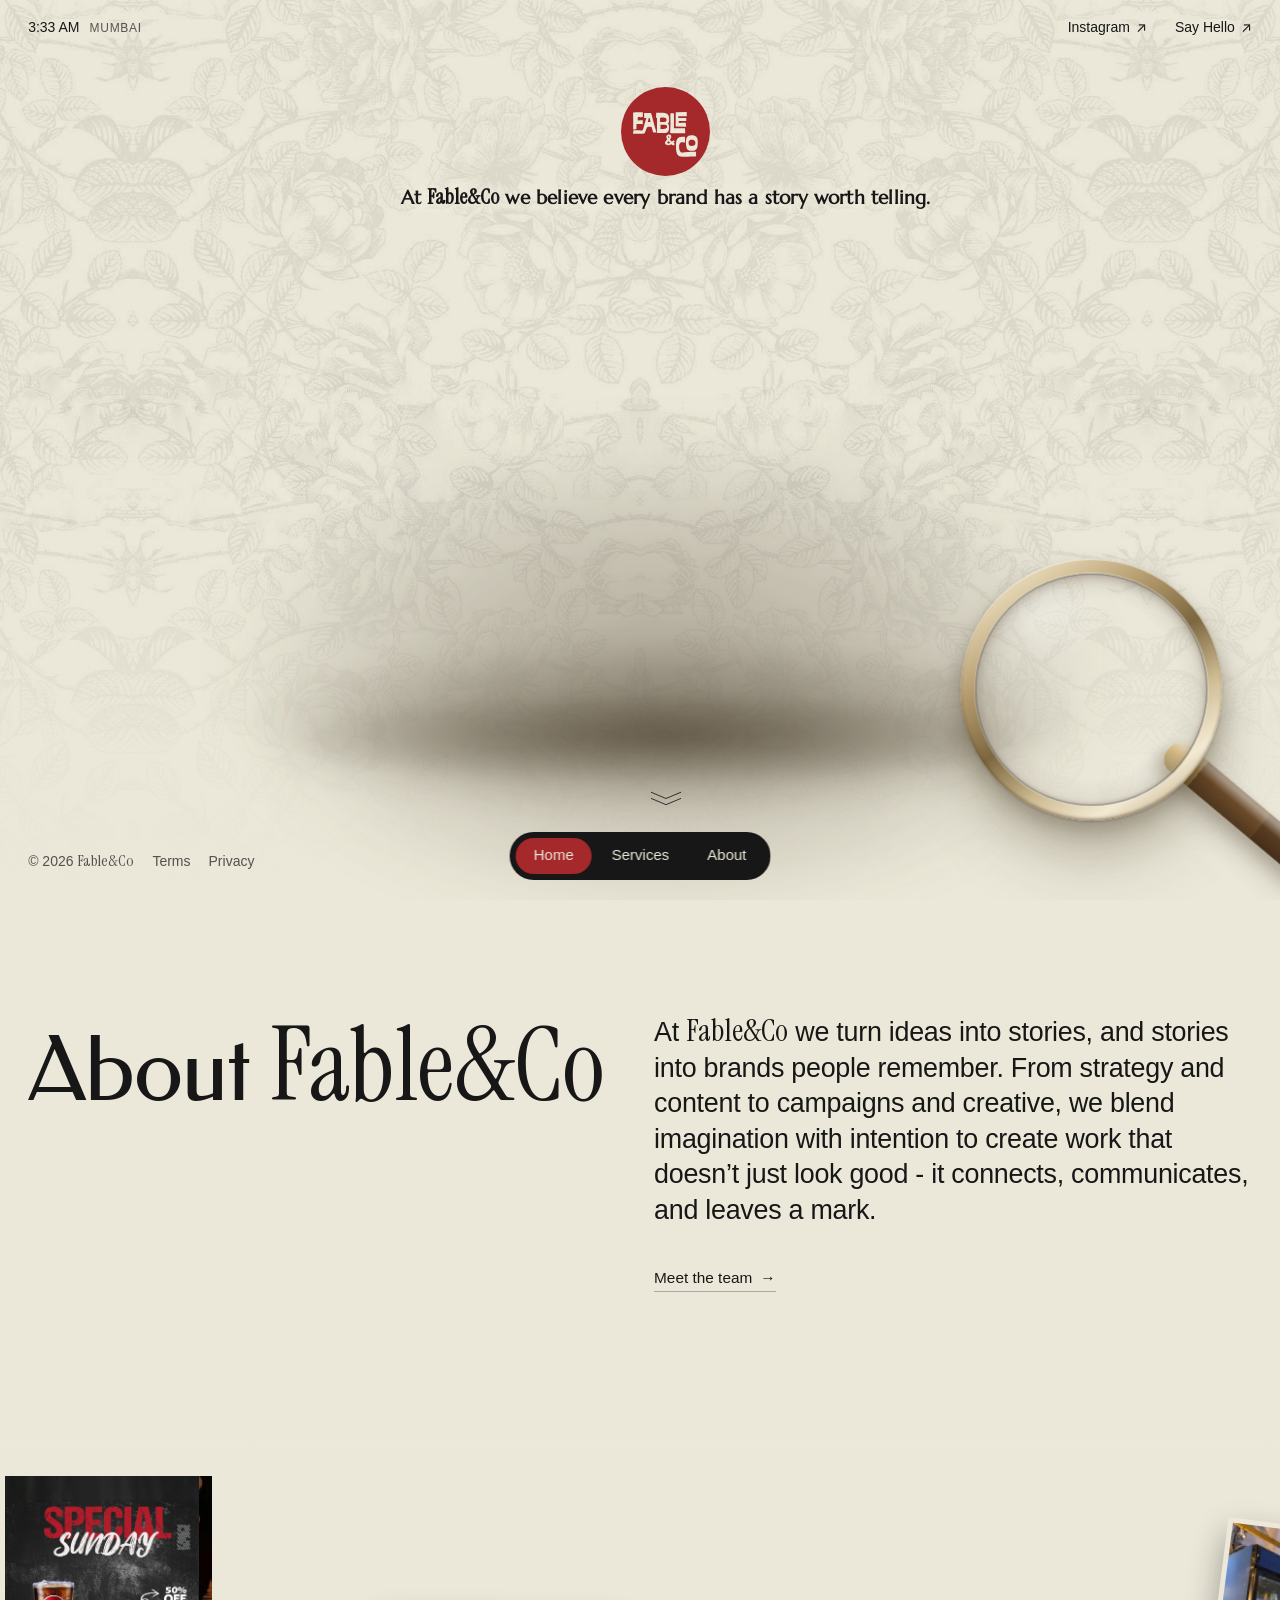
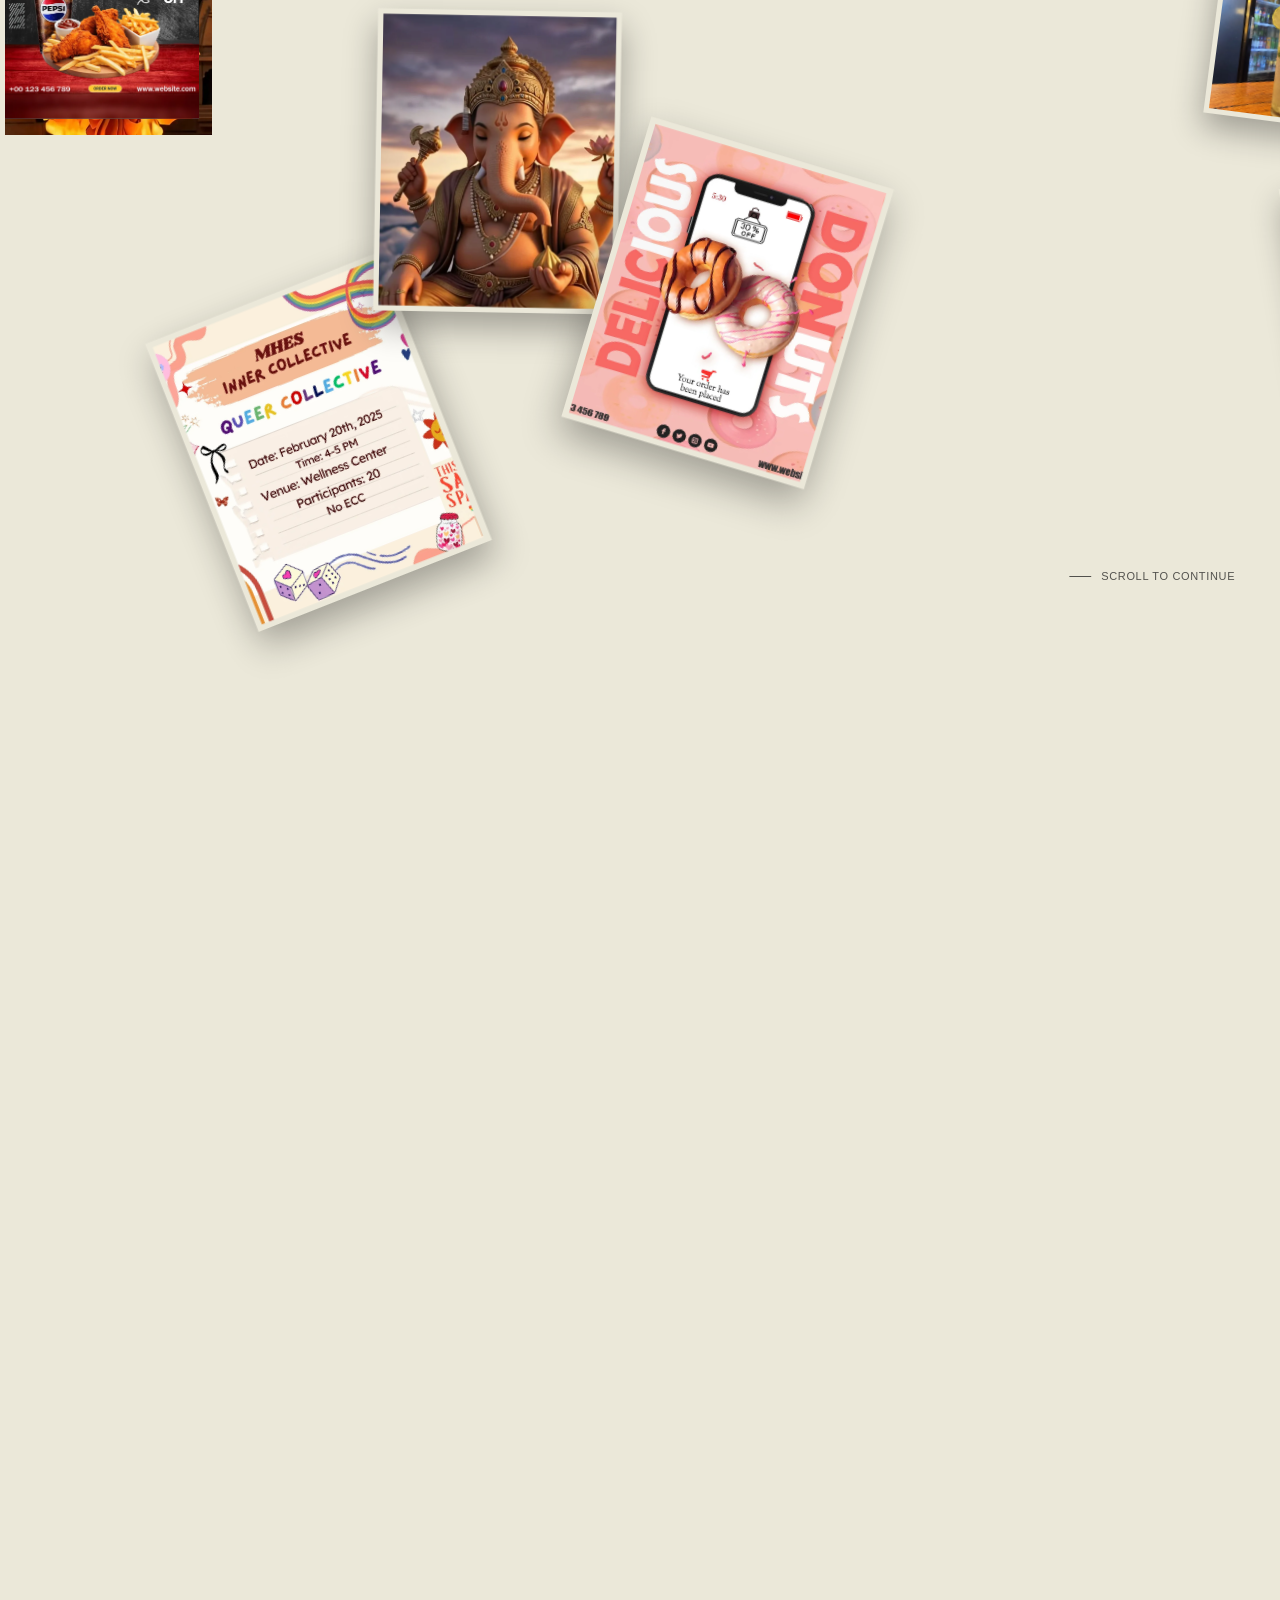
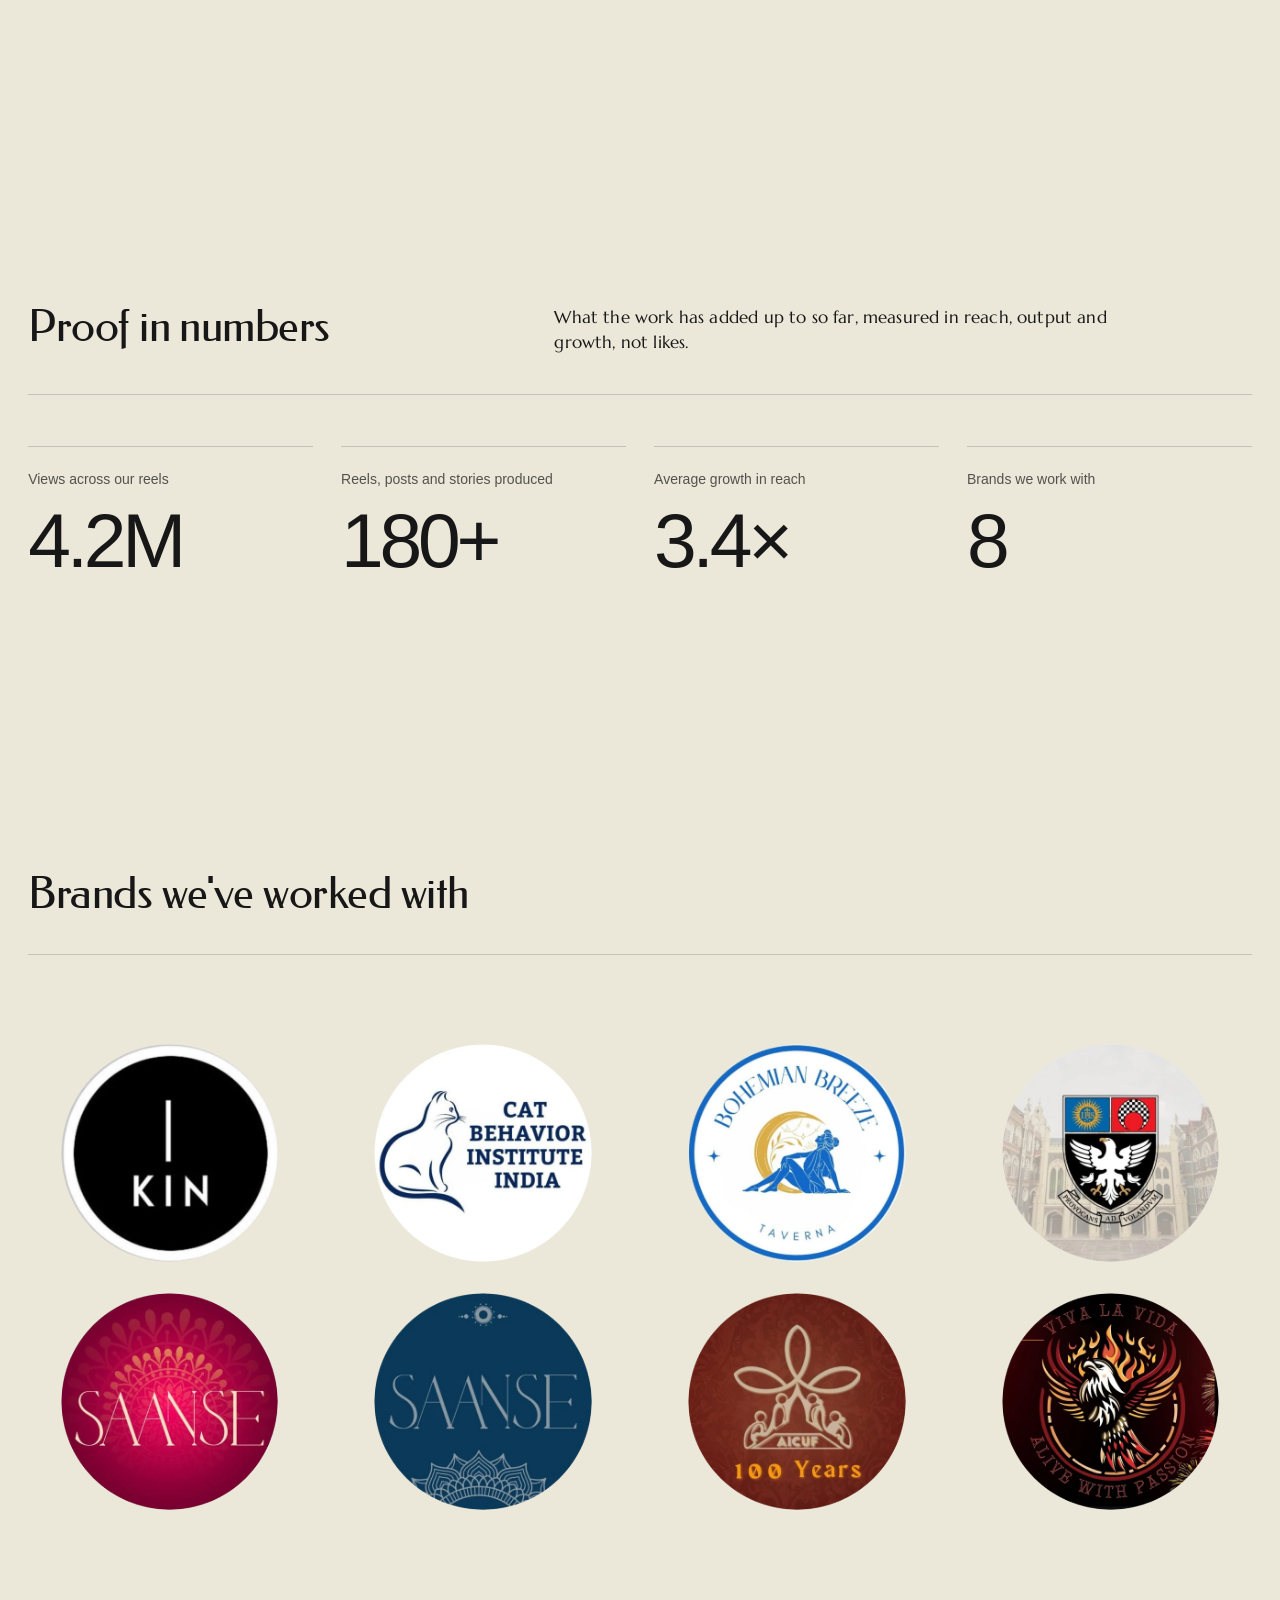
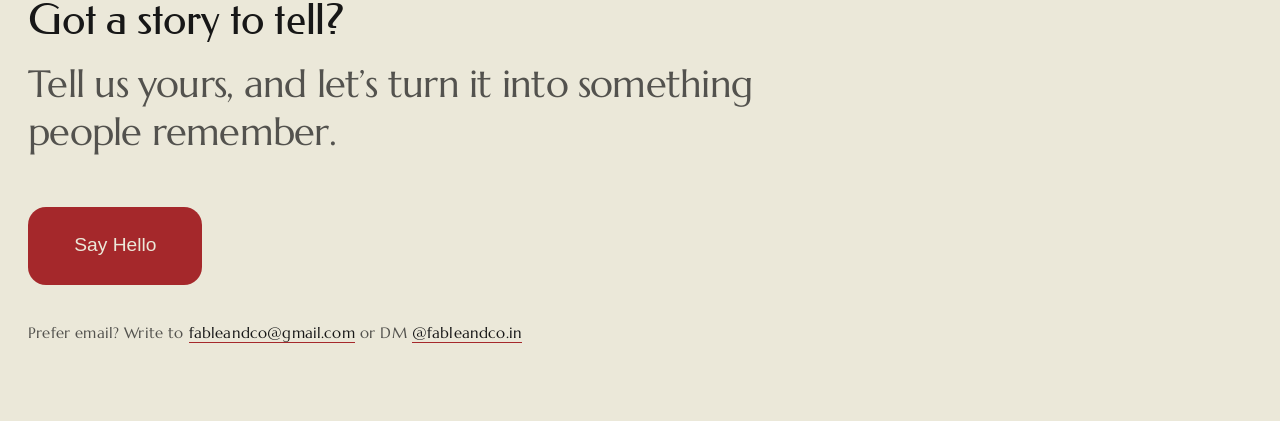
==== commit 3dfc616d: "Palette: 60% #EBE8D9 background, 30% #171717 text and structure, 10% #A5282B for CTAs and icons Co-A" ====
--- a/index.html
+++ b/index.html
@@ -30,7 +30,7 @@
 }
 </script>
 <meta name="description" content="Fable&amp;Co plans, films, produces, and manages short-form content: reels, posts, and stories, measured against reach, sales, and footfall, not likes.">
-<meta name="theme-color" content="#F3EDE0">
+<meta name="theme-color" content="#EBE8D9">
 <meta property="og:type" content="website">
 <meta property="og:site_name" content="Fable&amp;Co">
 <meta property="og:title" content="Fable&amp;Co | Social media, run like a sales channel">
@@ -50,8 +50,8 @@
 <script>document.documentElement.classList.add("sk-loading")</script>
 <link rel="preload" as="image" href="images/sketchbook/spread-01.webp?v=9" type="image/webp" fetchpriority="high">
 <link rel="preload" as="font" type="font/woff2" href="fonts/instrument-serif.woff2" crossorigin>
-<link rel="stylesheet" href="styles.css?v=79">
-<link rel="stylesheet" href="sketchbook.css?v=70">
+<link rel="stylesheet" href="styles.css?v=80">
+<link rel="stylesheet" href="sketchbook.css?v=71">
 </head>
 <body class="home">
 
@@ -201,7 +201,7 @@
   <a href="about.html">About</a>
 </nav>
 
-<script src="site.js?v=68"></script>
+<script src="site.js?v=69"></script>
 <script src="work.js?v=20" defer></script>
 <script src="sketchbook.js?v=48"></script>
 </body>
--- a/styles.css
+++ b/styles.css
@@ -6,7 +6,7 @@
   --r-btn:14px;            /* rounded call-to-action boxes */
   --r-btn-lg:18px;
   /* the brand palette: 60% warm cream (paper), 30% deep charcoal for structure and type, 10% Fable red for the accent */
-  --cream:#F3EDE0;         /* 60%: backgrounds */
+  --cream:#EBE8D9;         /* 60%: backgrounds */
   --ink:#171717;           /* 30%: headings, body text, navigation, footer */
   --red:#A5282B;           /* 10%: logo, buttons, links, hover states, small accents */
   --navy:var(--ink);       /* legacy names kept so older rules still resolve */
@@ -23,7 +23,8 @@
   --text:var(--ink);
   --text-muted:rgb(23 23 23 / .72);
   --line:rgb(23 23 23 / .18);
-  --link:var(--red);          /* red links, hover states and big numbers (the home page lightens it on the dark scroll state) */
+  --link:var(--ink);          /* links and big numbers are charcoal (cream on the dark scroll state); red is kept for buttons, icons and hovers */
+  --hover:var(--red);
   --accent:var(--red);
   --accent-hover:var(--ink);
 
@@ -55,7 +56,7 @@
   --dock-bg:var(--ink);
   --dock-border:rgb(23 23 23 / .9);
   --dock-text:var(--cream);
-  --dock-hover-bg:rgb(243 237 224 / .14);
+  --dock-hover-bg:rgb(235 232 217 / .14);
   --dock-active-bg:var(--red);
   --dock-active-text:var(--cream);
   --btn-primary-bg:var(--red);
@@ -90,7 +91,7 @@
 .label{font-size:var(--fs-label);color:var(--text-muted);letter-spacing:.02em}
 .muted{color:var(--text-muted)}
 .arrow-link{display:inline-flex;align-items:center;gap:8px;padding-bottom:2px;border-bottom:1px solid var(--line);transition:border-color .2s ease}
-.arrow-link:hover{border-color:var(--link);color:var(--link)}
+.arrow-link:hover{border-color:var(--hover);color:var(--hover)}
 
 /* ---------- logo mark ---------- */
 .mark{
@@ -114,7 +115,7 @@
 .clock-city{font-size:var(--fs-label);text-transform:uppercase;letter-spacing:.06em;color:var(--topbar-muted);transition:color .25s ease}
 .topbar-links{display:flex;justify-content:flex-end;gap:28px;font-size:var(--fs-small)}
 .topbar-links a{display:inline-flex;align-items:center;gap:6px;transition:opacity .2s ease}
-.topbar-links a:hover{color:var(--link)}
+.topbar-links a:hover{color:var(--hover)}
 
 /* ---------- floating dock ---------- */
 .dock{
@@ -263,7 +264,7 @@
 .home-foot{position:fixed;left:0;right:0;bottom:max(28px,env(safe-area-inset-bottom));z-index:30;display:flex;justify-content:space-between;align-items:center;padding-inline:var(--gutter);font-size:var(--fs-small);pointer-events:none}
 .home-foot > *{pointer-events:auto}
 .home-foot nav{display:flex;gap:18px;color:var(--text-muted)}
-.home-foot nav a:hover,.home-foot .mail:hover{color:var(--link)}
+.home-foot nav a:hover,.home-foot .mail:hover{color:var(--hover)}
 /* the pinned footer sits over the cream sketchbook hero before the page scrolls */
 .home-foot,.home-foot nav{transition:color .2s ease}
 body.on-paper .home-foot{color:#171717}
@@ -331,8 +332,8 @@
 .cta p{max-width:36em;color:var(--text-muted);margin-bottom:32px}
 .cta h2 + .btn{margin-top:14px}
 .cta .fine{margin:24px 0 0;font-size:var(--fs-small)}
-.cta .fine a{color:var(--link);border-bottom:1px solid currentColor}
-.cta .fine a:hover{color:var(--ink)}
+.cta .fine a{color:var(--link);border-bottom:1px solid var(--hover)}
+.cta .fine a:hover{color:var(--hover)}
 /* the "Let's be friends!" closing section is a big, confident finale (home and About) */
 .cta-big{padding-block:clamp(88px,12vw,200px) clamp(48px,6vw,96px)}
 .home-cta.cta-big{padding-top:clamp(40px,5vw,84px)}
@@ -350,7 +351,7 @@
 .site-footer{border-top:1px solid var(--line);padding-block:28px}
 .site-footer .wrap{display:flex;flex-wrap:wrap;justify-content:space-between;gap:12px 24px;font-size:var(--fs-small);color:var(--text-muted)}
 .site-footer nav{display:flex;flex-wrap:wrap;gap:8px 22px}
-.site-footer a:hover{color:var(--link)}
+.site-footer a:hover{color:var(--hover)}
 
 /* legal */
 .legal{max-width:760px;padding-block:clamp(40px,5vw,72px)}
@@ -359,7 +360,7 @@
 .legal p,.legal li{color:var(--text-muted);margin-bottom:14px}
 .legal strong{color:var(--text);font-weight:500}
 .legal ul{margin:0 0 14px 18px;list-style:disc}
-.legal a{color:var(--link);border-bottom:1px solid currentColor}
+.legal a{color:var(--link);border-bottom:1px solid var(--hover)}
 .legal .disclaimer{margin-top:48px;padding:20px 22px;border:1px solid var(--line);border-radius:2px;font-size:var(--fs-small);color:var(--text-muted)}
 
 /* 404 */
--- a/sketchbook.css
+++ b/sketchbook.css
@@ -10,7 +10,7 @@
   src:url(fonts/newsreader.woff2) format('woff2')}
 
 .sk-hero{
-  --paper:#F3EDE0;
+  --paper:#EBE8D9;
   --ink:#171717;
   --ink-soft:rgba(23,23,23,.58);
   --display:'Instrument Serif',"New York",Georgia,'Times New Roman',serif;
@@ -66,7 +66,7 @@
 /* the floral sketch behind the hero. Landscape screens use a widened copy made by mirroring the picture side to side
    (so there is no visible join and no stretching); phones use the original tall picture. */
 .sk-hero{
-  background-color:#F3EDE0;   /* exactly the cream of the page and top bar */
+  background-color:#EBE8D9;   /* exactly the cream of the page and top bar */
 }
 /* the sketch is white with grey lines, so it is multiplied over the blue: the white turns into the blue and the lines stay */
 .sk-hero::before{
@@ -78,7 +78,7 @@
 /* the wallpaper fades out toward the bottom, into exactly the colour of the About section below, so there is no edge */
 .sk-hero::after{
   content:"";position:absolute;left:0;right:0;bottom:0;height:44%;z-index:0;pointer-events:none;
-  background:linear-gradient(to bottom,rgb(243 237 224 / 0) 0%,rgb(243 237 224 / .38) 35%,rgb(243 237 224 / .78) 70%,#F3EDE0 100%);
+  background:linear-gradient(to bottom,rgb(235 232 217 / 0) 0%,rgb(235 232 217 / .38) 35%,rgb(235 232 217 / .78) 70%,#EBE8D9 100%);
 }
 .sk-hero .sb-wrap{display:grid;justify-items:center;gap:20px;width:100%;position:relative;z-index:2}
 .sk-hero .sb-stage{
@@ -217,7 +217,7 @@
 
 /* ---- About us: the same paper, wash and botanicals as the hero's bottom edge ---- */
 .sk-paper{
-  --ink:#171717;--paper:#F3EDE0;
+  --ink:#171717;--paper:#EBE8D9;
   position:relative;overflow:hidden;background:var(--paper);color:var(--ink);
 }
 .sk-paper>.wrap{position:relative;z-index:2}
@@ -230,7 +230,7 @@
 /* ---- loading screen: covers the page while the book's pages get ready ---- */
 .sk-loader{
   position:fixed;inset:0;z-index:1000;display:none;flex-direction:column;align-items:center;justify-content:center;gap:22px;
-  background:#F3EDE0;color:#171717;
+  background:#EBE8D9;color:#171717;
   opacity:1;transition:opacity .45s ease;
 }
 .sk-loading .sk-loader{display:flex}
@@ -252,7 +252,7 @@
 .home-about{--sk-fade:clamp(90px,11vw,170px);padding-bottom:var(--sk-fade)}
 .home-about::after{
   content:"";position:absolute;left:0;right:0;bottom:0;height:var(--sk-fade);z-index:1;pointer-events:none;
-  background:linear-gradient(to bottom,rgb(243 237 224 / 0) 0%,var(--bg) 100%);   /* var(--bg) follows the scroll effect, so the join never shows */
+  background:linear-gradient(to bottom,rgb(235 232 217 / 0) 0%,var(--bg) 100%);   /* var(--bg) follows the scroll effect, so the join never shows */
 }
 .home-about .row{border-bottom:0}
 
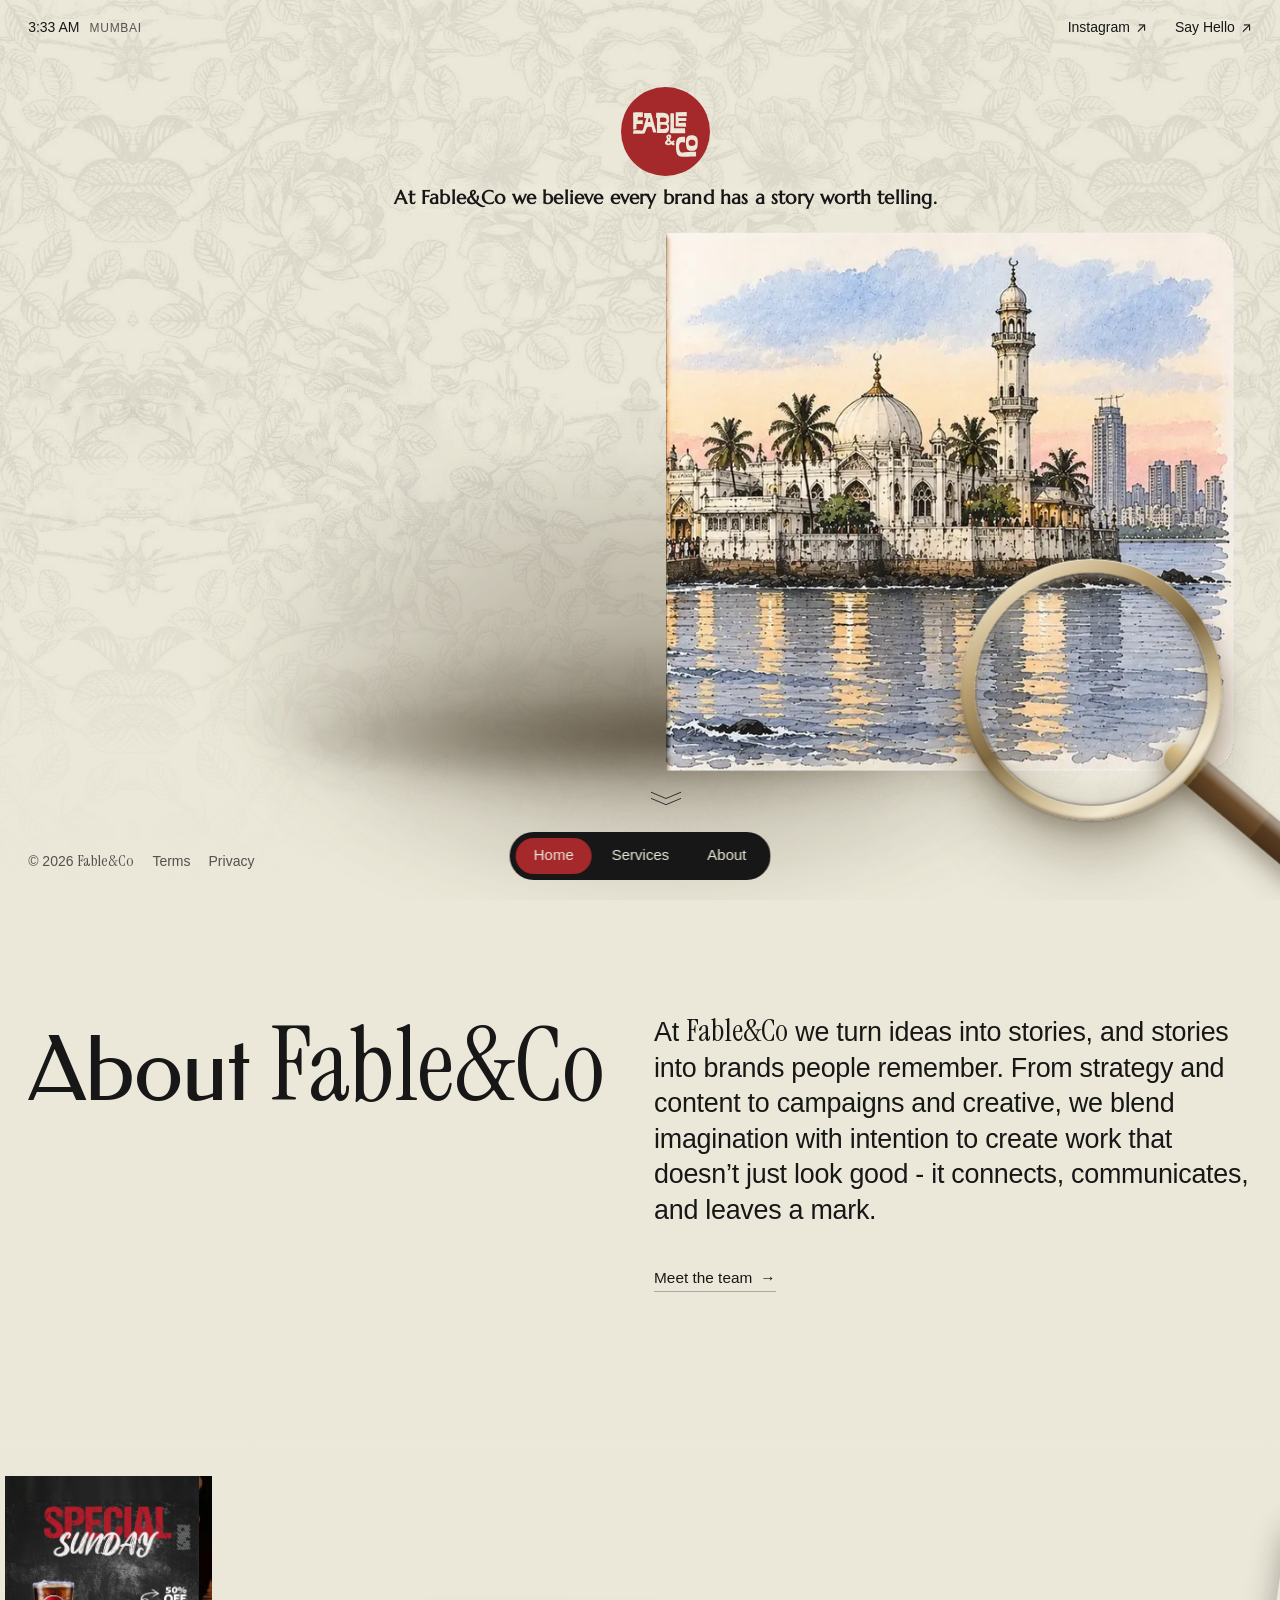
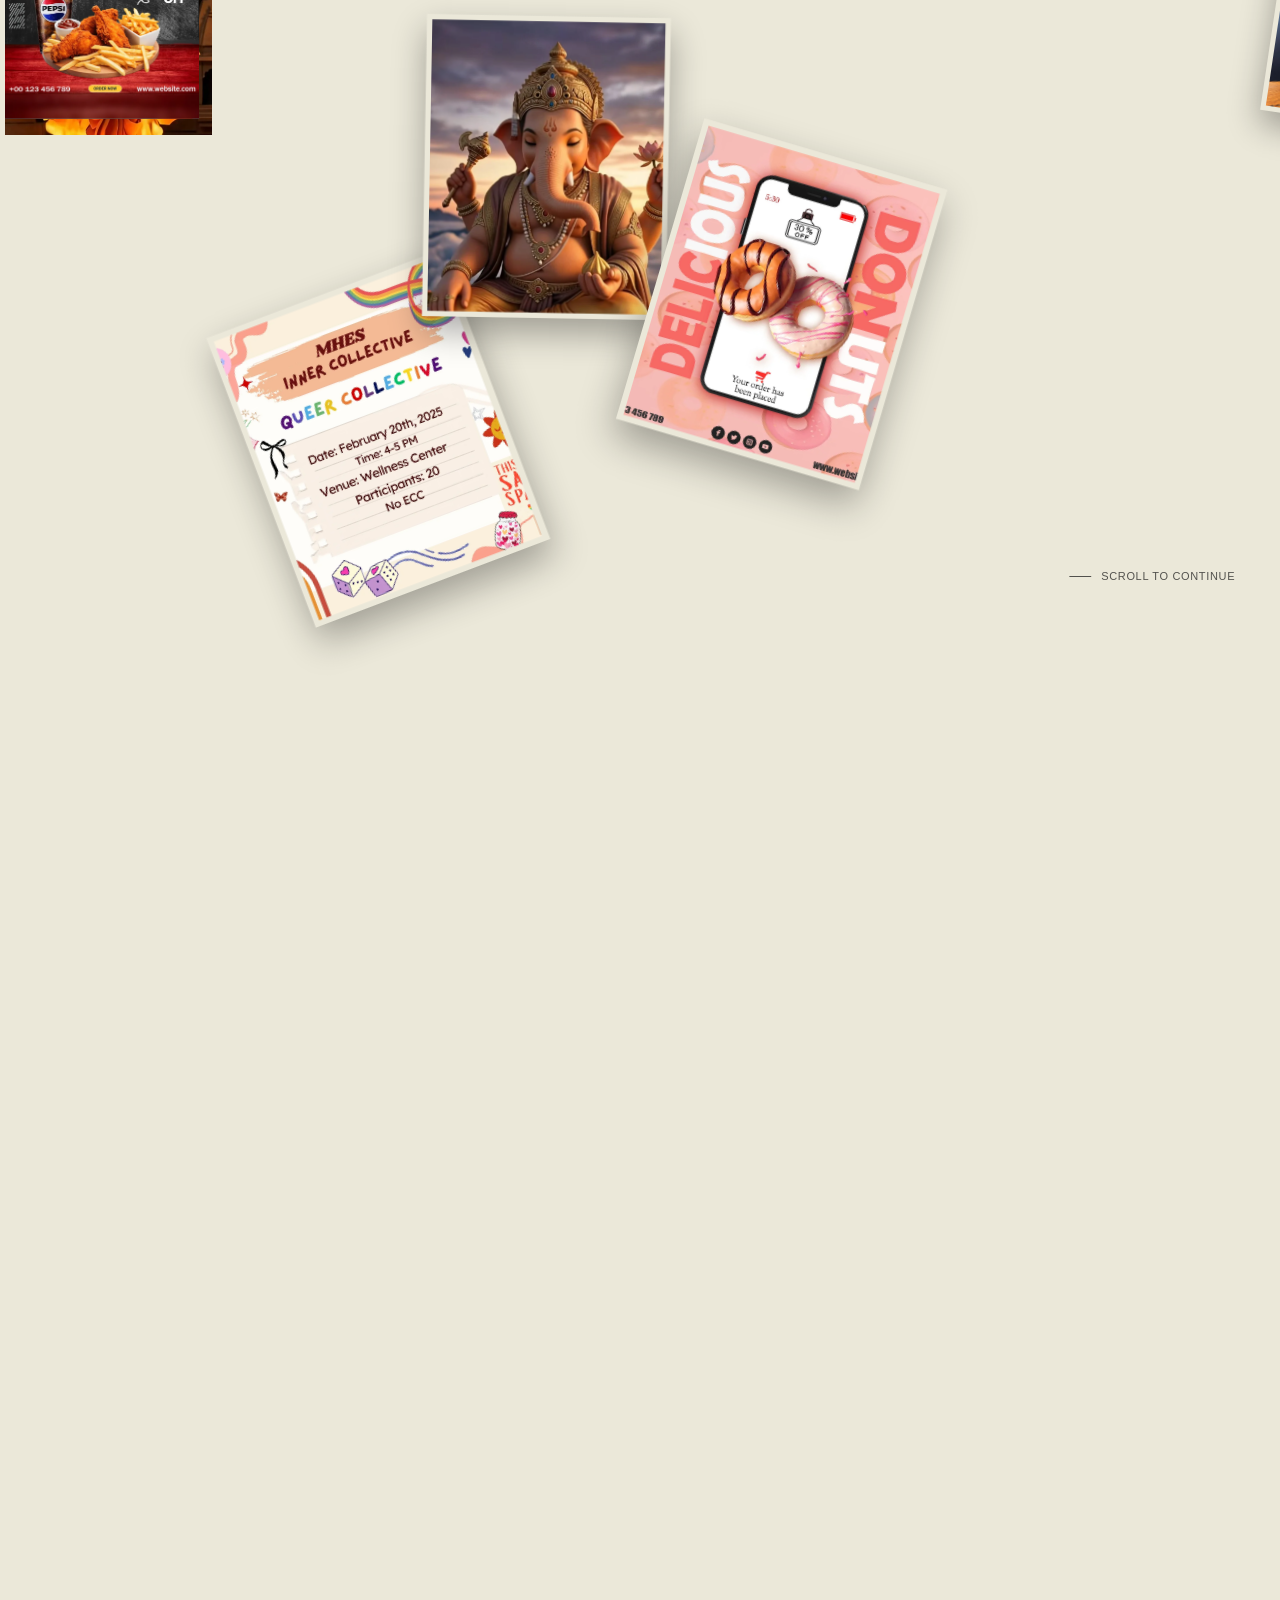
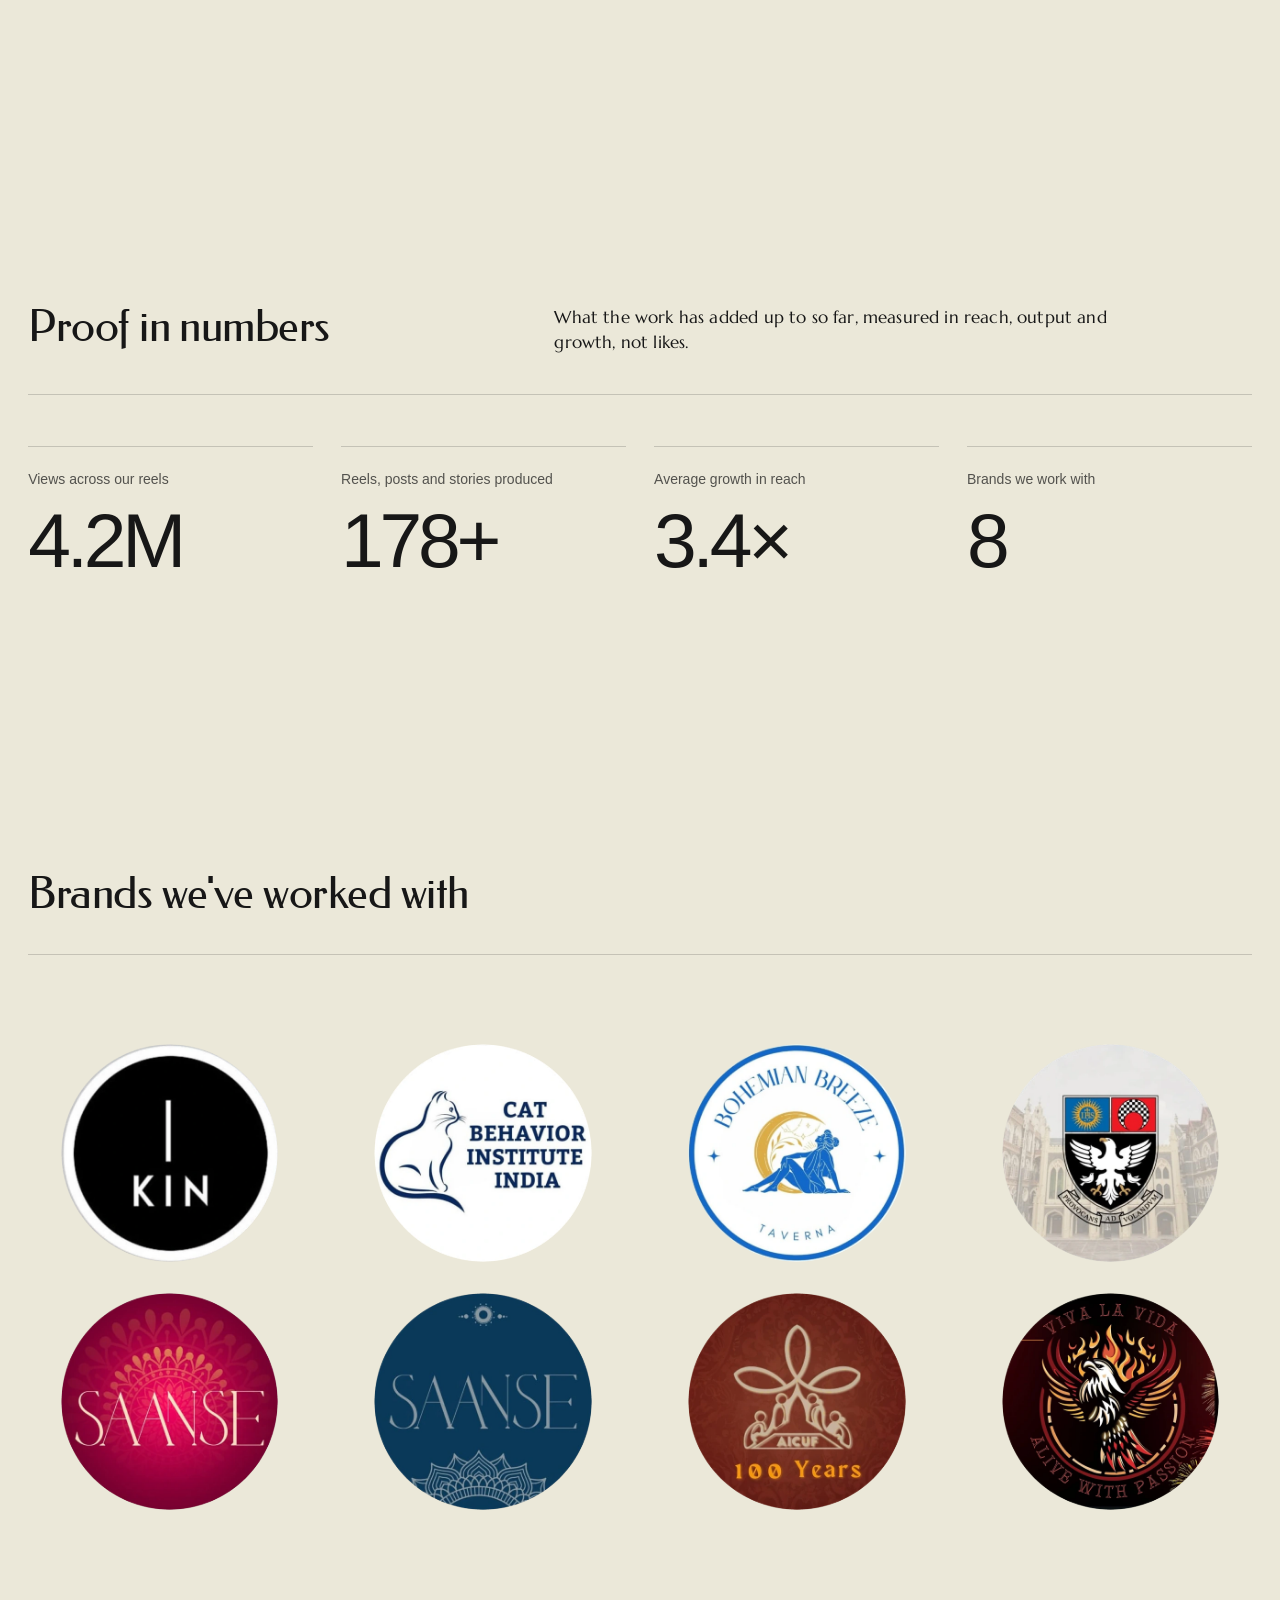
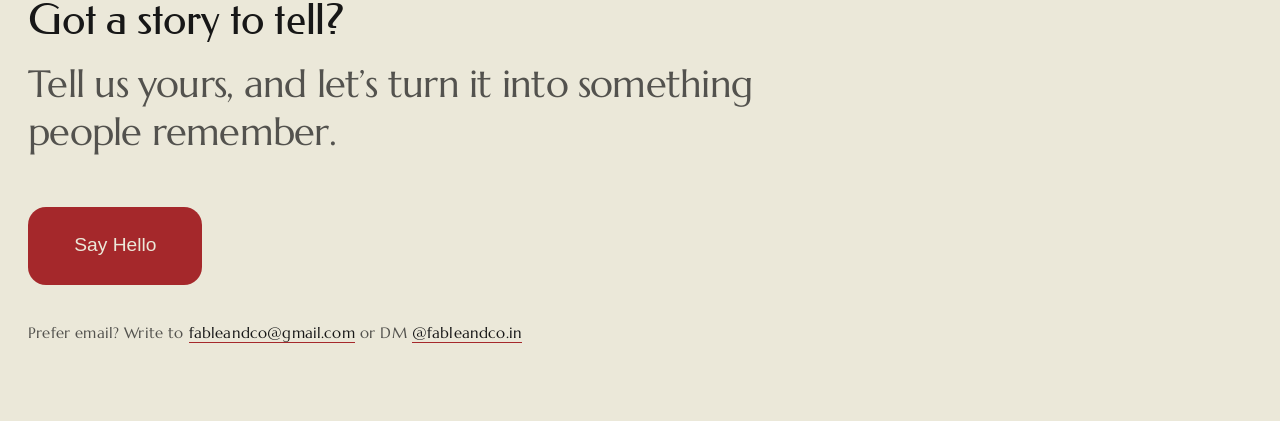
==== commit ae5b5898: "Tagline: Fable&Co in the same font as the sentence; About: team heading slightly lower Co-Authored-B" ====
--- a/index.html
+++ b/index.html
@@ -50,7 +50,7 @@
 <script>document.documentElement.classList.add("sk-loading")</script>
 <link rel="preload" as="image" href="images/sketchbook/spread-01.webp?v=9" type="image/webp" fetchpriority="high">
 <link rel="preload" as="font" type="font/woff2" href="fonts/instrument-serif.woff2" crossorigin>
-<link rel="stylesheet" href="styles.css?v=80">
+<link rel="stylesheet" href="styles.css?v=81">
 <link rel="stylesheet" href="sketchbook.css?v=71">
 </head>
 <body class="home">
@@ -79,7 +79,7 @@
 
   <a class="sk-name" href="index.html" aria-label="Fable&amp;Co home"><img src="images/logo.svg" alt="Fable&amp;Co" width="256" height="256"></a>
   <h1 class="visually-hidden">Fable&amp;Co | Social media, run like a sales channel</h1>
-  <p class="sk-kicker">At <span class="fc">Fable&amp;Co</span> we believe every brand has a story worth telling.</p>
+  <p class="sk-kicker">At Fable&amp;Co we believe every brand has a story worth telling.</p>
 
   <div class="sb-wrap" id="sbWrap">
     <svg width="0" height="0" style="position:absolute" aria-hidden="true">
--- a/styles.css
+++ b/styles.css
@@ -307,7 +307,7 @@
 .about-head{display:grid;grid-template-columns:7fr 5fr;gap:clamp(24px,4vw,64px);padding-block:clamp(40px,6vw,88px);border-bottom:1px solid var(--line)}
 .about-head .display{margin-bottom:28px}
 .about-head--solo{display:block;padding-block:clamp(40px,6vw,88px) 0;border-bottom:0}
-.about-head--solo .display{margin-bottom:0}
+.about-head--solo .display{margin-bottom:0;position:relative;top:clamp(14px,2vw,24px)}   /* a little lower, away from the label above it; the photos stay put */
 .about-team{padding-top:0}
 .about-team .team{margin-top:clamp(24px,3vw,40px)}
 .about-links{display:flex;flex-wrap:wrap;gap:12px 28px;font-size:var(--fs-small)}
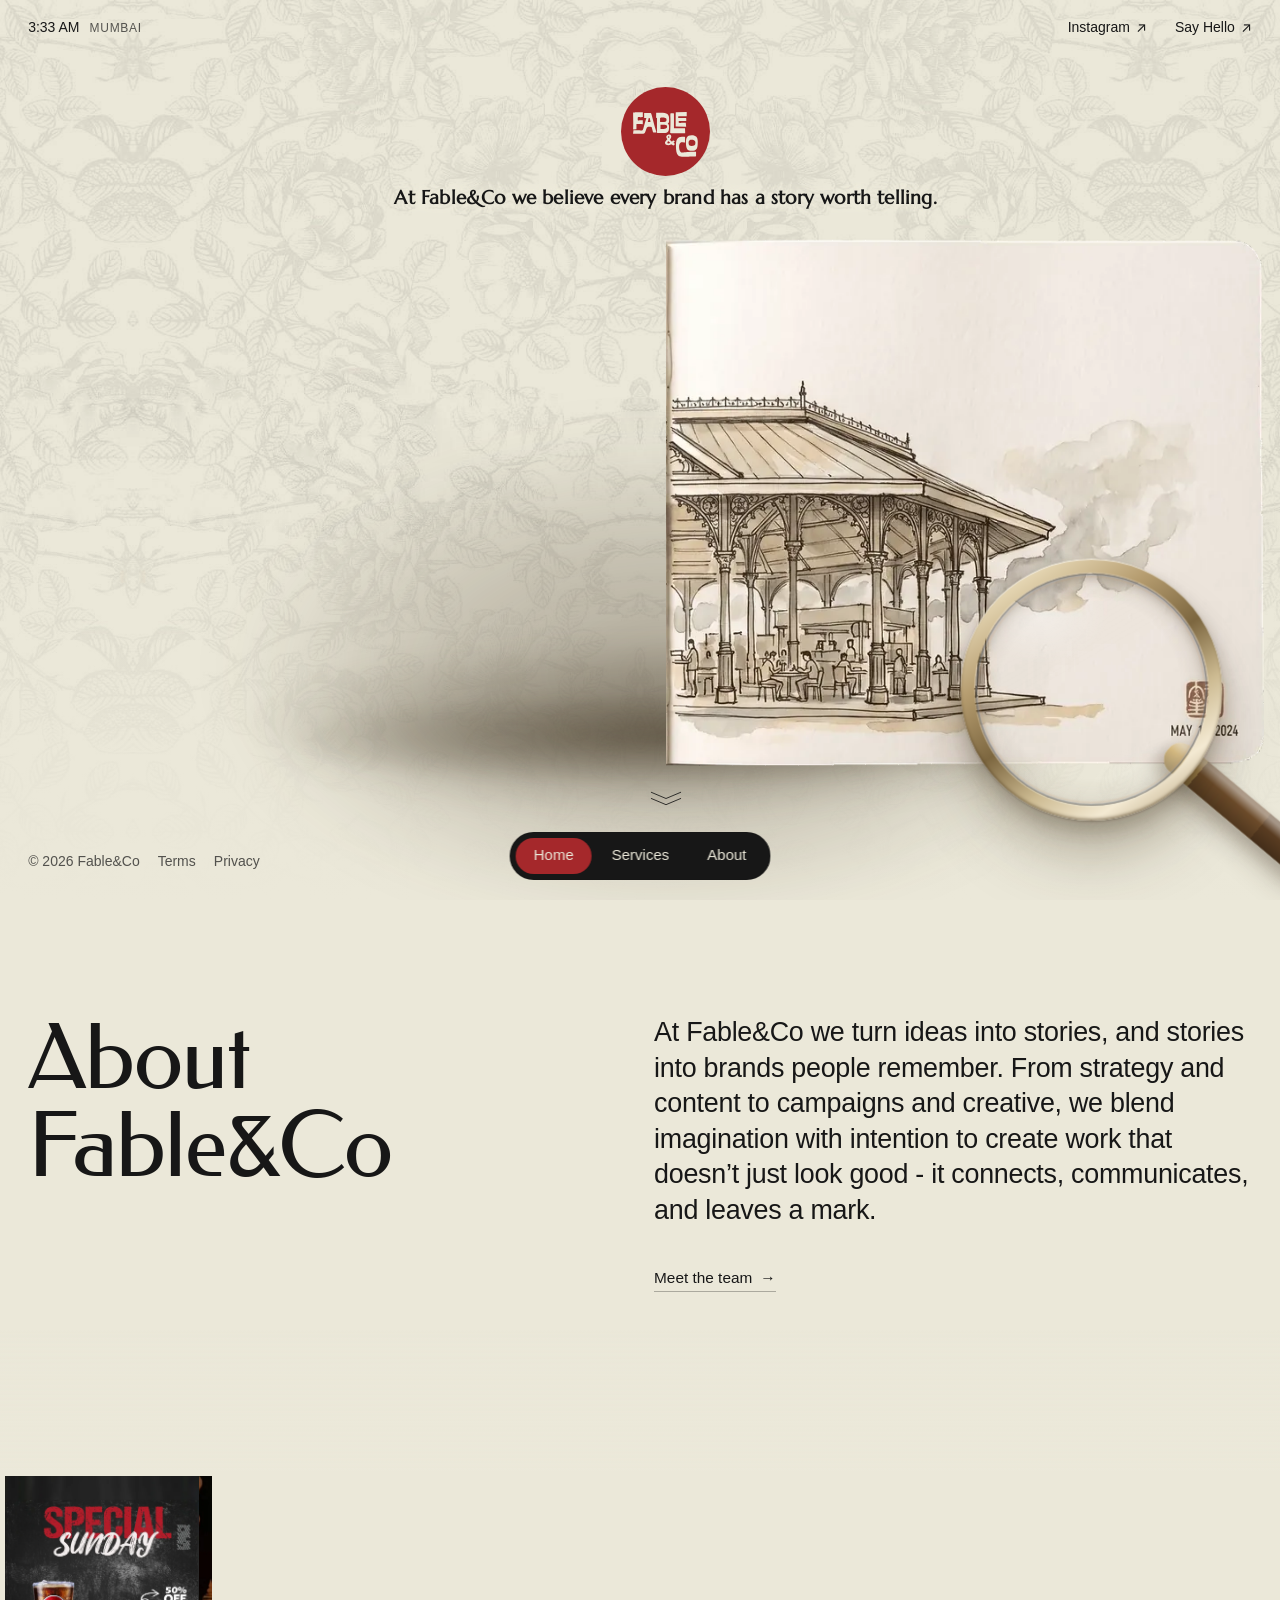
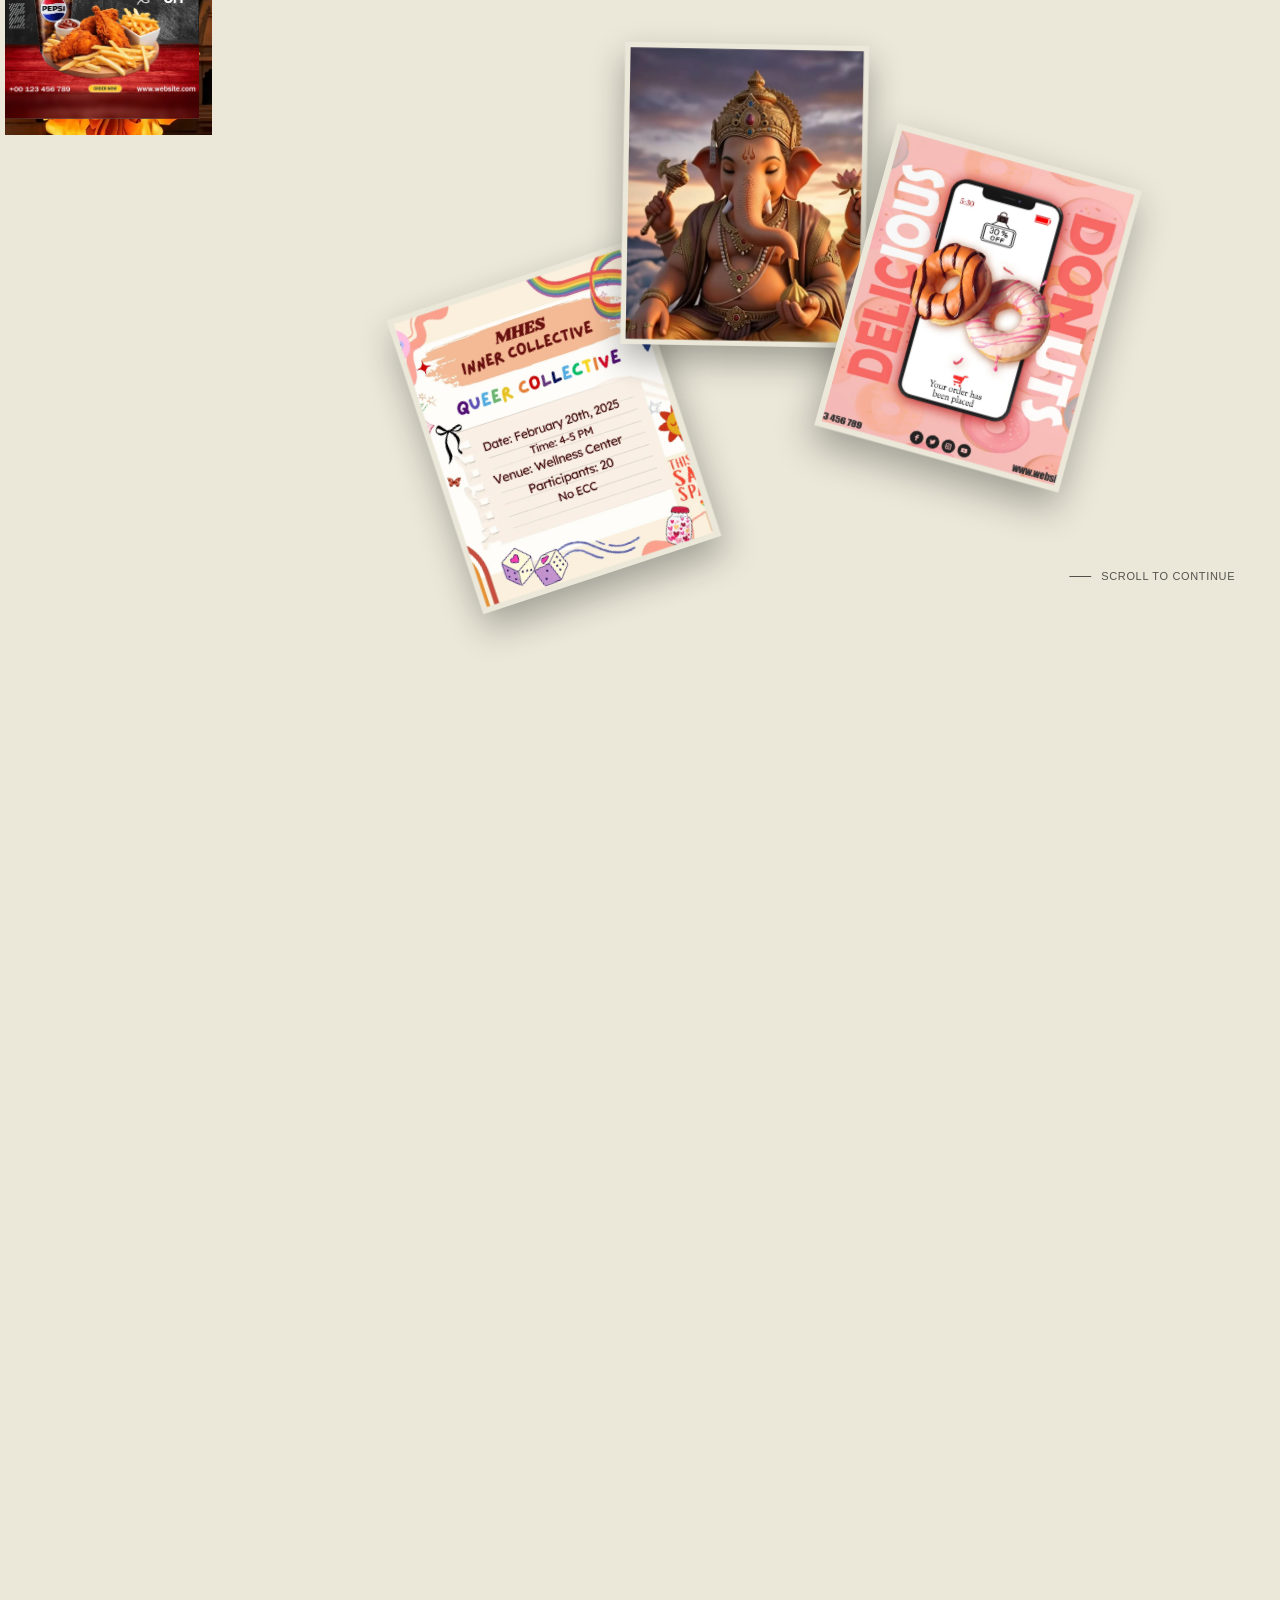
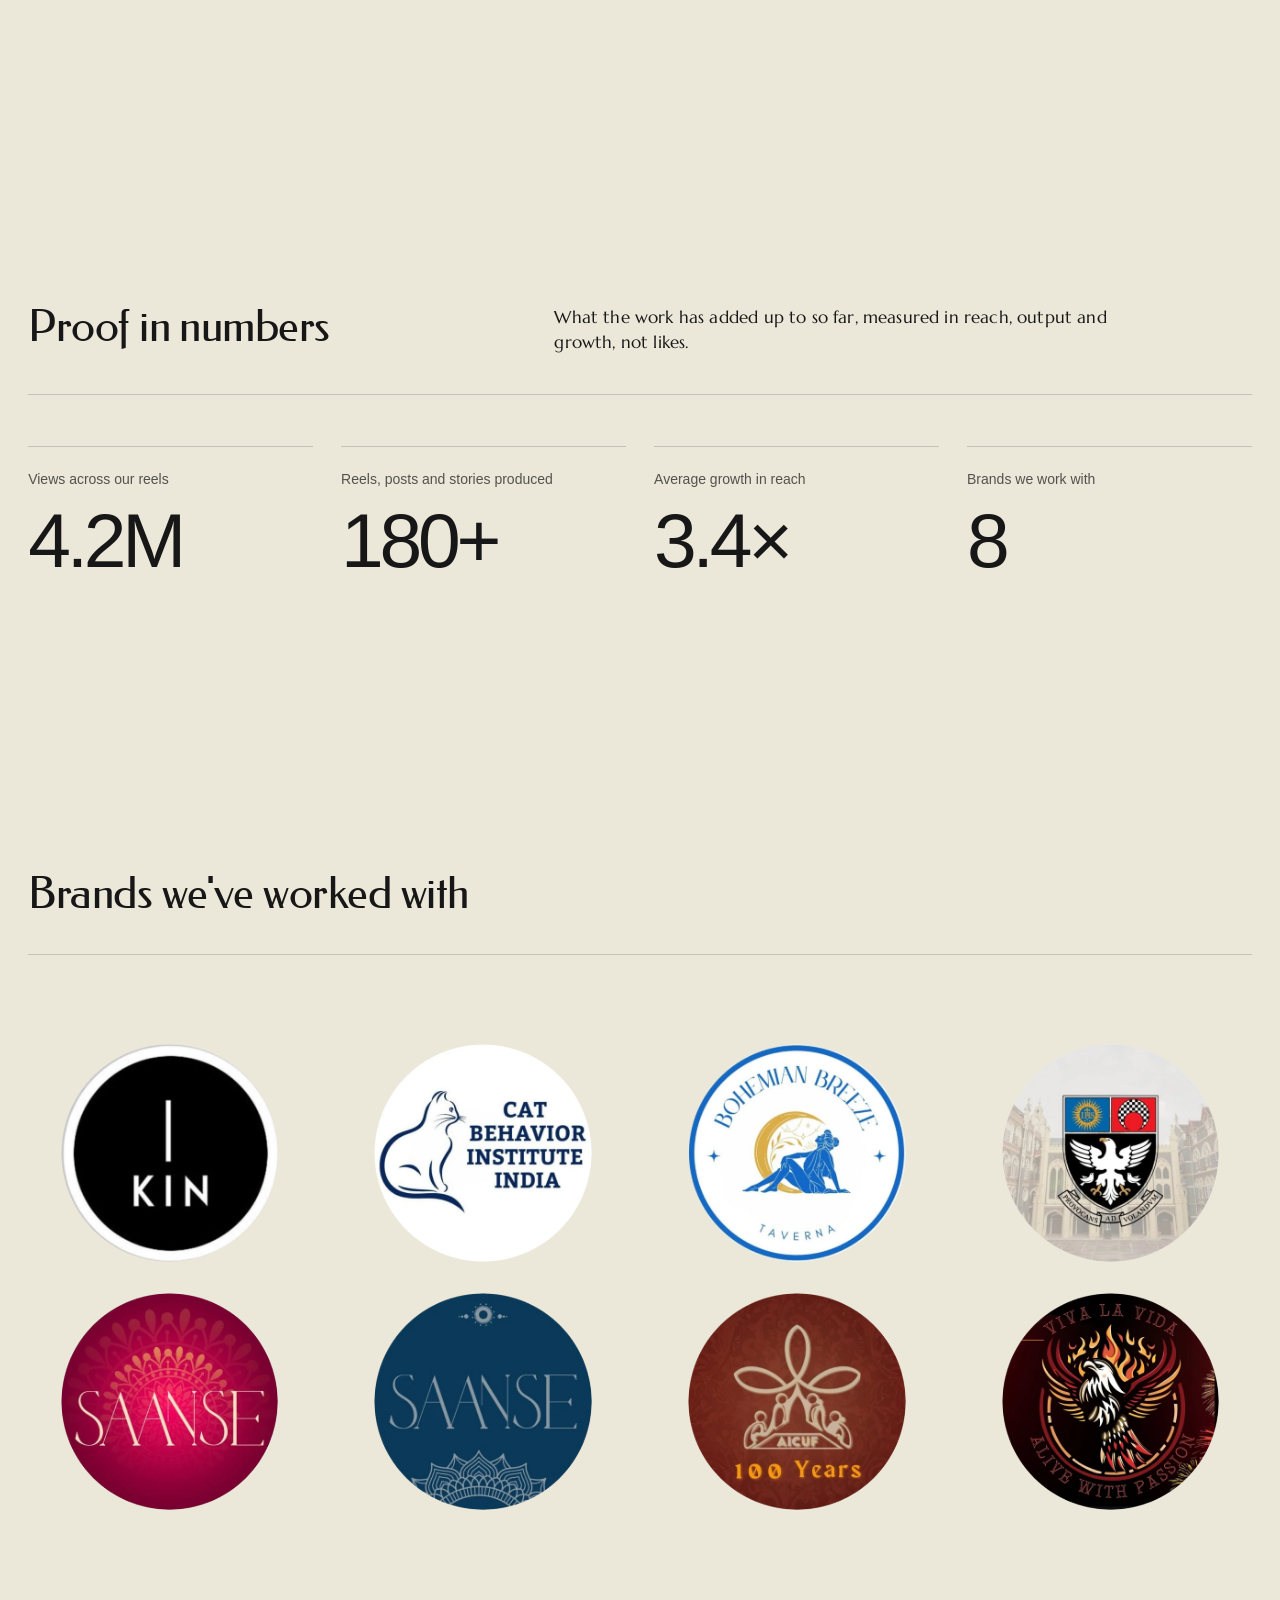
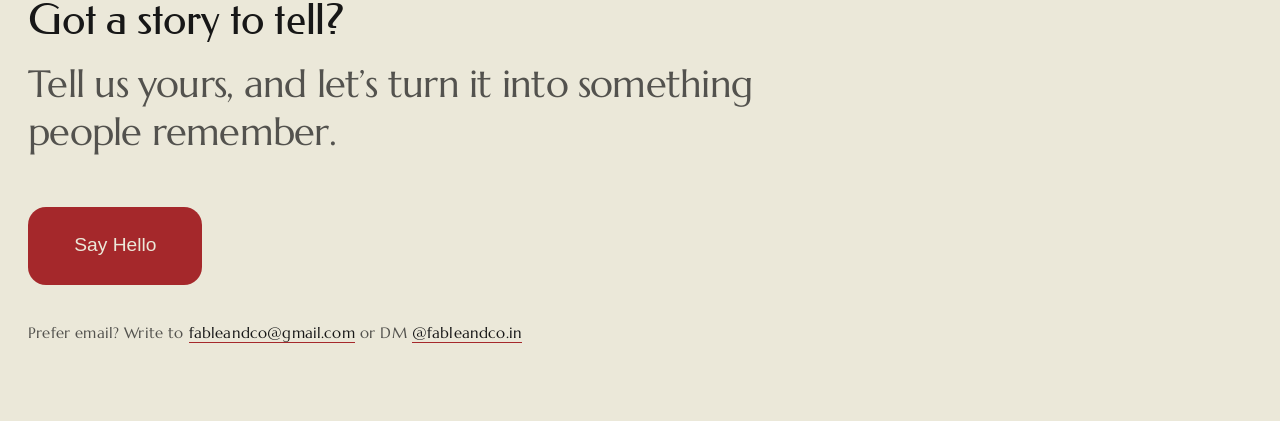
==== commit ac218231: "Fable&Co in running text now uses exactly the surrounding font style Co-Authored-By: Claude Sonnet 5" ====
--- a/index.html
+++ b/index.html
@@ -50,7 +50,7 @@
 <script>document.documentElement.classList.add("sk-loading")</script>
 <link rel="preload" as="image" href="images/sketchbook/spread-01.webp?v=9" type="image/webp" fetchpriority="high">
 <link rel="preload" as="font" type="font/woff2" href="fonts/instrument-serif.woff2" crossorigin>
-<link rel="stylesheet" href="styles.css?v=81">
+<link rel="stylesheet" href="styles.css?v=82">
 <link rel="stylesheet" href="sketchbook.css?v=71">
 </head>
 <body class="home">
--- a/styles.css
+++ b/styles.css
@@ -428,8 +428,8 @@
 body .home-about .row-title{letter-spacing:-.012em}
 body .home-cta.cta-big .label{font-size:calc(clamp(1.5rem,3vw,2.75rem) * 1.12)}   /* the heading serif reads smaller than the sub-heading face at the same size */
 
-/* the Fable&Co wordmark face (the same serif as the logo on the home hero) wherever the name is written in the copy */
-.fc{font-family:'Instrument Serif',Georgia,'Times New Roman',serif;font-weight:inherit;font-size:1.14em;line-height:1;letter-spacing:0;white-space:nowrap}
+/* the name "Fable&Co" in running text uses exactly the same font, size and weight as the text around it */
+.fc{font:inherit;letter-spacing:inherit;line-height:inherit;white-space:normal}
 
 /* headings take the 30% light blue on red (red on the light-blue start of the home page) */
 h1,h2,h3,.display,.row-title,.w-words,.w-our,.w-work,.stat-num,.home-cta.cta-big .label{color:var(--head)}
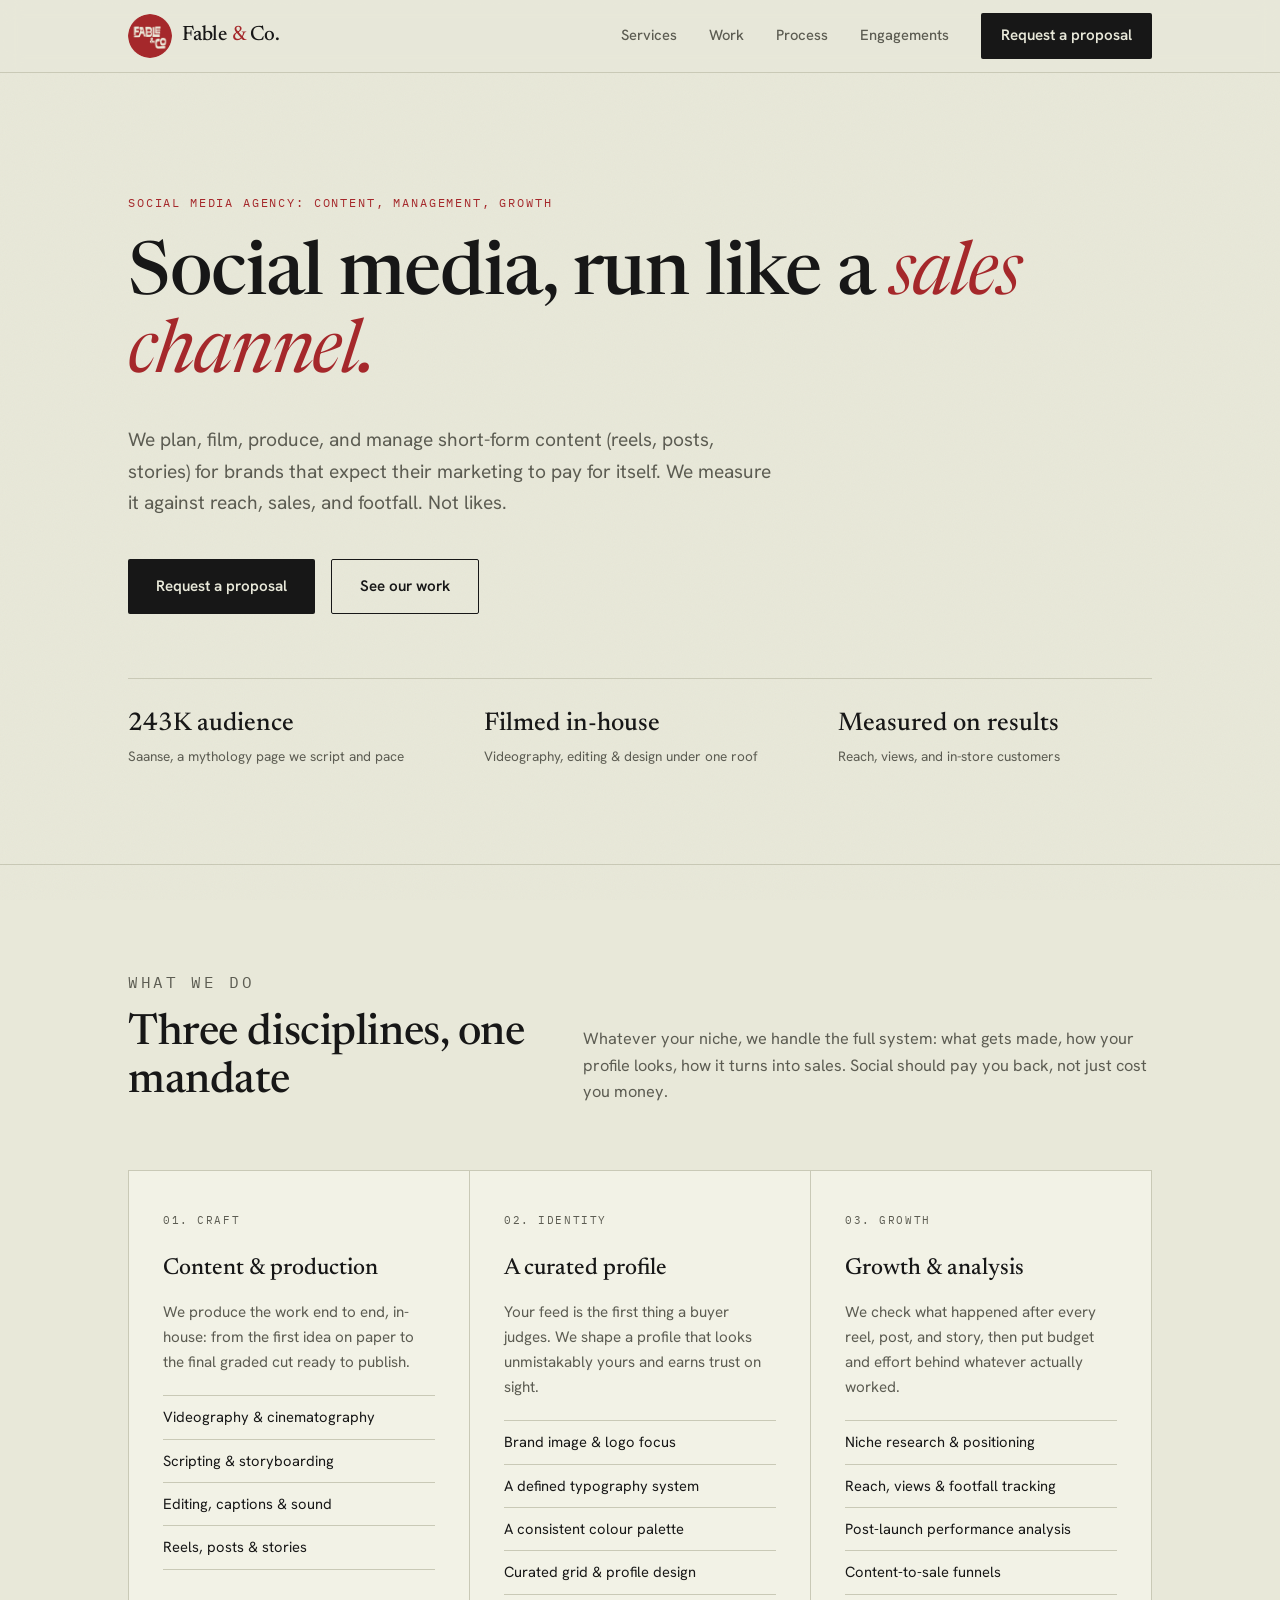
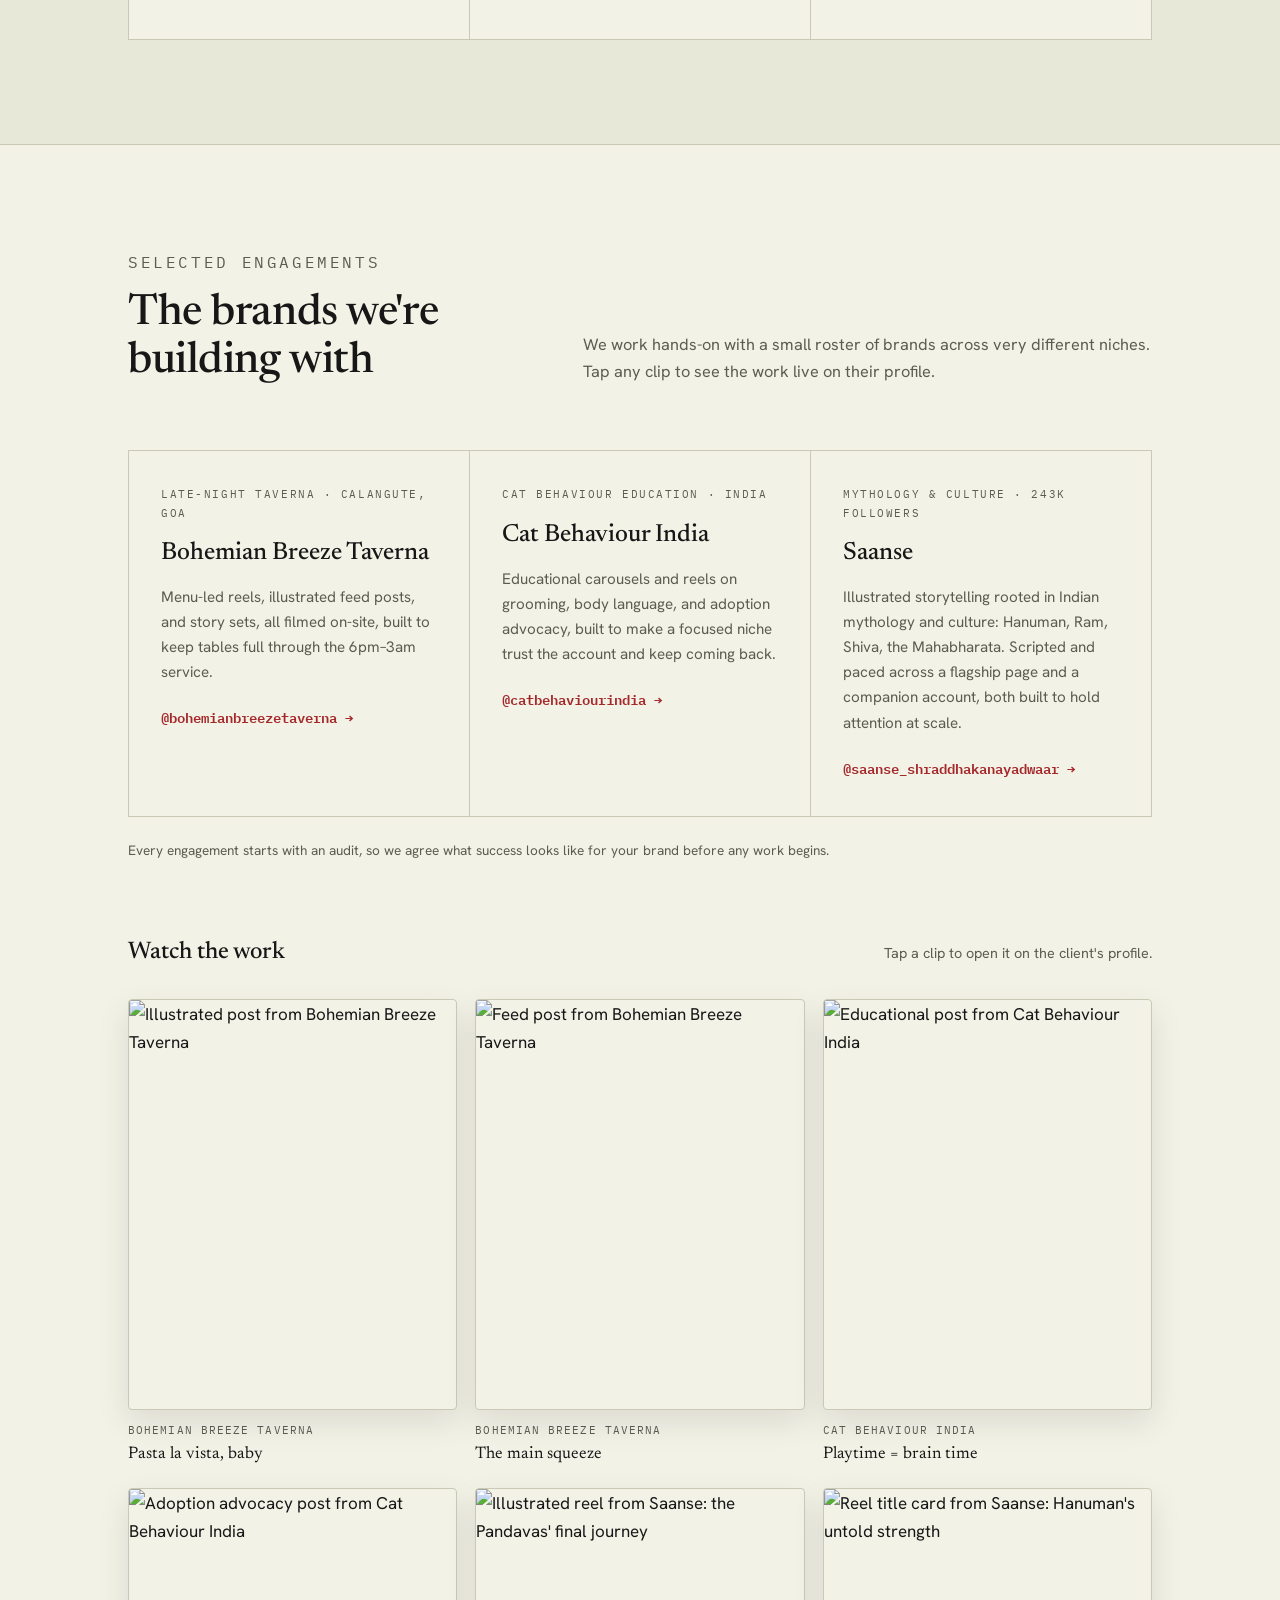
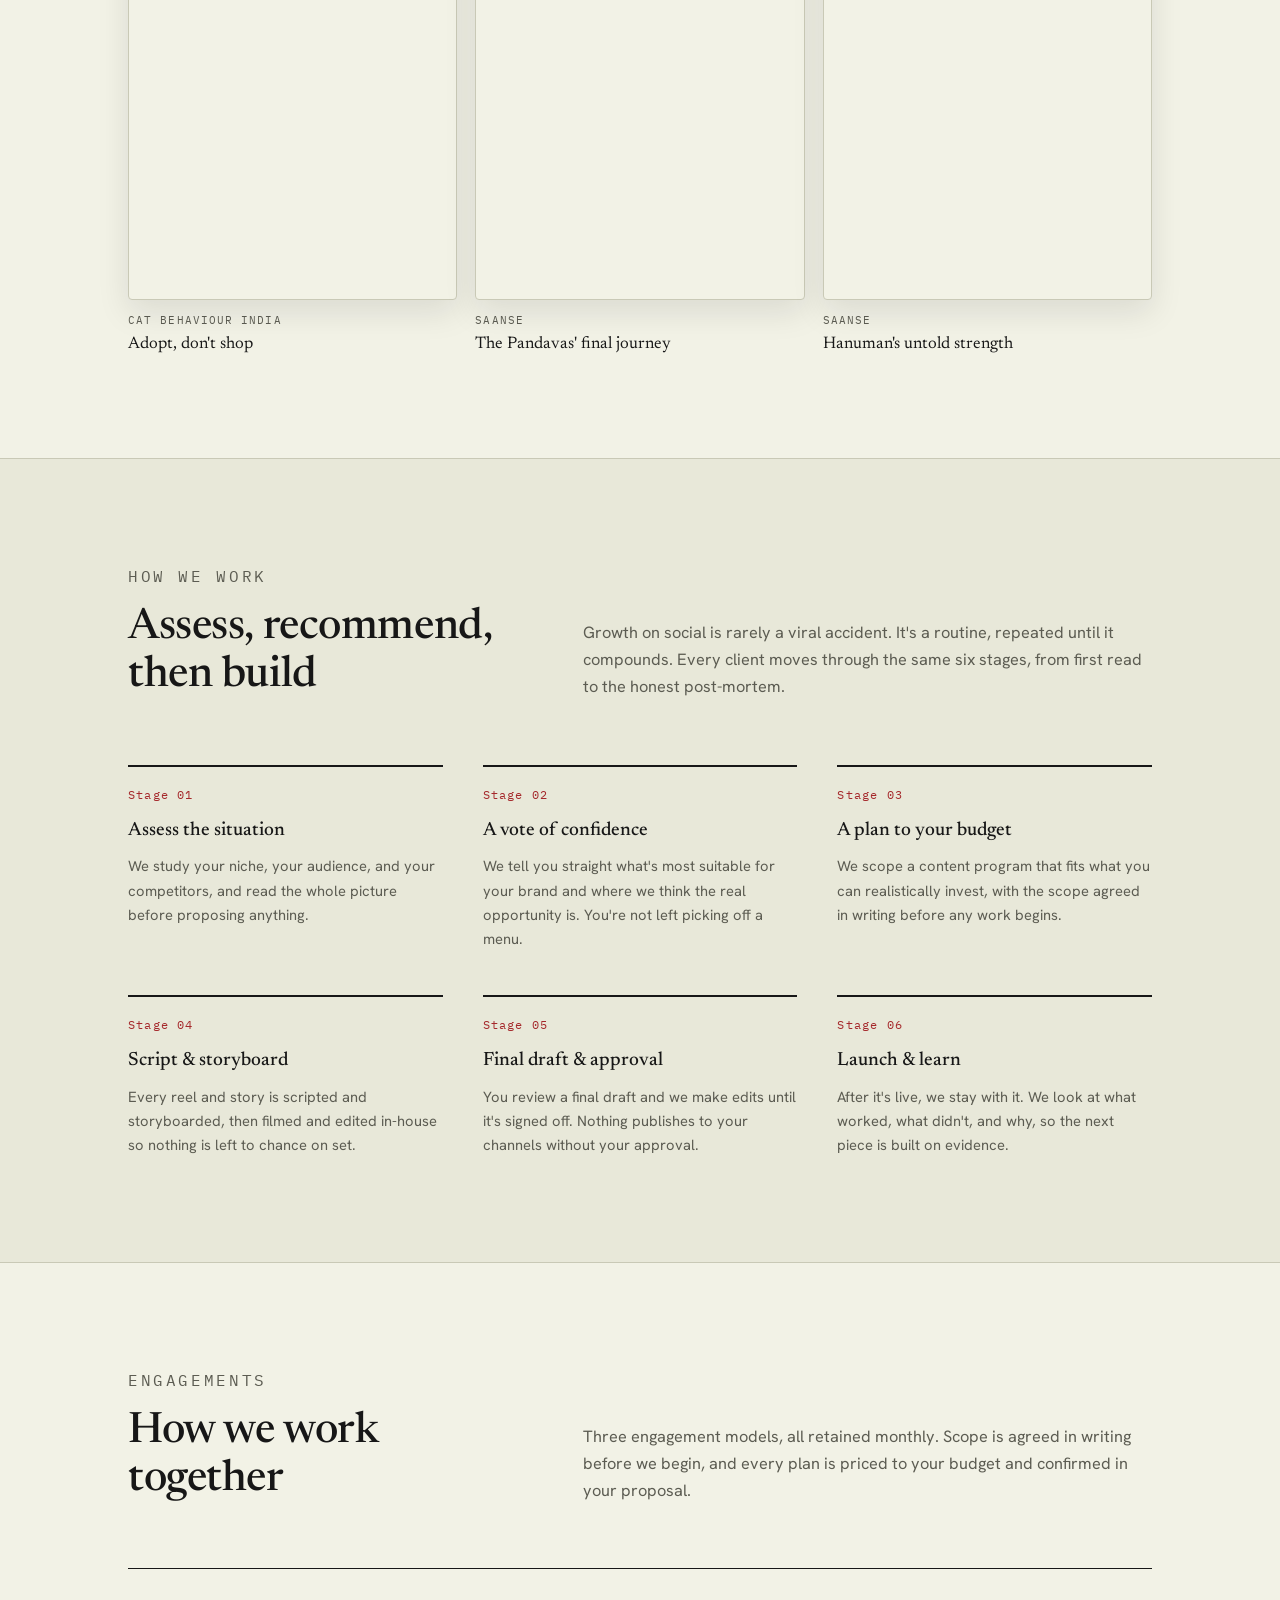
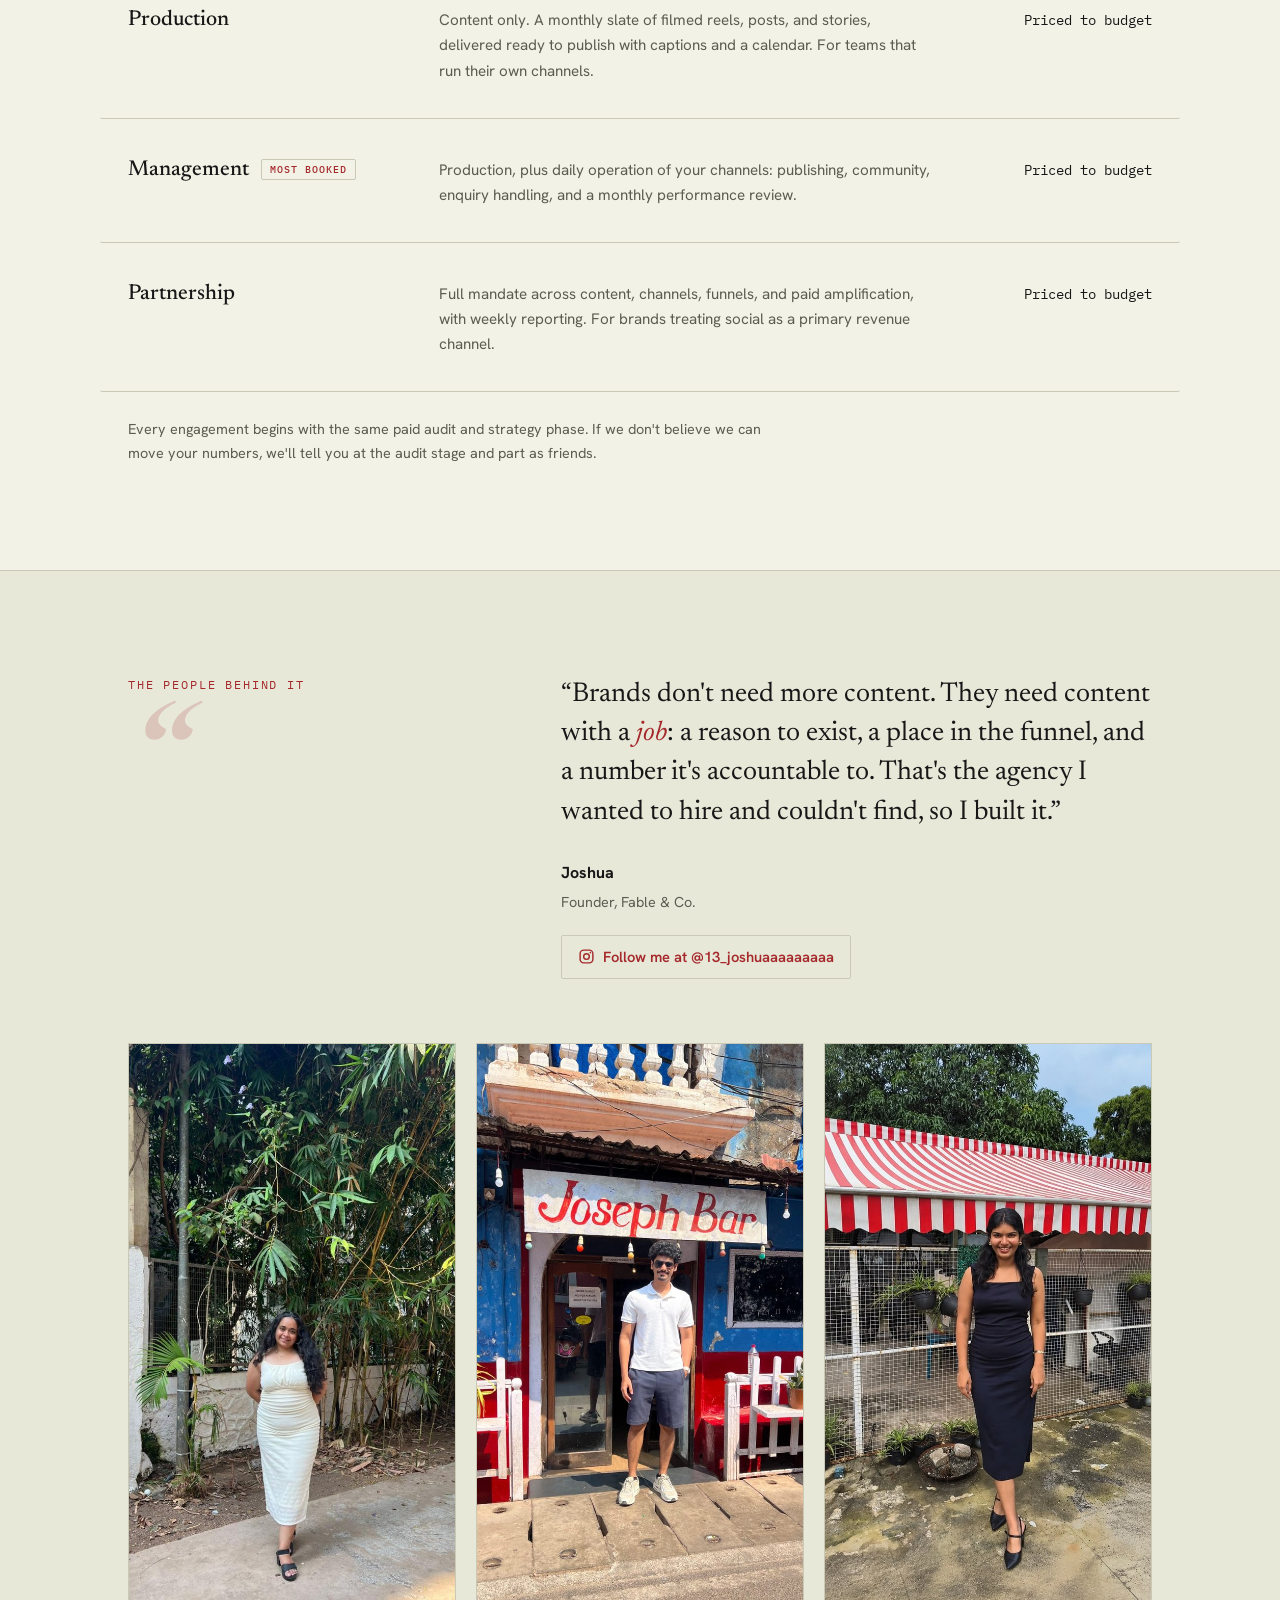
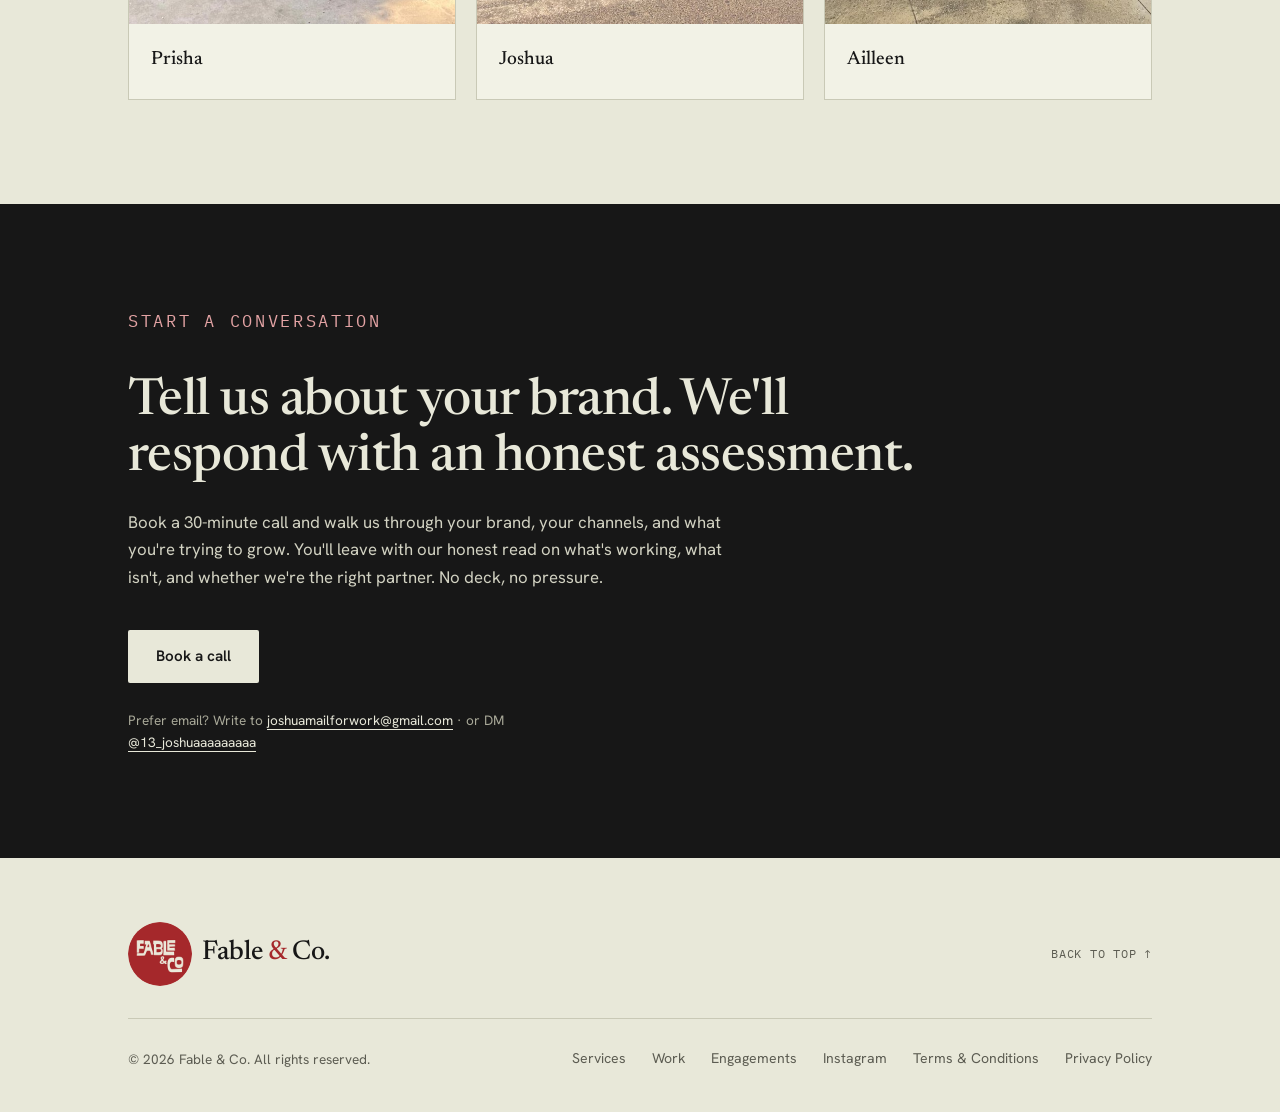
==== commit c06e2e49: "Rebrand site to official palette and logo, add mobile menu, fix footer overflow Co-Authored-By: Clau" ====
--- a/index.html
+++ b/index.html
@@ -2,10 +2,9 @@
 <html lang="en">
 <head>
 <meta charset="UTF-8">
-<meta name="viewport" content="width=device-width, initial-scale=1.0, viewport-fit=cover">
-<title>Fable&amp;Co | Social media, run like a sales channel</title>
-<link rel="icon" href="/favicon.svg" type="image/svg+xml">
-<link rel="icon" href="/favicon-48.png" sizes="48x48" type="image/png">
+<meta name="viewport" content="width=device-width, initial-scale=1.0">
+<title>Fable & Co. | Social media, run like a sales channel</title>
+<link rel="icon" type="image/png" href="favicon-64.png">
 <link rel="apple-touch-icon" href="apple-touch-icon.png">
 <meta name="format-detection" content="telephone=no,date=no,address=no,email=no">
 <link rel="canonical" href="https://fableandco.in/">
@@ -13,196 +12,674 @@
 {
   "@context": "https://schema.org",
   "@type": "MarketingAgency",
-  "name": "Fable&Co",
+  "name": "Fable & Co.",
   "url": "https://fableandco.in/",
   "logo": "https://fableandco.in/apple-touch-icon.png",
   "image": "https://fableandco.in/images/og.jpg",
-  "description": "Fable&Co plans, films, produces, and manages short-form content: reels, posts, and stories, measured against reach, sales, and footfall, not likes.",
-  "founder": {
-    "@type": "Person",
-    "name": "Joshua"
-  },
-  "sameAs": ["https://www.instagram.com/fableandco.in/"],
-  "email": "fableandco@gmail.com",
-  "priceRange": "$$",
-  "areaServed": "Worldwide",
+  "description": "Fable & Co. plans, films, produces, and manages short-form content: reels, posts, and stories, measured against reach, sales, and footfall, not likes.",
+  "founder": [
+    {"@type": "Person", "name": "Prisha"},
+    {"@type": "Person", "name": "Joshua"},
+    {"@type": "Person", "name": "Ailleen"}
+  ],
+  "sameAs": ["https://instagram.com/13_joshuaaaaaaaaa"],
+  "email": "joshuamailforwork@gmail.com",
+  "priceRange": "₹₹",
+  "areaServed": ["India", "Worldwide"],
   "knowsAbout": ["Social media management", "Short-form video production", "Content strategy", "Reels", "Instagram marketing"]
 }
 </script>
-<meta name="description" content="Fable&amp;Co plans, films, produces, and manages short-form content: reels, posts, and stories, measured against reach, sales, and footfall, not likes.">
-<meta name="theme-color" content="#EBE8D9">
+<meta name="description" content="Fable & Co. plans, films, produces, and manages short-form content: reels, posts, and stories, measured against reach, sales, and footfall, not likes.">
+<meta name="theme-color" content="#E8E8D9">
 <meta property="og:type" content="website">
-<meta property="og:site_name" content="Fable&amp;Co">
-<meta property="og:title" content="Fable&amp;Co | Social media, run like a sales channel">
+<meta property="og:site_name" content="Fable & Co.">
+<meta property="og:title" content="Fable & Co. | Social media, run like a sales channel">
 <meta property="og:description" content="We plan, film, produce, and manage reels, posts, and stories for brands that expect their marketing to pay for itself.">
 <meta property="og:url" content="https://fableandco.in/">
 <meta property="og:image" content="https://fableandco.in/images/og.jpg">
 <meta property="og:image:width" content="1200">
 <meta property="og:image:height" content="630">
 <meta name="twitter:card" content="summary_large_image">
-<meta name="twitter:title" content="Fable&amp;Co | Social media, run like a sales channel">
+<meta name="twitter:title" content="Fable & Co. | Social media, run like a sales channel">
 <meta name="twitter:description" content="We plan, film, produce, and manage reels, posts, and stories for brands that expect their marketing to pay for itself.">
 <meta name="twitter:image" content="https://fableandco.in/images/og.jpg">
 <link rel="preconnect" href="https://fonts.googleapis.com">
 <link rel="preconnect" href="https://fonts.gstatic.com" crossorigin>
-<link rel="preload" as="style" href="https://fonts.googleapis.com/css2?family=Inter:wght@400;500;600&family=Newsreader:ital,opsz,wght@1,6..72,500&family=Marcellus&family=Federo&display=swap" onload="this.onload=null;this.rel='stylesheet'">
-<noscript><link rel="stylesheet" href="https://fonts.googleapis.com/css2?family=Inter:wght@400;500;600&family=Newsreader:ital,opsz,wght@1,6..72,500&family=Marcellus&family=Federo&display=swap"></noscript>
-<script>document.documentElement.classList.add("sk-loading")</script>
-<link rel="preload" as="image" href="images/sketchbook/spread-01.webp?v=9" type="image/webp" fetchpriority="high">
-<link rel="preload" as="font" type="font/woff2" href="fonts/instrument-serif.woff2" crossorigin>
-<link rel="stylesheet" href="styles.css?v=82">
-<link rel="stylesheet" href="sketchbook.css?v=71">
+<link href="https://fonts.googleapis.com/css2?family=Newsreader:ital,opsz,wght@0,6..72,400..600;1,6..72,400..500&family=Hanken+Grotesk:wght@400;500;600&family=IBM+Plex+Mono:wght@400;500&display=swap" rel="stylesheet">
+<style>
+:root{
+  --paper:#E8E8D9;
+  --card:#F2F2E6;
+  --ink:#171717;
+  --green:#A5282B;
+  --green-deep:#171717;
+  --muted:#5C5C52;
+  --line:#C9C9B6;
+  --serif:"Newsreader",serif;
+  --sans:"Hanken Grotesk",sans-serif;
+  --mono:"IBM Plex Mono",monospace;
+}
+*{margin:0;padding:0;box-sizing:border-box}
+html{scroll-behavior:smooth}
+body{font-family:var(--sans);background:var(--paper);color:var(--ink);font-size:17px;line-height:1.65;position:relative}
+body::before{content:"";position:fixed;inset:0;z-index:1;pointer-events:none;opacity:.035;mix-blend-mode:multiply;background-image:url('data:image/svg+xml,%3Csvg xmlns="http://www.w3.org/2000/svg" width="180" height="180"%3E%3Cfilter id="n"%3E%3CfeTurbulence type="fractalNoise" baseFrequency="0.9" numOctaves="2" stitchTiles="stitch"/%3E%3C/filter%3E%3Crect width="100%25" height="100%25" filter="url(%23n)"/%3E%3C/svg%3E')}
+a{color:inherit}
+:focus-visible{outline:2px solid var(--green);outline-offset:3px}
+::selection{background:var(--green);color:#fff}
+section[id]{scroll-margin-top:84px}
+.wrap{max-width:1080px;margin-inline:auto;padding-inline:28px}
+.skip{position:absolute;left:16px;top:-60px;z-index:100;background:var(--ink);color:var(--paper);padding:10px 18px;border-radius:2px;font-size:.9rem;font-weight:600;text-decoration:none;transition:top .2s ease}
+.skip:focus{top:12px}
+
+.eyebrow{font-family:var(--mono);font-size:.72rem;text-transform:uppercase;letter-spacing:.16em;color:var(--green)}
+.btn{display:inline-flex;align-items:center;gap:10px;font-family:var(--sans);font-weight:600;font-size:.95rem;text-decoration:none;padding:14px 28px;border-radius:2px;transition:background .18s ease,color .18s ease,transform .18s ease,box-shadow .18s ease;cursor:pointer;border:none}
+.btn:hover{transform:translateY(-2px)}
+.btn:active{transform:translateY(0)}
+.btn-ink{background:var(--ink);color:var(--paper)}
+.btn-ink:hover{background:var(--green);box-shadow:0 10px 24px rgba(165,40,43,.28)}
+.btn-line{background:transparent;color:var(--ink);border:1px solid var(--ink)}
+.btn-line:hover{background:var(--ink);color:var(--paper);box-shadow:0 10px 24px rgba(23,23,23,.18)}
+.btn-paper{background:var(--paper);color:var(--green-deep)}
+.btn-paper:hover{background:#fff;box-shadow:0 10px 24px rgba(0,0,0,.22)}
+
+/* ---------- header ---------- */
+.site-header{position:sticky;top:0;z-index:50;background:color-mix(in srgb,var(--paper) 92%,transparent);backdrop-filter:blur(10px);border-bottom:1px solid var(--line)}
+.site-header .wrap{display:flex;align-items:center;justify-content:space-between;flex-wrap:wrap;row-gap:8px;min-height:72px;padding-block:12px;padding-inline:clamp(14px,4.5vw,28px)}
+.brand{flex-shrink:0;display:flex;align-items:center;gap:10px;text-decoration:none}
+.mark{width:44px;height:44px;flex-shrink:0;border-radius:50%;object-fit:cover;display:block;transition:transform .35s ease}
+.brand:hover .mark{transform:rotate(14deg)}
+.wordmark{flex-shrink:0;font-family:var(--serif);font-weight:500;font-size:clamp(1rem,4.2vw,1.3rem);letter-spacing:-.01em;text-decoration:none;white-space:nowrap}
+.wordmark span{color:var(--green)}
+.site-nav{display:flex;gap:32px;align-items:center;min-width:0}
+.site-nav a:not(.btn){font-size:.92rem;font-weight:500;text-decoration:none;color:var(--muted);position:relative;padding-bottom:2px}
+.site-nav a:not(.btn)::after{content:"";position:absolute;left:0;bottom:0;width:100%;height:1px;background:var(--green);transform:scaleX(0);transform-origin:right;transition:transform .25s ease}
+.site-nav a:not(.btn):hover{color:var(--ink)}
+.site-nav a:not(.btn):hover::after{transform:scaleX(1);transform-origin:left}
+.site-nav .btn{flex-shrink:0;white-space:nowrap;padding:clamp(8px,2.2vw,10px) clamp(12px,4vw,20px);font-size:clamp(.78rem,2.6vw,.95rem)}
+.nav-toggle{display:none;align-items:center;justify-content:center;width:42px;height:42px;background:transparent;border:1px solid var(--line);border-radius:2px;color:var(--ink);cursor:pointer}
+.nav-toggle:hover{border-color:var(--ink)}
+.mobile-menu{display:none;border-top:1px solid var(--line);background:var(--paper)}
+.mobile-menu a{display:block;padding:16px clamp(14px,4.5vw,28px);font-size:1rem;font-weight:500;text-decoration:none;border-bottom:1px solid var(--line)}
+.mobile-menu a:hover{color:var(--green)}
+@media (max-width:900px){
+  .site-nav a:not(.btn){display:none}
+  .site-nav{margin-left:auto;margin-right:10px}
+  .nav-toggle{display:inline-flex}
+  .mobile-menu.open{display:block}
+}
+
+/* ---------- hero ---------- */
+.hero{position:relative;padding:120px 0 96px;border-bottom:1px solid var(--line);overflow:hidden}
+.hero>.wrap{position:relative;z-index:1}
+.hero h1{font-family:var(--serif);font-optical-sizing:auto;font-weight:500;font-size:clamp(2.7rem,6vw,4.6rem);line-height:1.06;letter-spacing:-.015em;max-width:15em;margin:26px 0 30px}
+.hero h1 em{font-style:italic;font-weight:400;color:var(--green)}
+.hero .lede{font-size:1.2rem;color:var(--muted);max-width:34em;margin-bottom:40px}
+.hero-ctas{display:flex;gap:16px;flex-wrap:wrap;margin-bottom:64px}
+.hero-facts{display:flex;gap:0;border-top:1px solid var(--line);flex-wrap:wrap}
+.fact{padding:24px 40px 0 0;margin-right:40px}
+.fact .n{font-family:var(--serif);font-size:1.6rem;font-weight:500}
+.fact .l{font-size:.85rem;color:var(--muted)}
+
+/* hero video: stays hidden until a file in /videos actually plays */
+.hero-media{position:absolute;inset:0;z-index:0;opacity:0;transition:opacity 1.2s ease;background:#140607;pointer-events:none}
+.hero-media video{width:100%;height:100%;object-fit:cover;display:block}
+.hero-media::after{content:"";position:absolute;inset:0;background:linear-gradient(90deg,rgba(18,5,6,.8) 0%,rgba(18,5,6,.55) 48%,rgba(18,5,6,.2) 100%),linear-gradient(0deg,rgba(18,5,6,.55),transparent 38%)}
+.hero-pause{position:absolute;right:28px;bottom:22px;z-index:2;display:none;font-family:var(--mono);font-size:.68rem;letter-spacing:.14em;text-transform:uppercase;color:#FFE4C4;background:rgba(18,5,6,.45);border:1px solid rgba(255,228,196,.5);padding:8px 14px;border-radius:2px;cursor:pointer}
+.hero-pause:hover{background:#FFE4C4;color:#3F0C0D}
+.hero.has-video{min-height:min(88vh,840px);display:flex;align-items:center;border-bottom-color:transparent}
+.hero.has-video>.wrap{width:100%}
+.hero.has-video .hero-media{opacity:1}
+.hero.has-video .hero-pause{display:block}
+.hero.has-video .eyebrow{color:#FFE4C4}
+.hero.has-video h1{color:#FFF3E4}
+.hero.has-video h1 em{color:#FFE4C4}
+.hero.has-video .lede{color:#F1DCC6}
+.hero.has-video .btn-ink{background:#FFE4C4;color:#3F0C0D}
+.hero.has-video .btn-ink:hover{background:#fff;color:#3F0C0D;box-shadow:0 10px 24px rgba(0,0,0,.35)}
+.hero.has-video .btn-line{color:#FFF3E4;border-color:rgba(255,243,228,.6)}
+.hero.has-video .btn-line:hover{background:#FFF3E4;color:#3F0C0D}
+.hero.has-video .hero-facts{border-top-color:rgba(255,243,228,.28)}
+.hero.has-video .fact .n{color:#FFF3E4}
+.hero.has-video .fact .l{color:#E7CDB5}
+@media (max-width:700px){.hero-media::after{background:linear-gradient(0deg,rgba(18,5,6,.88) 0%,rgba(18,5,6,.55) 55%,rgba(18,5,6,.35) 100%)}.hero-pause{right:16px}}
+
+/* ---------- sections ---------- */
+.section{padding:104px 0}
+.section-head{display:grid;grid-template-columns:minmax(0,1fr) minmax(0,1.4fr);gap:48px;margin-bottom:64px;align-items:end}
+.section-head h2{font-family:var(--serif);font-weight:500;font-size:clamp(1.9rem,3.4vw,2.7rem);line-height:1.12;letter-spacing:-.01em;margin-top:14px}
+.section-head p{color:var(--muted);font-size:1.02rem}
+@media (max-width:820px){.section-head{grid-template-columns:1fr;gap:18px}}
+
+/* ---------- services ---------- */
+.services{display:grid;grid-template-columns:repeat(3,1fr);gap:1px;background:var(--line);border:1px solid var(--line)}
+.service{background:var(--card);padding:40px 34px 44px;position:relative;transition:box-shadow .25s ease;z-index:0}
+.service:hover{box-shadow:0 22px 44px rgba(23,23,23,.08);z-index:1}
+.service .tag{font-family:var(--mono);font-size:.7rem;letter-spacing:.14em;text-transform:uppercase;color:var(--muted)}
+.service h3{font-family:var(--serif);font-weight:500;font-size:1.45rem;margin:16px 0 12px}
+.service p{color:var(--muted);font-size:.95rem;margin-bottom:20px}
+.service ul{list-style:none}
+.service li{font-size:.92rem;padding:9px 0;border-top:1px solid var(--line);transition:padding-left .2s ease,color .2s ease}
+.service li:last-child{border-bottom:1px solid var(--line)}
+.service:hover li{padding-left:4px}
+
+/* ---------- work ledger ---------- */
+.work{background:var(--card);border-block:1px solid var(--line)}
+.ledger{width:100%;border-collapse:collapse}
+.ledger th{font-family:var(--mono);font-size:.7rem;text-transform:uppercase;letter-spacing:.14em;color:var(--muted);font-weight:500;text-align:left;padding:0 24px 14px 0;border-bottom:1px solid var(--ink)}
+.ledger td{padding:26px 24px 26px 0;border-bottom:1px solid var(--line);vertical-align:top;font-size:.95rem}
+.ledger .sector{font-family:var(--serif);font-size:1.15rem;font-weight:500;white-space:nowrap}
+.ledger .mandate{color:var(--muted);max-width:26em}
+.ledger .outcome{font-weight:600}
+.ledger .outcome .num{font-family:var(--serif);font-size:1.5rem;font-weight:500;color:var(--green);display:block;line-height:1.2}
+.ledger-note{margin-top:22px;font-size:.85rem;color:var(--muted)}
+@media (max-width:820px){
+  .ledger thead{display:none}
+  .ledger,.ledger tbody,.ledger tr,.ledger td{display:block}
+  .ledger td{border:none;padding:4px 0}
+  .ledger tr{border-bottom:1px solid var(--line);padding:24px 0}
+  .ledger .mandate{max-width:none}
+}
+
+/* ---------- clients ---------- */
+.clients{display:grid;grid-template-columns:repeat(3,1fr);gap:1px;background:var(--line);border:1px solid var(--line);margin-bottom:16px}
+.client{background:var(--card);padding:34px 32px;position:relative;transition:box-shadow .25s ease;z-index:0}
+.client:hover{box-shadow:0 22px 44px rgba(23,23,23,.08);z-index:1}
+.client-niche{font-family:var(--mono);font-size:.7rem;letter-spacing:.14em;text-transform:uppercase;color:var(--muted)}
+.client h3{font-family:var(--serif);font-weight:500;font-size:1.55rem;margin:12px 0 10px}
+.client-scope{color:var(--muted);font-size:.95rem;margin-bottom:18px}
+.client-link{font-family:var(--mono);font-size:.85rem;font-weight:600;color:var(--green);text-decoration:none;display:inline-flex;align-items:center;gap:4px}
+.client-link:hover{text-decoration:underline}
+@media (max-width:820px){.clients{grid-template-columns:1fr}}
+
+/* ---------- clips strip ---------- */
+.clips-head{display:flex;justify-content:space-between;align-items:baseline;gap:20px;margin:72px 0 26px;flex-wrap:wrap}
+.clips-head h3{font-family:var(--serif);font-weight:500;font-size:1.5rem}
+.clips-head p{font-size:.9rem;color:var(--muted)}
+.clips{display:grid;grid-template-columns:repeat(3,1fr);gap:24px 18px;align-items:start}
+.clip{display:flex;flex-direction:column;text-decoration:none;color:inherit}
+.clip .embed-frame{position:relative;aspect-ratio:4/5;border-radius:4px;overflow:hidden;background:var(--card);border:1px solid var(--line);box-shadow:0 12px 32px rgba(23,21,28,.10);transition:transform .25s ease,box-shadow .25s ease}
+.clip:hover .embed-frame{transform:translateY(-4px);box-shadow:0 20px 40px rgba(23,21,28,.16)}
+.clip .embed-frame img{width:100%;height:100%;object-fit:cover;display:block;transition:transform .4s ease}
+.clip:hover .embed-frame img{transform:scale(1.05)}
+.clip figcaption{margin-top:12px}
+.clip figcaption .who{display:block;font-family:var(--mono);font-size:.68rem;letter-spacing:.1em;text-transform:uppercase;color:var(--muted)}
+.clip figcaption .what{display:block;font-family:var(--serif);font-size:1.05rem;line-height:1.2;margin-top:4px;transition:color .2s ease}
+.clip:hover figcaption .what{color:var(--green)}
+@media (max-width:820px){.clips{grid-template-columns:repeat(2,1fr)}}
+@media (max-width:560px){.clips{grid-template-columns:1fr;max-width:420px;margin-inline:auto}}
+
+/* ---------- process ---------- */
+.steps{display:grid;grid-template-columns:repeat(3,1fr);gap:44px 40px}
+.step{border-top:2px solid var(--ink);padding-top:18px;transition:border-color .25s ease}
+.step:hover{border-color:var(--green)}
+.step .no{font-family:var(--mono);font-size:.75rem;letter-spacing:.1em;color:var(--green);display:block;margin-bottom:10px}
+.step h3{font-family:var(--serif);font-weight:500;font-size:1.2rem;margin-bottom:8px}
+.step p{color:var(--muted);font-size:.92rem}
+@media (max-width:820px){.steps{grid-template-columns:repeat(2,1fr);gap:36px 28px}}
+@media (max-width:540px){.steps{grid-template-columns:1fr;gap:32px}}
+
+/* ---------- engagements ---------- */
+.engage{background:var(--card);border-block:1px solid var(--line)}
+.engage-list{border-top:1px solid var(--ink)}
+.engagement{display:grid;grid-template-columns:minmax(0,.9fr) minmax(0,1.6fr) minmax(0,.6fr);gap:32px;padding:34px 28px;margin-inline:-28px;border-bottom:1px solid var(--line);align-items:baseline;transition:background .2s ease;border-radius:2px}
+.engagement:hover{background:var(--paper)}
+.engagement h3{font-family:var(--serif);font-weight:500;font-size:1.35rem;position:relative}
+.engagement--featured h3::after{content:"Most booked";font-family:var(--mono);font-size:.62rem;letter-spacing:.1em;text-transform:uppercase;color:var(--green);border:1px solid var(--line);border-radius:2px;padding:3px 8px;margin-left:12px;vertical-align:middle}
+.engagement .scope{color:var(--muted);font-size:.95rem}
+.engagement .fee{font-family:var(--mono);font-size:.9rem;text-align:right}
+.engage-note{margin-top:26px;font-size:.9rem;color:var(--muted);max-width:46em}
+@media (max-width:820px){
+  .engagement{grid-template-columns:1fr;gap:8px}
+  .engagement .fee{text-align:left}
+}
+
+/* ---------- founder ---------- */
+.founder .inner{display:grid;grid-template-columns:minmax(0,1fr) minmax(0,1.6fr);gap:64px;align-items:start}
+.founder .qmark{display:block;font-family:var(--serif);font-style:italic;font-weight:500;font-size:9rem;line-height:.6;color:var(--green);opacity:.18;margin-top:34px;user-select:none}
+@media (max-width:820px){.founder .qmark{display:none}}
+.founder blockquote{font-family:var(--serif);font-size:clamp(1.3rem,2.4vw,1.7rem);line-height:1.45;font-weight:400}
+.founder blockquote em{color:var(--green);font-style:italic}
+.founder .sig{margin-top:28px}
+.founder .sig strong{display:block;font-size:1rem}
+.founder .sig span{font-size:.9rem;color:var(--muted)}
+.founder .ig{display:inline-flex;align-items:center;gap:8px;margin-top:20px;font-size:.92rem;font-weight:600;text-decoration:none;color:var(--green);border:1px solid var(--line);padding:9px 16px;border-radius:2px;transition:border-color .15s ease}
+.founder .ig:hover{border-color:var(--green)}
+@media (max-width:820px){.founder .inner{grid-template-columns:1fr;gap:24px}}
+
+/* ---------- team ---------- */
+.team-grid{display:flex;align-items:stretch;gap:20px;margin-top:64px}
+.team-member{flex:1;min-width:0;display:flex;flex-direction:column;background:var(--card);border:1px solid var(--line);position:relative;z-index:0;transition:box-shadow .25s ease}
+.team-member:hover{box-shadow:0 22px 44px rgba(23,23,23,.08);z-index:1}
+.team-member .photo{overflow:hidden}
+.team-member .photo img{width:100%;height:auto;display:block;transition:transform .4s ease}
+.team-member:hover .photo img{transform:scale(1.04)}
+.team-member .info{padding:20px 22px 24px;margin-top:auto}
+.team-member .role{font-family:var(--mono);font-size:.7rem;letter-spacing:.1em;text-transform:uppercase;color:var(--green);margin-bottom:6px}
+.team-member h3{font-family:var(--serif);font-weight:500;font-size:1.2rem}
+@media (max-width:820px){.team-grid{flex-direction:column}}
+
+/* ---------- contact ---------- */
+.contact{background:var(--green-deep);color:var(--paper);position:relative;overflow:hidden}
+.contact .wrap{position:relative;z-index:1}
+.contact .eyebrow{color:#E3A3A4}
+.contact h2{font-family:var(--serif);font-weight:500;font-size:clamp(2rem,4.4vw,3.2rem);line-height:1.1;letter-spacing:-.01em;max-width:16em;margin:18px 0 22px}
+.contact p{color:#D2D2C2;max-width:36em;margin-bottom:38px;font-size:1.05rem}
+.contact .fine{font-size:.85rem;color:#A8A898;margin:26px 0 0}
+.contact a.mail{color:var(--paper);text-decoration:underline;text-underline-offset:4px}
+
+/* ---------- footer ---------- */
+.site-footer{padding:64px 0 40px}
+.footer-top{display:flex;justify-content:space-between;align-items:center;gap:16px;flex-wrap:wrap;padding-bottom:32px;margin-bottom:28px;border-bottom:1px solid var(--line)}
+.footer-top .mark{width:64px;height:64px}
+.footer-top .wordmark{font-family:var(--serif);font-size:1.7rem;font-weight:500;letter-spacing:-.01em;text-decoration:none}
+.footer-top .wordmark span{color:var(--green)}
+.footer-top .to-top{font-family:var(--mono);font-size:.78rem;letter-spacing:.06em;text-transform:uppercase;color:var(--muted);text-decoration:none;display:inline-flex;align-items:center;gap:8px;transition:color .2s ease,transform .2s ease}
+.footer-top .to-top:hover{color:var(--ink);transform:translateY(-2px)}
+.site-footer .wrap>div:last-child{display:flex;justify-content:space-between;align-items:center;gap:16px;flex-wrap:wrap}
+.site-footer p{font-size:.85rem;color:var(--muted)}
+.site-footer nav{display:flex;flex-wrap:wrap;gap:10px 26px}
+.site-footer nav a{font-size:.88rem;text-decoration:none;color:var(--muted);position:relative;padding-bottom:2px}
+.site-footer nav a::after{content:"";position:absolute;left:0;bottom:0;width:100%;height:1px;background:var(--ink);transform:scaleX(0);transform-origin:right;transition:transform .25s ease}
+.site-footer nav a:hover{color:var(--ink)}
+.site-footer nav a:hover::after{transform:scaleX(1);transform-origin:left}
+
+/* reveal */
+.reveal{opacity:0;transform:translateY(16px);transition:opacity .7s ease,transform .7s ease}
+.reveal.in{opacity:1;transform:none}
+@media (prefers-reduced-motion:reduce){.reveal{opacity:1;transform:none;transition:none}}
+
+/* staggered entrance for grid children */
+.services .service,.clients .client,.clips .clip{opacity:0;transform:translateY(14px);transition:opacity .6s ease,transform .6s ease}
+.services.in .service,.clients.in .client,.clips.in .clip{opacity:1;transform:none}
+.services .service:nth-child(1),.clients .client:nth-child(1),.clips .clip:nth-child(1),.clips .clip:nth-child(4){transition-delay:0s}
+.services .service:nth-child(2),.clients .client:nth-child(2),.clips .clip:nth-child(2),.clips .clip:nth-child(5){transition-delay:.1s}
+.services .service:nth-child(3),.clients .client:nth-child(3),.clips .clip:nth-child(3),.clips .clip:nth-child(6){transition-delay:.2s}
+@media (prefers-reduced-motion:reduce){
+  .services .service,.clients .client,.clips .clip{opacity:1;transform:none;transition:none}
+}
+
+@media (max-width:820px){
+  .services{grid-template-columns:1fr}
+  .hero{padding:80px 0 72px}
+  .section{padding:76px 0}
+}
+</style>
 </head>
-<body class="home">
-
-<div class="sk-loader" id="skLoader" role="status" aria-live="polite">
-  <img class="sk-loader-logo" src="images/logo.svg" alt="" width="128" height="128">
-  <p class="sk-loader-text">Building your story</p>
-  <span class="sk-loader-bar" aria-hidden="true"><i id="skLoaderFill"></i></span>
-</div>
-
-<a class="skip" href="#main">Skip to content</a>
-
-<header class="topbar">
-  <div class="wrap topbar-inner">
-    <p class="clock"><time data-clock></time><span class="clock-city">Mumbai</span></p>
-    <nav class="topbar-links" aria-label="Quick links">
-      <a class="hide-sm" href="https://www.instagram.com/fableandco.in?stkn=MTFhMmJxeDd2bzNhcg==" target="_blank" rel="noopener">Instagram <span aria-hidden="true">↗</span></a>
-      <a href="mailto:fableandco@gmail.com">Say Hello <span aria-hidden="true">↗</span></a>
+<body>
+
+<a class="skip" href="#top">Skip to content</a>
+
+<header class="site-header">
+  <div class="wrap">
+    <a class="brand" href="#top">
+      <img class="mark" src="images/logo-192.png" alt="" width="44" height="44">
+      <span class="wordmark">Fable <span>&amp;</span> Co.</span>
+    </a>
+    <nav class="site-nav" aria-label="Main">
+      <a href="#services">Services</a>
+      <a href="#work">Work</a>
+      <a href="#process">Process</a>
+      <a href="#engagements">Engagements</a>
+      <a class="btn btn-ink" href="#contact">Request a proposal</a>
     </nav>
+    <button class="nav-toggle" id="navToggle" type="button" aria-expanded="false" aria-controls="mobileMenu" aria-label="Open menu">
+      <svg width="22" height="22" viewBox="0 0 24 24" fill="none" stroke="currentColor" stroke-width="2" stroke-linecap="round" aria-hidden="true"><path d="M4 7h16M4 12h16M4 17h16"/></svg>
+    </button>
   </div>
+  <nav class="mobile-menu" id="mobileMenu" aria-label="Mobile" hidden>
+    <a href="#services">Services</a>
+    <a href="#work">Work</a>
+    <a href="#process">Process</a>
+    <a href="#engagements">Engagements</a>
+    <a href="#contact">Contact</a>
+  </nav>
 </header>
 
-<main id="main">
-
-<section class="sk-hero" id="sketchbook" aria-label="Fable&amp;Co">
-
-  <a class="sk-name" href="index.html" aria-label="Fable&amp;Co home"><img src="images/logo.svg" alt="Fable&amp;Co" width="256" height="256"></a>
-  <h1 class="visually-hidden">Fable&amp;Co | Social media, run like a sales channel</h1>
-  <p class="sk-kicker">At Fable&amp;Co we believe every brand has a story worth telling.</p>
-
-  <div class="sb-wrap" id="sbWrap">
-    <svg width="0" height="0" style="position:absolute" aria-hidden="true">
-      <filter id="sb-mblur-1"><feGaussianBlur stdDeviation="5 0"/></filter>
-      <filter id="sb-mblur-2"><feGaussianBlur stdDeviation="14 0"/></filter>
-    </svg>
-    <div class="sb-stage" id="sbStage" role="img" aria-label="An open sketchbook of watercolour illustrations, its pages flipping past">
-      <div class="sb-3d" id="sb3d">
-        <div class="sb-tilt" id="sbTilt">
-          <div class="sb-cast ambient" aria-hidden="true"></div>
-          <div class="sb-cast contact" aria-hidden="true"></div>
-          <div class="sb-cast hair" aria-hidden="true"></div>
-          <div class="sb-book" id="sbBook"><div class="sb-full"><img src="images/sketchbook/spread-01.webp?v=9" alt="" width="1500" height="1057" fetchpriority="high" decoding="async" draggable="false"></div></div>
-        </div>
-        <div class="zoomwrap" id="zoomWrap" aria-hidden="true"><div class="zoominner" id="zoomInner"></div></div>
-        <div class="loupe" id="loupe" aria-hidden="true"><span class="grip"></span><span class="ring"><span class="lens"></span></span></div>
-      </div>
+<main id="top">
+
+  <!-- HERO -->
+  <section class="hero">
+    <div class="hero-media" aria-hidden="true"><video id="heroVideo" muted loop playsinline preload="none" disablepictureinpicture tabindex="-1"></video></div>
+    <button class="hero-pause" id="heroPause" type="button" aria-label="Pause background video">Pause</button>
+    <div class="wrap">
+      <p class="eyebrow">Social media agency: content, management, growth</p>
+      <h1>Social media, run like a <em>sales channel.</em></h1>
+      <p class="lede">We plan, film, produce, and manage short-form content (reels, posts, stories) for brands that expect their marketing to pay for itself. We measure it against reach, sales, and footfall. Not likes.</p>
+      <div class="hero-ctas">
+        <a class="btn btn-ink" href="#contact">Request a proposal</a>
+        <a class="btn btn-line" href="#work">See our work</a>
+      </div>
+      <div class="hero-facts" aria-label="Agency facts">
+        <div class="fact"><p class="n">243K audience</p><p class="l">Saanse, a mythology page we script and pace</p></div>
+        <div class="fact"><p class="n">Filmed in-house</p><p class="l">Videography, editing &amp; design under one roof</p></div>
+        <div class="fact"><p class="n">Measured on results</p><p class="l">Reach, views, and in-store customers</p></div>
+      </div>
+    </div>
+  </section>
+
+  <!-- SERVICES -->
+  <section class="section" id="services">
+    <div class="wrap">
+      <div class="section-head reveal">
+        <div>
+          <p class="eyebrow">What we do</p>
+          <h2>Three disciplines, one mandate</h2>
+        </div>
+        <p>Whatever your niche, we handle the full system: what gets made, how your profile looks, how it turns into sales. Social should pay you back, not just cost you money.</p>
+      </div>
+      <div class="services reveal">
+        <article class="service">
+          <p class="tag">01. Craft</p>
+          <h3>Content &amp; production</h3>
+          <p>We produce the work end to end, in-house: from the first idea on paper to the final graded cut ready to publish.</p>
+          <ul>
+            <li>Videography &amp; cinematography</li>
+            <li>Scripting &amp; storyboarding</li>
+            <li>Editing, captions &amp; sound</li>
+            <li>Reels, posts &amp; stories</li>
+          </ul>
+        </article>
+        <article class="service">
+          <p class="tag">02. Identity</p>
+          <h3>A curated profile</h3>
+          <p>Your feed is the first thing a buyer judges. We shape a profile that looks unmistakably yours and earns trust on sight.</p>
+          <ul>
+            <li>Brand image &amp; logo focus</li>
+            <li>A defined typography system</li>
+            <li>A consistent colour palette</li>
+            <li>Curated grid &amp; profile design</li>
+          </ul>
+        </article>
+        <article class="service">
+          <p class="tag">03. Growth</p>
+          <h3>Growth &amp; analysis</h3>
+          <p>We check what happened after every reel, post, and story, then put budget and effort behind whatever actually worked.</p>
+          <ul>
+            <li>Niche research &amp; positioning</li>
+            <li>Reach, views &amp; footfall tracking</li>
+            <li>Post-launch performance analysis</li>
+            <li>Content-to-sale funnels</li>
+          </ul>
+        </article>
+      </div>
+    </div>
+  </section>
+
+  <!-- WORK -->
+  <section class="section work" id="work">
+    <div class="wrap">
+      <div class="section-head reveal">
+        <div>
+          <p class="eyebrow">Selected engagements</p>
+          <h2>The brands we're building with</h2>
+        </div>
+        <p>We work hands-on with a small roster of brands across very different niches. Tap any clip to see the work live on their profile.</p>
+      </div>
+
+      <div class="clients reveal">
+        <article class="client">
+          <p class="client-niche">Late-night taverna · Calangute, Goa</p>
+          <h3>Bohemian Breeze Taverna</h3>
+          <p class="client-scope">Menu-led reels, illustrated feed posts, and story sets, all filmed on-site, built to keep tables full through the 6pm–3am service.</p>
+          <a class="client-link" href="https://www.instagram.com/bohemianbreezetaverna" target="_blank" rel="noopener">@bohemianbreezetaverna →</a>
+        </article>
+        <article class="client">
+          <p class="client-niche">Cat behaviour education · India</p>
+          <h3>Cat Behaviour India</h3>
+          <p class="client-scope">Educational carousels and reels on grooming, body language, and adoption advocacy, built to make a focused niche trust the account and keep coming back.</p>
+          <a class="client-link" href="https://www.instagram.com/catbehaviourindia" target="_blank" rel="noopener">@catbehaviourindia →</a>
+        </article>
+        <article class="client">
+          <p class="client-niche">Mythology &amp; culture · 243K followers</p>
+          <h3>Saanse</h3>
+          <p class="client-scope">Illustrated storytelling rooted in Indian mythology and culture: Hanuman, Ram, Shiva, the Mahabharata. Scripted and paced across a flagship page and a companion account, both built to hold attention at scale.</p>
+          <a class="client-link" href="https://www.instagram.com/saanse_shraddhakanayadwaar" target="_blank" rel="noopener">@saanse_shraddhakanayadwaar →</a>
+        </article>
+      </div>
+      <p class="ledger-note">Every engagement starts with an audit, so we agree what success looks like for your brand before any work begins.</p>
+
+      <div class="clips-head">
+        <h3>Watch the work</h3>
+        <p>Tap a clip to open it on the client's profile.</p>
+      </div>
+      <div class="clips reveal">
+        <a class="clip" href="https://www.instagram.com/bohemianbreezetaverna/p/DWjGuIYjK55/" target="_blank" rel="noopener">
+          <div class="embed-frame"><img src="images/clip-bohemian-1.jpg" alt="Illustrated post from Bohemian Breeze Taverna" loading="lazy"></div>
+          <figcaption><span class="who">Bohemian Breeze Taverna</span><span class="what">Pasta la vista, baby</span></figcaption>
+        </a>
+        <a class="clip" href="https://www.instagram.com/bohemianbreezetaverna/p/DW7zhlKD5pc/" target="_blank" rel="noopener">
+          <div class="embed-frame"><img src="images/clip-bohemian-2.jpg" alt="Feed post from Bohemian Breeze Taverna" loading="lazy"></div>
+          <figcaption><span class="who">Bohemian Breeze Taverna</span><span class="what">The main squeeze</span></figcaption>
+        </a>
+        <a class="clip" href="https://www.instagram.com/catbehaviourindia/p/DNS7JCfCkhN/" target="_blank" rel="noopener">
+          <div class="embed-frame"><img src="images/clip-catbehaviour-1.jpg" alt="Educational post from Cat Behaviour India" loading="lazy"></div>
+          <figcaption><span class="who">Cat Behaviour India</span><span class="what">Playtime = brain time</span></figcaption>
+        </a>
+        <a class="clip" href="https://www.instagram.com/catbehaviourindia/p/DM7xszVCyHR/" target="_blank" rel="noopener">
+          <div class="embed-frame"><img src="images/clip-catbehaviour-2.jpg" alt="Adoption advocacy post from Cat Behaviour India" loading="lazy"></div>
+          <figcaption><span class="who">Cat Behaviour India</span><span class="what">Adopt, don't shop</span></figcaption>
+        </a>
+        <a class="clip" href="https://www.instagram.com/ancientindia_bysaanse/reel/DWhCTVJR3Fa/" target="_blank" rel="noopener">
+          <div class="embed-frame"><img src="images/clip-saanse-1.jpg" alt="Illustrated reel from Saanse: the Pandavas' final journey" loading="lazy"></div>
+          <figcaption><span class="who">Saanse</span><span class="what">The Pandavas' final journey</span></figcaption>
+        </a>
+        <a class="clip" href="https://www.instagram.com/saanse_shraddhakanayadwaar/reel/DWmL39FxEmz/" target="_blank" rel="noopener">
+          <div class="embed-frame"><img src="images/clip-saanse-2.jpg" alt="Reel title card from Saanse: Hanuman's untold strength" loading="lazy"></div>
+          <figcaption><span class="who">Saanse</span><span class="what">Hanuman's untold strength</span></figcaption>
+        </a>
+      </div>
+    </div>
+  </section>
+
+  <!-- PROCESS -->
+  <section class="section" id="process">
+    <div class="wrap">
+      <div class="section-head reveal">
+        <div>
+          <p class="eyebrow">How we work</p>
+          <h2>Assess, recommend, then build</h2>
+        </div>
+        <p>Growth on social is rarely a viral accident. It's a routine, repeated until it compounds. Every client moves through the same six stages, from first read to the honest post-mortem.</p>
+      </div>
+      <div class="steps reveal">
+        <div class="step">
+          <span class="no">Stage 01</span>
+          <h3>Assess the situation</h3>
+          <p>We study your niche, your audience, and your competitors, and read the whole picture before proposing anything.</p>
+        </div>
+        <div class="step">
+          <span class="no">Stage 02</span>
+          <h3>A vote of confidence</h3>
+          <p>We tell you straight what's most suitable for your brand and where we think the real opportunity is. You're not left picking off a menu.</p>
+        </div>
+        <div class="step">
+          <span class="no">Stage 03</span>
+          <h3>A plan to your budget</h3>
+          <p>We scope a content program that fits what you can realistically invest, with the scope agreed in writing before any work begins.</p>
+        </div>
+        <div class="step">
+          <span class="no">Stage 04</span>
+          <h3>Script &amp; storyboard</h3>
+          <p>Every reel and story is scripted and storyboarded, then filmed and edited in-house so nothing is left to chance on set.</p>
+        </div>
+        <div class="step">
+          <span class="no">Stage 05</span>
+          <h3>Final draft &amp; approval</h3>
+          <p>You review a final draft and we make edits until it's signed off. Nothing publishes to your channels without your approval.</p>
+        </div>
+        <div class="step">
+          <span class="no">Stage 06</span>
+          <h3>Launch &amp; learn</h3>
+          <p>After it's live, we stay with it. We look at what worked, what didn't, and why, so the next piece is built on evidence.</p>
+        </div>
+      </div>
+    </div>
+  </section>
+
+  <!-- ENGAGEMENTS -->
+  <section class="section engage" id="engagements">
+    <div class="wrap">
+      <div class="section-head reveal">
+        <div>
+          <p class="eyebrow">Engagements</p>
+          <h2>How we work together</h2>
+        </div>
+        <p>Three engagement models, all retained monthly. Scope is agreed in writing before we begin, and every plan is priced to your budget and confirmed in your proposal.</p>
+      </div>
+      <div class="engage-list reveal">
+        <div class="engagement">
+          <h3>Production</h3>
+          <p class="scope">Content only. A monthly slate of filmed reels, posts, and stories, delivered ready to publish with captions and a calendar. For teams that run their own channels.</p>
+          <p class="fee">Priced to budget</p>
+        </div>
+        <div class="engagement engagement--featured">
+          <h3>Management</h3>
+          <p class="scope">Production, plus daily operation of your channels: publishing, community, enquiry handling, and a monthly performance review.</p>
+          <p class="fee">Priced to budget</p>
+        </div>
+        <div class="engagement">
+          <h3>Partnership</h3>
+          <p class="scope">Full mandate across content, channels, funnels, and paid amplification, with weekly reporting. For brands treating social as a primary revenue channel.</p>
+          <p class="fee">Priced to budget</p>
+        </div>
+      </div>
+      <p class="engage-note">Every engagement begins with the same paid audit and strategy phase. If we don't believe we can move your numbers, we'll tell you at the audit stage and part as friends.</p>
+    </div>
+  </section>
+
+  <!-- FOUNDER -->
+  <section class="section founder">
+    <div class="wrap">
+      <div class="inner reveal">
+        <div>
+          <p class="eyebrow">The people behind it</p>
+          <span class="qmark" aria-hidden="true">&ldquo;</span>
+        </div>
+        <div>
+          <blockquote>&ldquo;Brands don't need more content. They need content with a <em>job</em>: a reason to exist, a place in the funnel, and a number it's accountable to. That's the agency I wanted to hire and couldn't find, so I built it.&rdquo;</blockquote>
+          <div class="sig">
+            <strong>Joshua</strong><span>Founder, Fable &amp; Co.</span>
+          </div>
+          <a class="ig" href="https://instagram.com/13_joshuaaaaaaaaa" target="_blank" rel="noopener">
+            <svg width="17" height="17" viewBox="0 0 24 24" fill="none" stroke="currentColor" stroke-width="2" aria-hidden="true"><rect x="3" y="3" width="18" height="18" rx="5"/><circle cx="12" cy="12" r="4"/><circle cx="17.5" cy="6.5" r="1.2" fill="currentColor" stroke="none"/></svg>
+            Follow me at @13_joshuaaaaaaaaa
+          </a>
+        </div>
+      </div>
+
+      <div class="team-grid reveal">
+        <article class="team-member">
+          <div class="photo"><img src="images/team/prisha.jpg" alt="Prisha" width="640" height="1138" loading="lazy"></div>
+          <div class="info"><h3>Prisha</h3></div>
+        </article>
+        <article class="team-member">
+          <div class="photo"><img src="images/team/joshua.jpg" alt="Joshua" width="640" height="1138" loading="lazy"></div>
+          <div class="info"><h3>Joshua</h3></div>
+        </article>
+        <article class="team-member">
+          <div class="photo"><img src="images/team/ailleen.jpg" alt="Ailleen" width="640" height="1138" loading="lazy"></div>
+          <div class="info"><h3>Ailleen</h3></div>
+        </article>
+      </div>
+    </div>
+  </section>
+
+  <!-- CONTACT -->
+  <section class="section contact" id="contact">
+    <div class="wrap reveal">
+      <p class="eyebrow">Start a conversation</p>
+      <h2>Tell us about your brand. We'll respond with an honest assessment.</h2>
+      <p>Book a 30-minute call and walk us through your brand, your channels, and what you're trying to grow. You'll leave with our honest read on what's working, what isn't, and whether we're the right partner. No deck, no pressure.</p>
+      <div>
+        <a class="btn btn-paper" href="https://calendly.com/joshuajansen1306/30min" target="_blank" rel="noopener">Book a call</a>
+      </div>
+      <p class="fine">Prefer email? Write to <a class="mail" href="mailto:joshuamailforwork@gmail.com">joshuamailforwork@gmail.com</a> · or DM <a class="mail" href="https://instagram.com/13_joshuaaaaaaaaa" target="_blank" rel="noopener">@13_joshuaaaaaaaaa</a></p>
+    </div>
+  </section>
+
+</main>
+
+<footer class="site-footer">
+  <div class="wrap">
+    <div class="footer-top">
+      <a class="brand" href="#top">
+        <img class="mark" src="images/logo-192.png" alt="" width="44" height="44">
+        <span class="wordmark">Fable <span>&amp;</span> Co.</span>
+      </a>
+      <a class="to-top" href="#top">Back to top ↑</a>
+    </div>
+    <div>
+      <p>© 2026 Fable &amp; Co. All rights reserved.</p>
+      <nav aria-label="Footer">
+        <a href="#services">Services</a>
+        <a href="#work">Work</a>
+        <a href="#engagements">Engagements</a>
+        <a href="https://instagram.com/13_joshuaaaaaaaaa" target="_blank" rel="noopener">Instagram</a>
+        <a href="terms.html">Terms &amp; Conditions</a>
+        <a href="privacy.html">Privacy Policy</a>
+      </nav>
     </div>
   </div>
-
-  <a class="sk-down" href="#about-us" aria-label="Scroll to learn about us">
-    <svg viewBox="0 0 44 22" width="34" height="17" fill="none" aria-hidden="true">
-      <polyline points="3,3 22,11 41,3" stroke="currentColor" stroke-width="1.1" stroke-linecap="round" stroke-linejoin="round"/>
-      <polyline points="3,11 22,19 41,11" stroke="currentColor" stroke-width="1.1" stroke-linecap="round" stroke-linejoin="round"/>
-    </svg>
-  </a>
-</section>
-
-<section class="home-about sk-paper" id="about-us" aria-labelledby="about-title">
-  <div class="wrap">
-  <article class="row">
-    <div>
-      <h2 id="about-title" class="row-title">About <span class="fc">Fable&amp;Co</span></h2>
-    </div>
-    <div>
-      <p class="row-lead">At <span class="fc">Fable&amp;Co</span> we turn ideas into stories, and stories into brands people remember. From strategy and content to campaigns and creative, we blend imagination with intention to create work that doesn&rsquo;t just look good - it connects, communicates, and leaves a mark.</p>
-      <a class="arrow-link home-about-link" href="about.html">Meet the team <span aria-hidden="true">&rarr;</span></a>
-    </div>
-  </article>
-  </div>
-</section>
-
-<!-- OUR WORK: one pinned stage. Scrolling slides a few photos away and a ring of our work in from the right, which settles and holds
-     (see work.js). The photos have set places there, in the order below (3 for the intro, 6 for the ring, 4 that arrive after).
-     Without JavaScript or with reduced motion it is a plain page: heading, caption, photos. -->
-<section class="work-scroll" id="work-stack" aria-labelledby="work-title">
-  <div class="work-pin">
-    <h2 id="work-title" class="w-words"><span class="w-our">Our</span> <span class="w-work">work</span></h2>
-    <p class="w-cap">We turn ideas into stories, and stories into brands people remember.</p>
-    <ul class="w-photos" aria-label="Our work">
-      <li><img src="images/work/work-01.webp" alt="MHES Inner Collective poster: Queer Collective, a wellness centre event" width="800" height="1000" decoding="async"></li>
-      <li><img src="images/work/work-02.webp" alt="Illustration of Lord Ganesha seated on a mountain at sunset" width="800" height="1000" decoding="async"></li>
-      <li><img src="images/work/work-03.webp" alt="Delicious Donuts social post: two donuts on a phone screen" width="800" height="1000" decoding="async"></li>
-      <li><img src="images/work/work-04.webp" alt="A red cocktail in a martini glass on a lit bar counter" width="800" height="1000" decoding="async"></li>
-      <li><img src="images/work/work-05.webp" alt="AICUF poster: Open Mic and Trailer Release by The Tortured Poets Society" width="800" height="1000" decoding="async"></li>
-      <li><img src="images/work/work-06.webp" alt="A mojito with lime and mint on a wooden bar counter" width="800" height="1000" decoding="async"></li>
-      <li><img src="images/work/work-07.webp" alt="AICUF poster: Onam Fiesta" width="800" height="1000" decoding="async"></li>
-      <li><img src="images/work/work-08.webp" alt="Illustration of Hanuman in prayer with a glowing spirit figure behind him" width="800" height="1000" decoding="async"></li>
-      <li><img src="images/work/work-09.webp" alt="Cat Behaviour India post: 5 Ways to Deepen Your Bond With Your Cat" width="800" height="1000" decoding="async"></li>
-      <li><img src="images/work/work-10.webp" alt="Illustration of a woman in an orange saree standing in flames" width="800" height="1000" decoding="async"></li>
-      <li><img src="images/work/work-11.webp" alt="Cat Behaviour India post: How to Redirect Destructive Behaviour" width="800" height="1000" decoding="async"></li>
-      <li><img src="images/work/work-12.webp" alt="Coffee shop social post: Better beans, better coffee" width="800" height="1000" decoding="async"></li>
-      <li><img src="images/work/work-13.webp" alt="Food social post: Special Sunday, 50% off fried chicken and fries" width="800" height="1000" decoding="async"></li>
-    </ul>
-    <p class="w-more"><i></i>Scroll to continue</p>
-  </div>
-</section>
-
-<!-- PLACEHOLDER FIGURES: the numbers below are made up to show the layout. Replace each data-count / label with real results before relying on this section. -->
-<section class="home-stats wrap" id="numbers" aria-labelledby="stats-title">
-  <div class="section-head">
-    <h2 id="stats-title">Proof in numbers</h2>
-    <p>What the work has added up to so far, measured in reach, output and growth, not likes.</p>
-  </div>
-  <dl class="stats">
-    <div class="stat"><dd class="stat-num" data-count="4.2" data-decimals="1" data-suffix="M">4.2M</dd><dt class="stat-label">Views across our reels</dt></div>
-    <div class="stat"><dd class="stat-num" data-count="180" data-suffix="+">180+</dd><dt class="stat-label">Reels, posts and stories produced</dt></div>
-    <div class="stat"><dd class="stat-num" data-count="3.4" data-decimals="1" data-suffix="&times;">3.4&times;</dd><dt class="stat-label">Average growth in reach</dt></div>
-    <div class="stat"><dd class="stat-num" data-count="8">8</dd><dt class="stat-label">Brands we work with</dt></div>
-  </dl>
-</section>
-
-<!-- BRANDS: logos only, each linking to the brand's Instagram. To add one, drop a square circular logo into images/logos/ and add another <li class="brand-logo"> with an <a class="brand-link" href="..."><img></a>. -->
-<section class="home-brands wrap" id="brands" aria-labelledby="brands-title">
-  <div class="section-head">
-    <h2 id="brands-title">Brands we've worked with</h2>
-  </div>
-  <ul class="brand-grid">
-    <li class="brand-logo"><a class="brand-link" href="https://www.instagram.com/kincosmetics/" target="_blank" rel="noopener" aria-label="KIN Cosmetics on Instagram"><img src="images/logos/kin.webp" alt="KIN Cosmetics" width="474" height="474" loading="lazy" decoding="async"></a></li>
-    <li class="brand-logo"><a class="brand-link" href="https://www.instagram.com/catbehaviorindia/" target="_blank" rel="noopener" aria-label="Cat Behavior Institute India on Instagram"><img src="images/logos/cat-behavior-institute-india.webp" alt="Cat Behavior Institute India" width="474" height="474" loading="lazy" decoding="async"></a></li>
-    <li class="brand-logo"><a class="brand-link" href="https://www.instagram.com/bohemianbreezetaverna/" target="_blank" rel="noopener" aria-label="Bohemian Breeze Taverna on Instagram"><img src="images/logos/bohemian-breeze-taverna.webp" alt="Bohemian Breeze Taverna" width="474" height="474" loading="lazy" decoding="async"></a></li>
-    <li class="brand-logo"><a class="brand-link" href="https://www.instagram.com/sxcbom/" target="_blank" rel="noopener" aria-label="St. Xavier's College, Mumbai on Instagram"><img src="images/logos/crest.webp" alt="St. Xavier&#39;s College, Mumbai" width="474" height="474" loading="lazy" decoding="async"></a></li>
-    <li class="brand-logo"><a class="brand-link" href="https://www.instagram.com/saanse_shraddhakanayadwaar/" target="_blank" rel="noopener" aria-label="Saanse Shraddha Kanya Dwaar on Instagram"><img src="images/logos/saanse-magenta.webp" alt="Saanse" width="474" height="474" loading="lazy" decoding="async"></a></li>
-    <li class="brand-logo"><a class="brand-link" href="https://www.instagram.com/ancientindia_bysaanse/" target="_blank" rel="noopener" aria-label="Ancient India by Saanse on Instagram"><img src="images/logos/saanse-blue.webp" alt="Saanse" width="474" height="474" loading="lazy" decoding="async"></a></li>
-    <li class="brand-logo"><a class="brand-link" href="https://www.instagram.com/aicuf.maharashtra.sxc?stkn=MXRtYjA2N3ZkM2x1bg==" target="_blank" rel="noopener" aria-label="AICUF Maharashtra, SXC on Instagram"><img src="images/logos/aicuf-maharashtra.webp" alt="AICUF Maharashtra, SXC" width="474" height="474" loading="lazy" decoding="async"></a></li>
-    <li class="brand-logo"><a class="brand-link" href="https://www.instagram.com/malharfest?stkn=MW8yNXhjM3NtdGV3bA==" target="_blank" rel="noopener" aria-label="Malhar Fest on Instagram"><img src="images/logos/malhar-fest.webp" alt="Malhar Fest" width="474" height="474" loading="lazy" decoding="async"></a></li>
-  </ul>
-</section>
-
-<section class="cta cta-big home-cta wrap" aria-labelledby="cta-title">
-  <p class="label" id="cta-title">Got a story to tell?</p>
-  <p>Tell us yours, and let&rsquo;s turn it into something people remember.</p>
-  <a class="btn btn-primary" href="mailto:fableandco@gmail.com">Say Hello</a>
-  <p class="fine muted">Prefer email? Write to <a href="mailto:fableandco@gmail.com">fableandco@gmail.com</a> or DM <a href="https://www.instagram.com/fableandco.in?stkn=MTFhMmJxeDd2bzNhcg==" target="_blank" rel="noopener">@fableandco.in</a></p>
-</section>
-</main>
-
-<div class="home-foot">
-  <nav aria-label="Legal">
-    <span>&copy; 2026 <span class="fc">Fable&amp;Co</span></span>
-    <a href="terms.html">Terms</a>
-    <a href="privacy.html">Privacy</a>
-  </nav>
-</div>
-
-<nav class="dock" aria-label="Main">
-  <a href="index.html" aria-current="page">Home</a>
-  <a href="services.html">Services</a>
-  <a href="about.html">About</a>
-</nav>
-
-<script src="site.js?v=69"></script>
-<script src="work.js?v=20" defer></script>
-<script src="sketchbook.js?v=48"></script>
+</footer>
+
+<script>
+(function () {
+  const btn = document.getElementById('navToggle'), menu = document.getElementById('mobileMenu');
+  if (!btn || !menu) return;
+  const set = open => {
+    menu.hidden = !open; menu.classList.toggle('open', open);
+    btn.setAttribute('aria-expanded', open); btn.setAttribute('aria-label', open ? 'Close menu' : 'Open menu');
+  };
+  btn.addEventListener('click', () => set(btn.getAttribute('aria-expanded') !== 'true'));
+  menu.addEventListener('click', e => { if (e.target.tagName === 'A') set(false); });
+  document.addEventListener('keydown', e => { if (e.key === 'Escape') set(false); });
+  matchMedia('(min-width: 901px)').addEventListener('change', e => { if (e.matches) set(false); });
+})();
+const reduce = matchMedia('(prefers-reduced-motion: reduce)').matches;
+if (!reduce && 'IntersectionObserver' in window) {
+  const io = new IntersectionObserver(entries => {
+    entries.forEach(e => { if (e.isIntersecting) { e.target.classList.add('in'); io.unobserve(e.target); } });
+  }, { threshold: 0.1 });
+  document.querySelectorAll('.reveal').forEach(el => io.observe(el));
+} else {
+  document.querySelectorAll('.reveal').forEach(el => el.classList.add('in'));
+}
+</script>
+
+<script>
+/* Hero video. Drop files into /videos (see videos/README.md). Nothing changes on the page until a file plays. */
+(function () {
+  const hero = document.querySelector('.hero');
+  const video = document.getElementById('heroVideo');
+  const pauseBtn = document.getElementById('heroPause');
+  if (!hero || !video) return;
+  const conn = navigator.connection || {};
+  const slow = conn.saveData || /(^|-)2g$/.test(conn.effectiveType || '');
+  if (matchMedia('(prefers-reduced-motion: reduce)').matches || slow) return;
+
+  const portrait = matchMedia('(max-width: 700px)').matches;
+  const file = portrait ? 'videos/hero-vertical' : 'videos/hero';
+  const webm = video.canPlayType('video/webm; codecs="vp9"') === 'probably';
+  video.preload = 'auto';
+  video.src = file + (webm ? '.webm' : '.mp4');
+  video.addEventListener('playing', () => hero.classList.add('has-video'), { once: true });
+  video.addEventListener('error', () => {
+    if (webm && video.src.endsWith('.webm')) { video.src = file + '.mp4'; video.play().catch(() => {}); }
+  });
+  video.play().catch(() => {});
+
+  if ('IntersectionObserver' in window) {
+    new IntersectionObserver(es => es.forEach(e => {
+      if (!hero.classList.contains('has-video') || hero.dataset.paused) return;
+      e.isIntersecting ? video.play().catch(() => {}) : video.pause();
+    }), { threshold: 0.05 }).observe(hero);
+  }
+  pauseBtn.addEventListener('click', () => {
+    if (video.paused) { video.play(); delete hero.dataset.paused; pauseBtn.textContent = 'Pause'; pauseBtn.setAttribute('aria-label', 'Pause background video'); }
+    else { video.pause(); hero.dataset.paused = '1'; pauseBtn.textContent = 'Play'; pauseBtn.setAttribute('aria-label', 'Play background video'); }
+  });
+})();
+</script>
+
 </body>
 </html>
